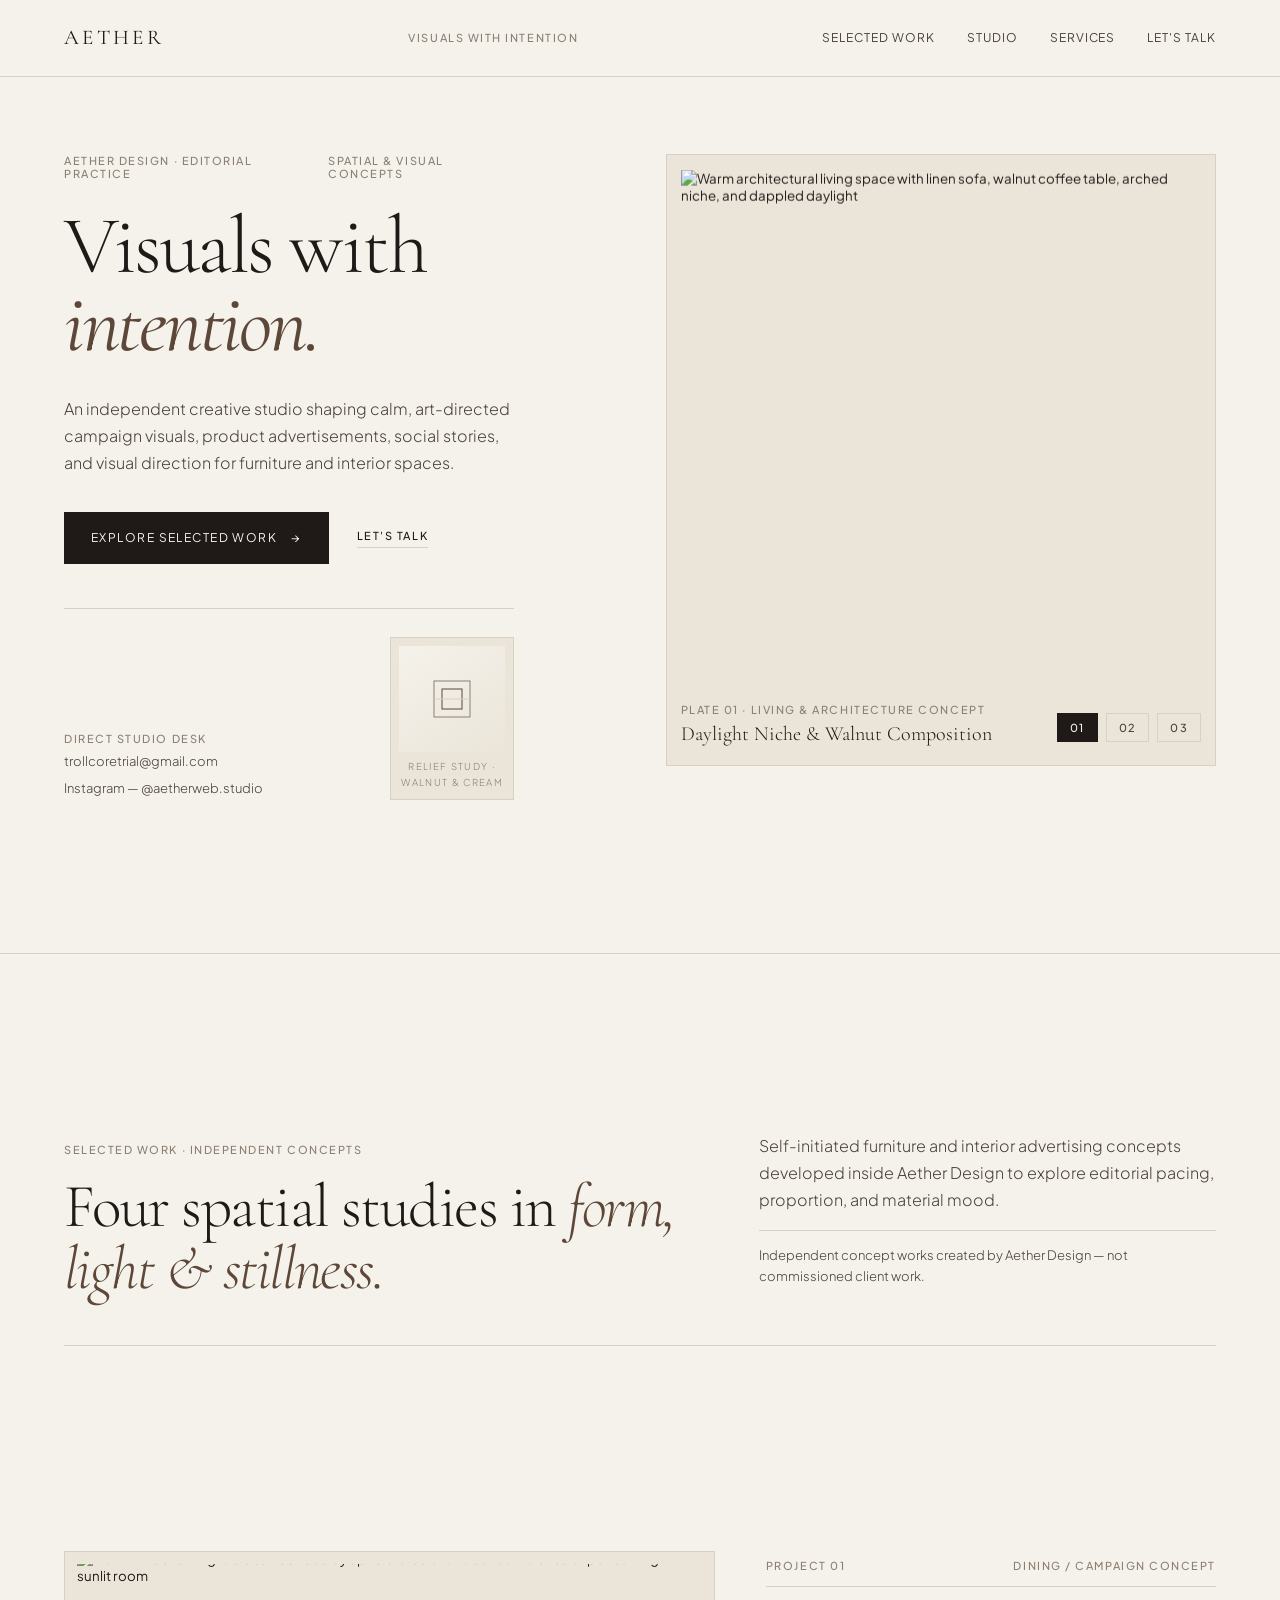
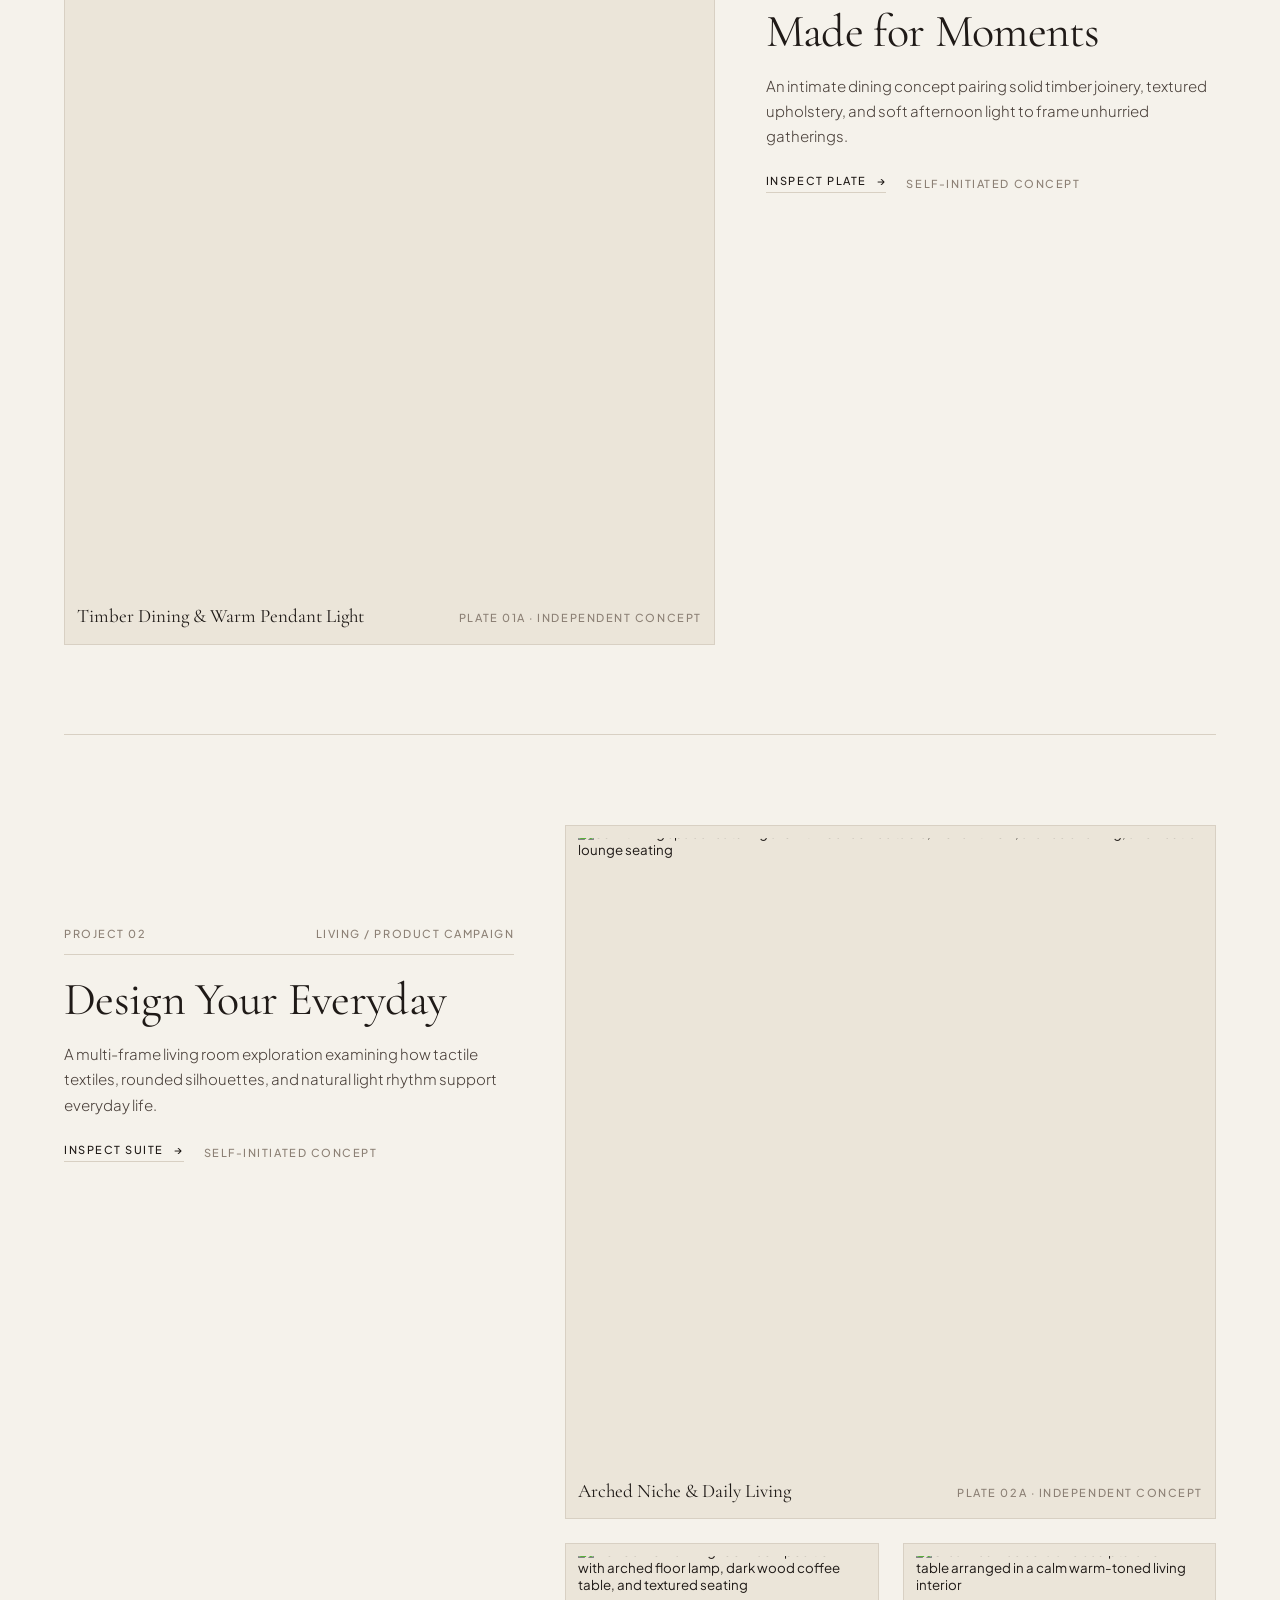
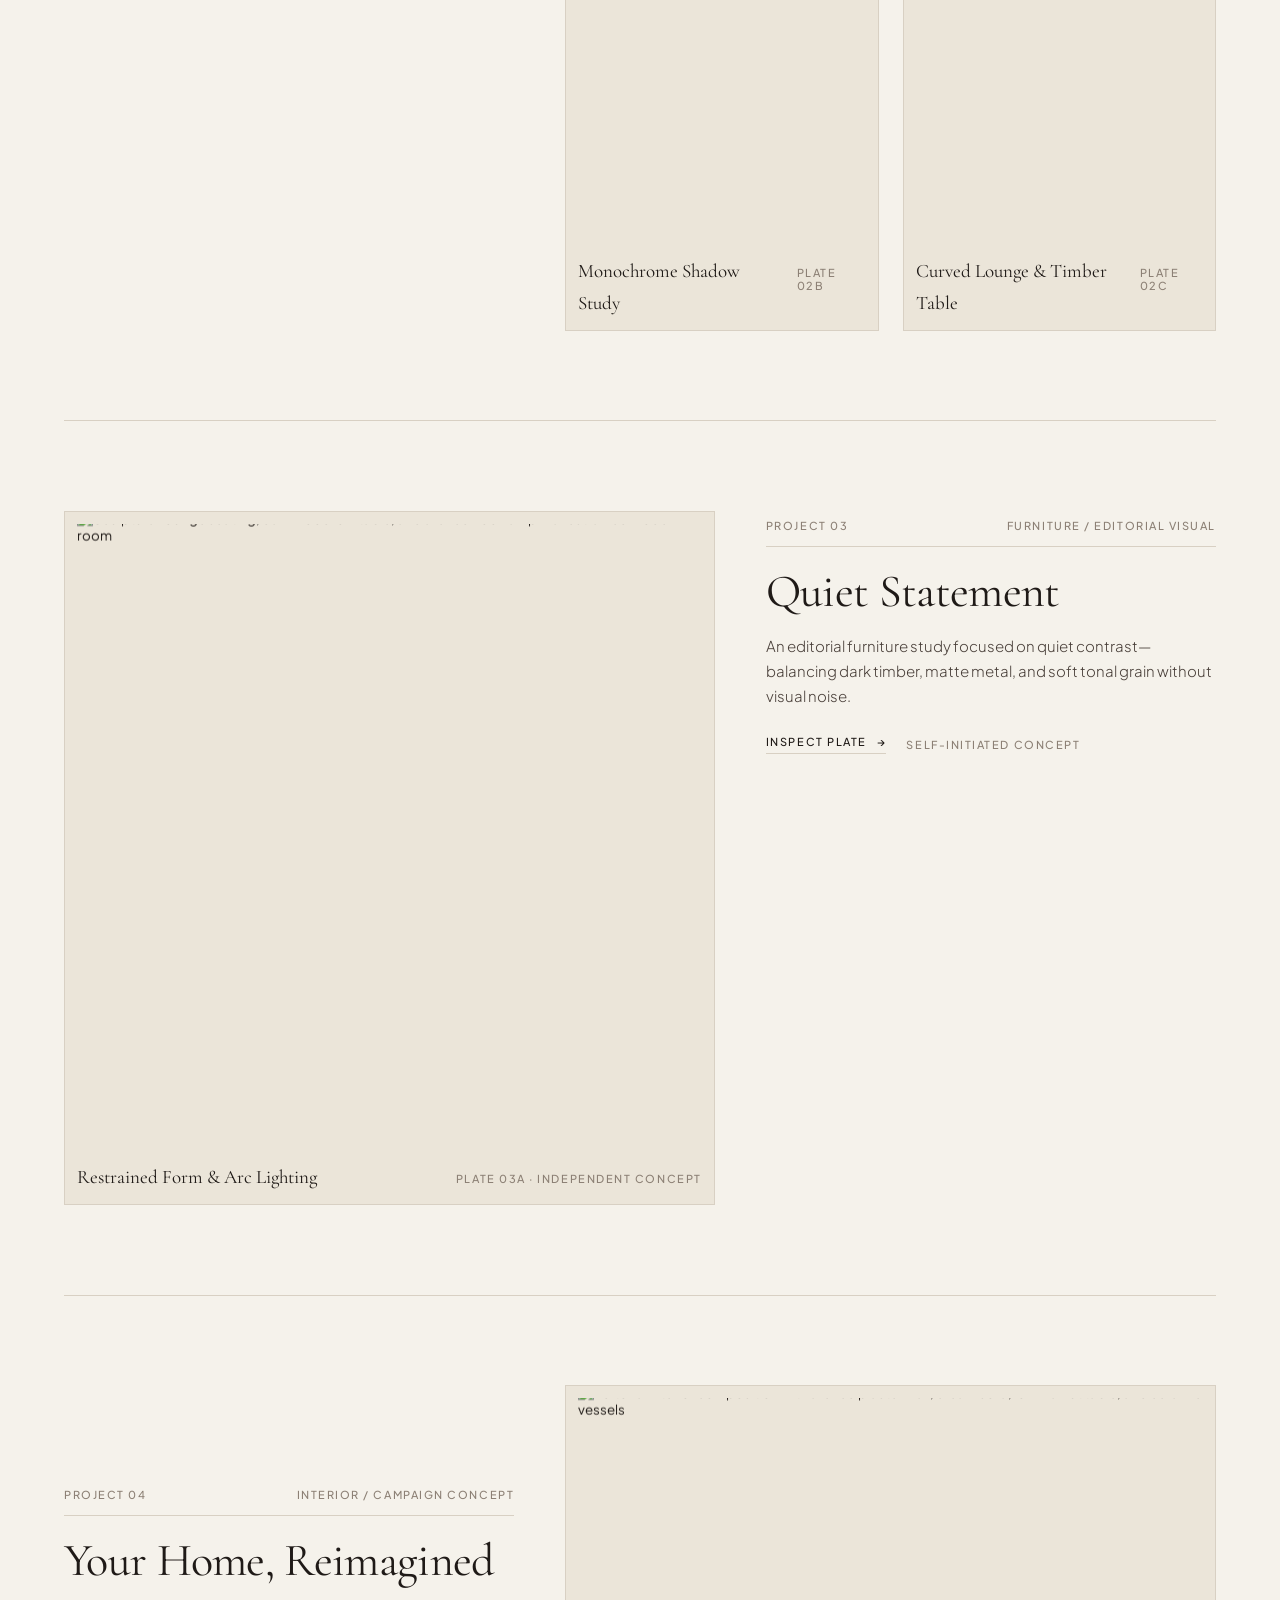
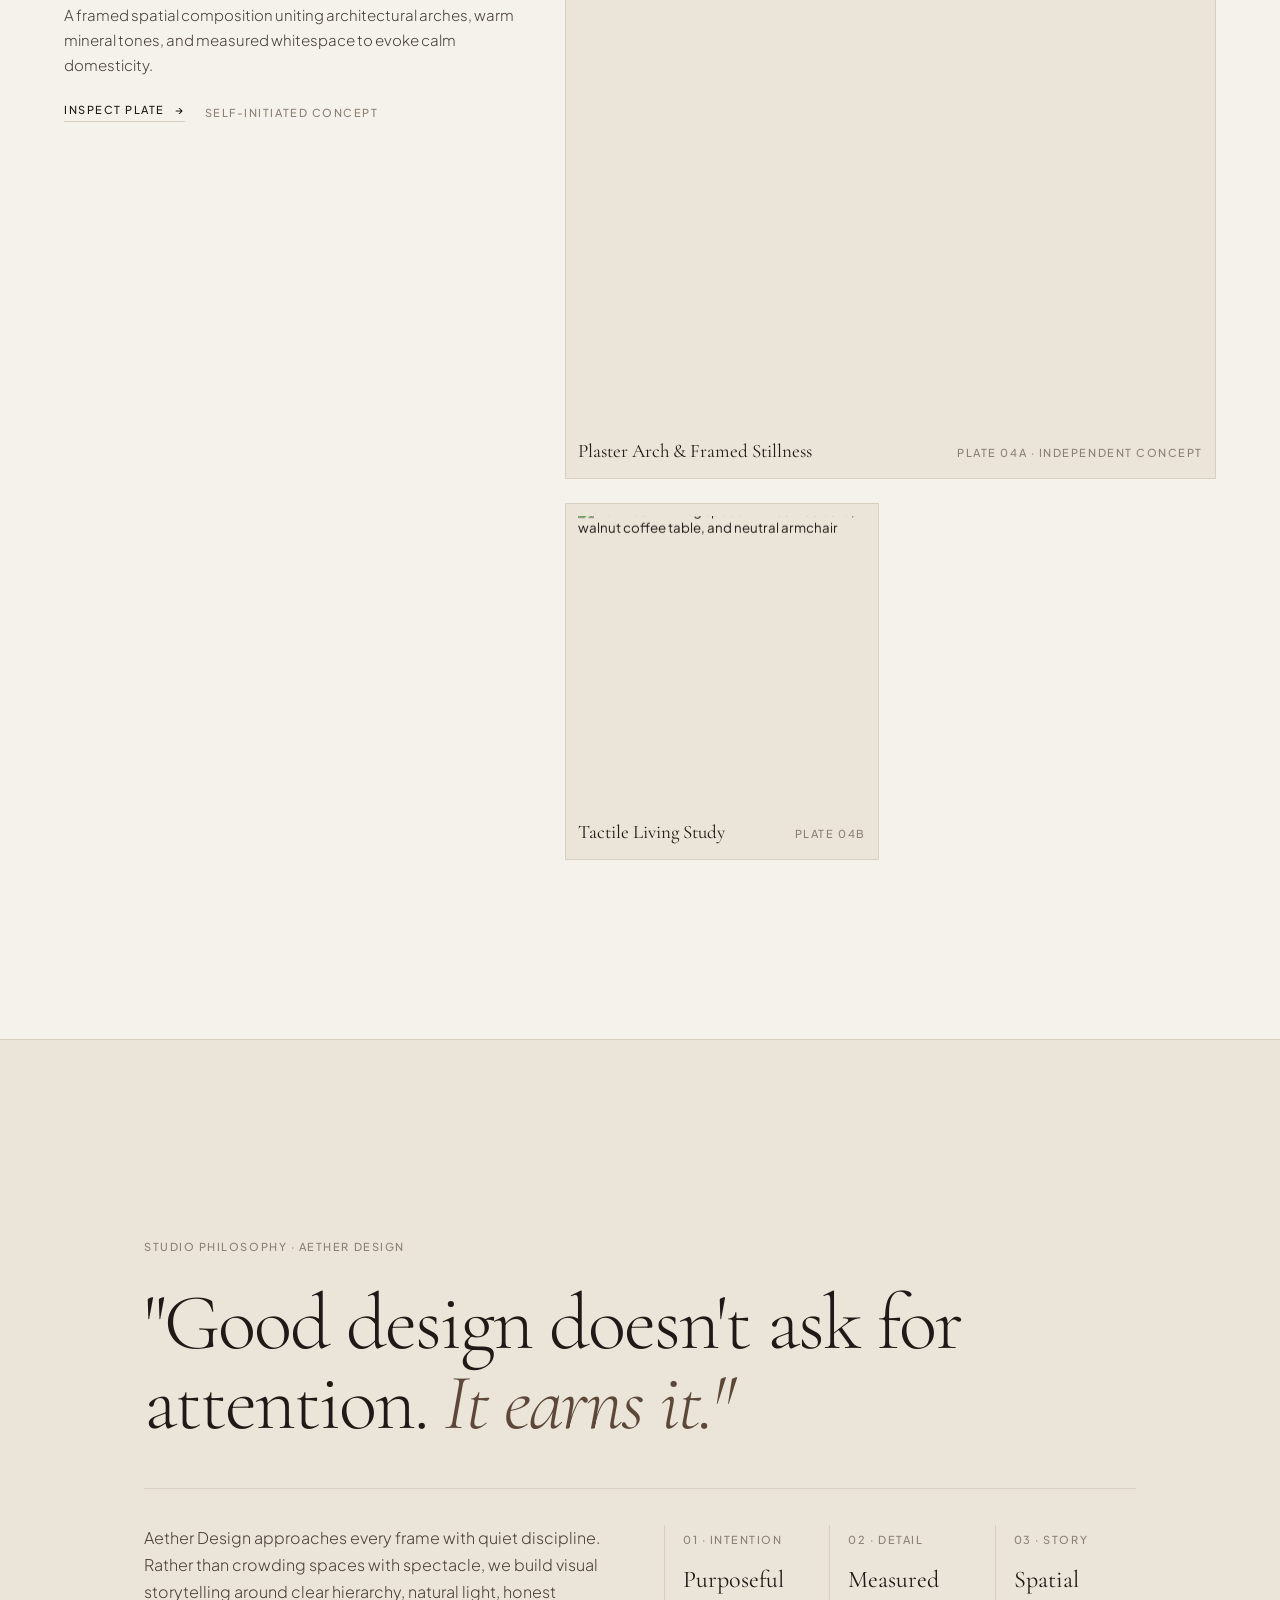
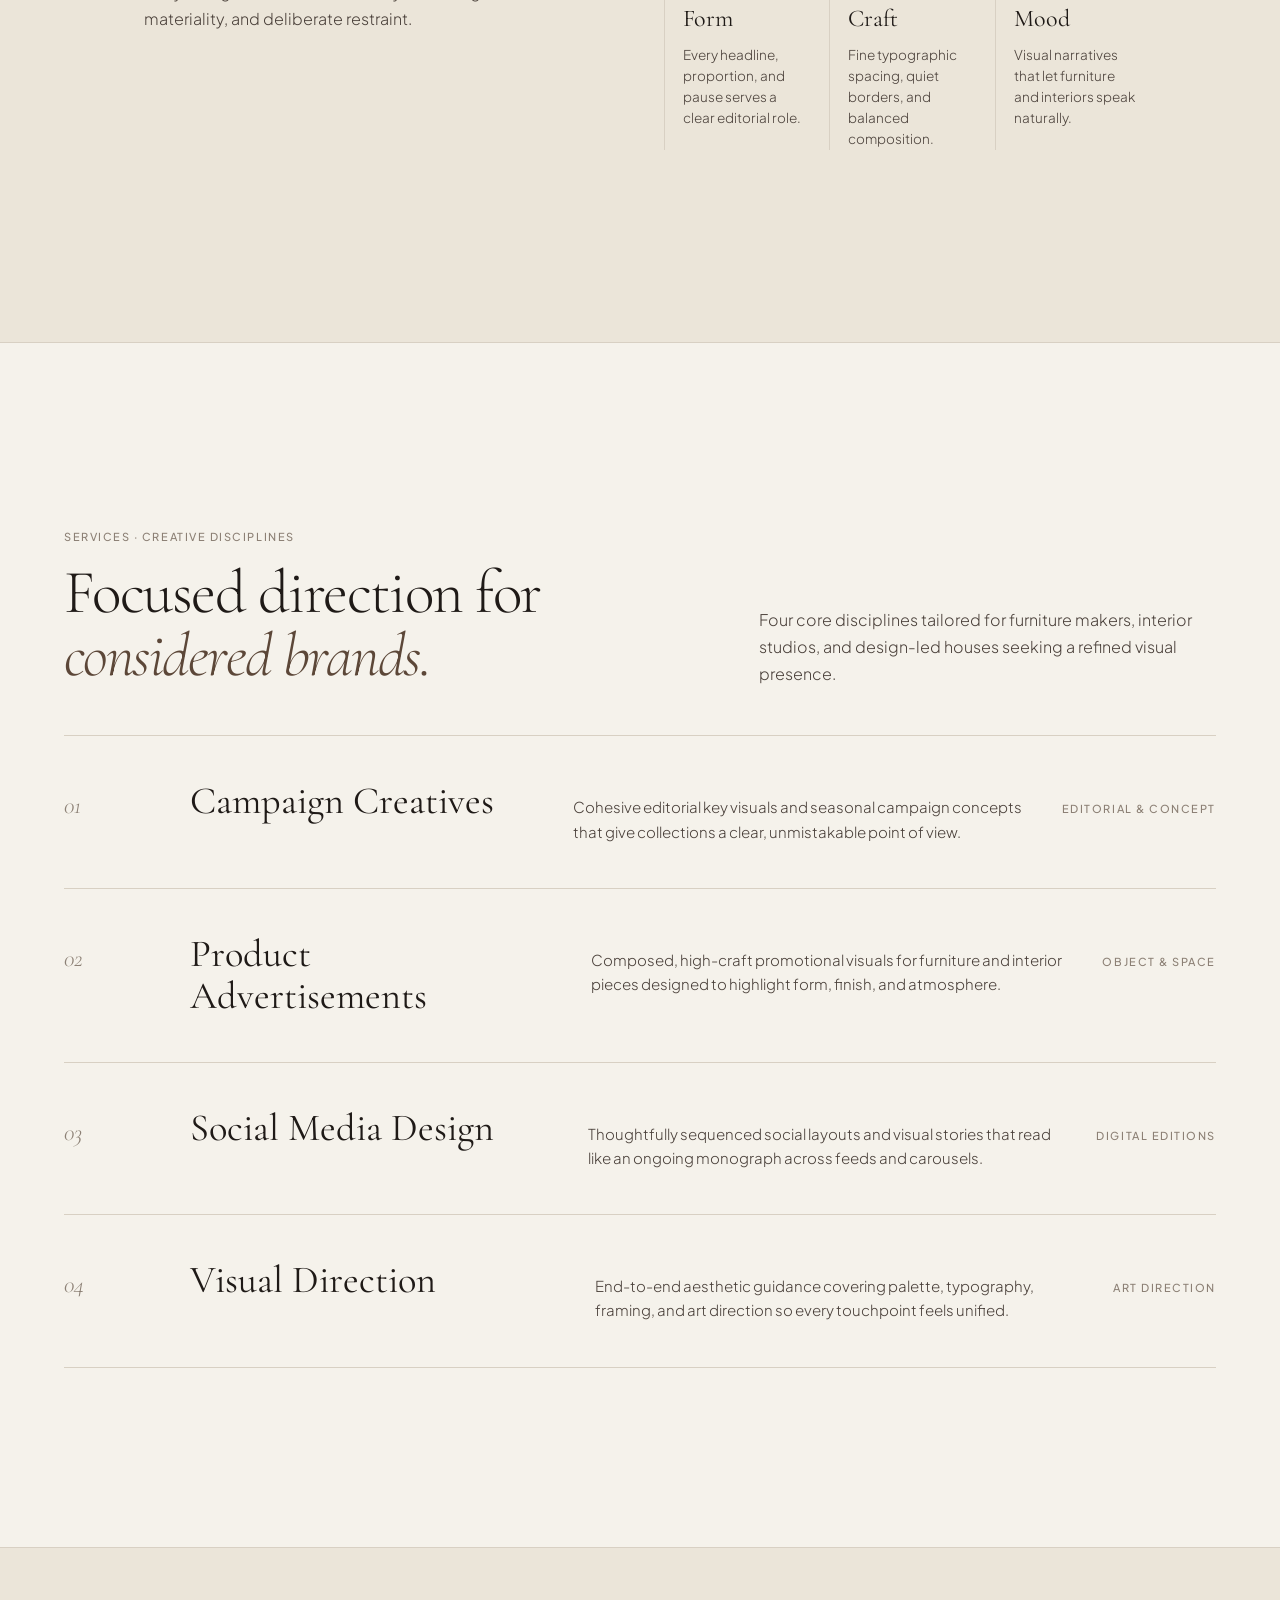
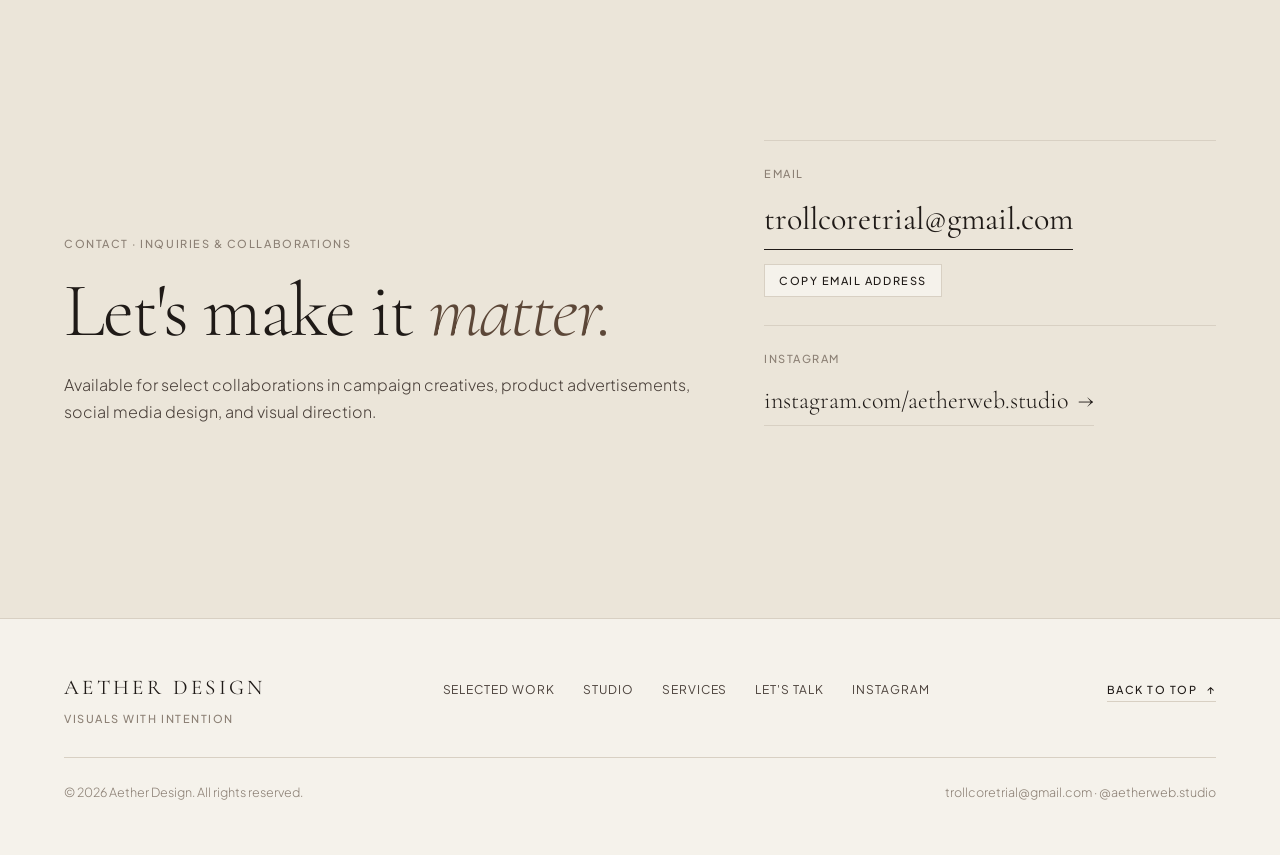
==== index.html @ c418b983 "Add files via upload" ====
<!DOCTYPE html>
<html lang="en">
<head>
  <meta charset="UTF-8" />
  <meta name="viewport" content="width=device-width, initial-scale=1.0" />
  <title>Aether Design — Visuals with Intention</title>
  <meta name="description" content="Aether Design is an independent creative studio crafting luxury editorial direction, spatial storytelling, and digital flagships for furniture and interior spaces." />
  <link rel="preconnect" href="https://fonts.googleapis.com" />
  <link rel="preconnect" href="https://fonts.gstatic.com" crossorigin />
  <link href="https://fonts.googleapis.com/css2?family=Cormorant+Garamond:ital,wght@0,300;0,400;0,500;1,300;1,400&family=Plus+Jakarta+Sans:wght@300;400;500&display=swap" rel="stylesheet" />
  <script src="https://unpkg.com/three@0.160.0/build/three.min.js"></script>
  <link rel="stylesheet" href="style.css" />
</head>
<body>
  <header class="site-header" id="siteHeader">
    <div class="container nav-inner">
      <a href="#top" class="brand-wordmark" aria-label="Aether Design Home">Aether</a>

      <span class="eyebrow nav-status">Visuals with Intention</span>

      <nav class="nav-links" aria-label="Primary Navigation">
        <a href="#selected-work" class="nav-link">Selected Work</a>
        <a href="#studio" class="nav-link">Studio</a>
        <a href="#services" class="nav-link">Services</a>
        <a href="#contact" class="nav-link">Let's Talk</a>
      </nav>

      <button type="button" class="menu-toggle" id="menuOpenBtn" aria-expanded="false" aria-controls="mobileDrawer">
        Menu
      </button>
    </div>
  </header>

  <div class="mobile-drawer" id="mobileDrawer" aria-hidden="true">
    <div class="mobile-drawer-top">
      <span class="brand-wordmark">Aether</span>
      <button type="button" class="menu-toggle" id="menuCloseBtn" aria-label="Close navigation menu">Close</button>
    </div>

    <nav class="mobile-drawer-links" aria-label="Mobile Navigation">
      <a href="#selected-work" class="mobile-drawer-link drawer-nav-item">Selected Work</a>
      <a href="#studio" class="mobile-drawer-link drawer-nav-item">Studio</a>
      <a href="#services" class="mobile-drawer-link drawer-nav-item">Services</a>
      <a href="#contact" class="mobile-drawer-link drawer-nav-item">Let's Talk</a>
    </nav>

    <div>
      <div class="eyebrow" style="margin-bottom: 8px;">Aether Design</div>
      <div style="font-size: 13px; color: var(--ink-umber);">
        <a href="mailto:trollcoretrial@gmail.com">trollcoretrial@gmail.com</a> ·
        <a href="https://www.instagram.com/aetherweb.studio/" target="_blank" rel="noopener noreferrer">@aetherweb.studio</a>
      </div>
    </div>
  </div>

  <main id="top">
    <!-- Hero Section -->
    <section class="hero-section" aria-labelledby="hero-heading">
      <div class="container hero-grid">
        <div class="hero-copy-col">
          <div>
            <div class="hero-kicker-row hero-stagger" style="transition-delay: 0.05s;">
              <span class="eyebrow">Aether Design · Editorial Practice</span>
              <span class="eyebrow">Spatial &amp; Visual Concepts</span>
            </div>

            <h1 id="hero-heading" class="hero-headline hero-stagger" style="transition-delay: 0.14s;">
              Visuals with <em>intention.</em>
            </h1>

            <p class="hero-subcopy hero-stagger" style="transition-delay: 0.24s;">
              An independent creative studio shaping calm, art-directed campaign visuals, product advertisements, social stories, and visual direction for furniture and interior spaces.
            </p>

            <div class="hero-cta-row hero-stagger" style="transition-delay: 0.32s;">
              <a href="#selected-work" class="cta-primary">
                <span>Explore selected work</span>
                <span class="cta-arrow" aria-hidden="true">&#8594;</span>
              </a>
              <a href="#contact" class="underline-link eyebrow" style="color: var(--ink-espresso);">
                Let's Talk
              </a>
            </div>
          </div>

          <div class="hero-bottom-meta hero-stagger" style="transition-delay: 0.4s;">
            <div class="hero-coords">
              <span class="eyebrow">Direct Studio Desk</span>
              <a href="mailto:trollcoretrial@gmail.com">trollcoretrial@gmail.com</a>
              <a href="https://www.instagram.com/aetherweb.studio/" target="_blank" rel="noopener noreferrer">Instagram — @aetherweb.studio</a>
            </div>

            <div class="sculpture-module" aria-label="Travertine and walnut architectural relief sculpture">
              <div class="sculpture-stage" id="sculptureStage">
                <div class="sculpture-fallback" aria-hidden="true">
                  <svg width="56" height="56" viewBox="0 0 56 56" fill="none">
                    <rect x="10" y="10" width="36" height="36" stroke="#8C8075" stroke-width="1" />
                    <rect x="18" y="18" width="20" height="20" stroke="#5C4738" stroke-width="1" />
                    <line x1="10" y1="28" x2="46" y2="28" stroke="#D8D0C3" stroke-width="1" />
                  </svg>
                </div>
              </div>
              <div class="sculpture-caption">Relief Study · Walnut &amp; Cream</div>
            </div>
          </div>
        </div>

        <div class="hero-visual-col hero-stagger" style="transition-delay: 0.22s;">
          <div class="hero-plate-frame">
            <button
              type="button"
              class="plate-trigger"
              data-lightbox-open="hero"
              aria-label="Inspect hero concept plate in full view"
            >
              <div class="plate-media ratio-square" data-parallax-speed="0.03">
                <img
                  id="heroActiveImg"
                  src="1000090142_3.jpg"
                  alt="Warm architectural living space with linen sofa, walnut coffee table, arched niche, and dappled daylight"
                />
              </div>
            </button>

            <div class="hero-plate-footer">
              <div>
                <div class="eyebrow" id="heroPlateMeta">Plate 01 · Living &amp; Architecture Concept</div>
                <div id="heroPlateCaption" style="font-family: var(--font-serif); font-size: 20px; color: var(--ink-espresso); margin-top: 2px;">
                  Daylight Niche &amp; Walnut Composition
                </div>
              </div>

              <div class="plate-switcher" role="group" aria-label="Switch hero showcase plate">
                <button type="button" class="plate-chip active" data-hero-plate="0">01</button>
                <button type="button" class="plate-chip" data-hero-plate="1">02</button>
                <button type="button" class="plate-chip" data-hero-plate="2">03</button>
              </div>
            </div>
          </div>
        </div>
      </div>
    </section>

    <!-- Selected Work Section -->
    <section class="work-section" id="selected-work" aria-labelledby="work-heading">
      <div class="container">
        <div class="section-header-row reveal">
          <div class="section-header-left">
            <span class="eyebrow">Selected Work · Independent Concepts</span>
            <h2 id="work-heading" class="section-heading">
              Four spatial studies in <em>form, light &amp; stillness.</em>
            </h2>
          </div>

          <div class="section-header-right">
            <p class="lead-copy" style="margin: 0;">
              Self-initiated furniture and interior advertising concepts developed inside Aether Design to explore editorial pacing, proportion, and material mood.
            </p>
            <p class="concept-note-banner">
              Independent concept works created by Aether Design — not commissioned client work.
            </p>
          </div>
        </div>

        <!-- Project 01 -->
        <article class="concept-project reveal" id="project-01">
          <div class="project-grid">
            <div class="project-media-col">
              <div class="plate-card">
                <button
                  type="button"
                  class="plate-trigger"
                  data-lightbox-open="p1"
                  aria-label="Open Made for Moments editorial study"
                >
                  <div class="plate-media ratio-square" data-parallax-speed="0.035">
                    <img
                      src="1000090143_3.jpg"
                      alt="Warm timber dining table surrounded by upholstered chairs beneath a circular pendant light in sunlit room"
                    />
                  </div>
                </button>
                <div class="plate-caption-row">
                  <span class="plate-caption-title">Timber Dining &amp; Warm Pendant Light</span>
                  <span class="eyebrow">Plate 01A · Independent Concept</span>
                </div>
              </div>
            </div>

            <div class="project-meta-col">
              <div class="project-index-line">
                <span class="eyebrow">Project 01</span>
                <span class="eyebrow">Dining / Campaign Concept</span>
              </div>
              <h3 class="project-title">Made for Moments</h3>
              <p class="project-summary">
                An intimate dining concept pairing solid timber joinery, textured upholstery, and soft afternoon light to frame unhurried gatherings.
              </p>
              <div class="project-actions">
                <button type="button" class="underline-link eyebrow" data-lightbox-open="p1" style="color: var(--ink-espresso);">
                  Inspect Plate <span>&#8594;</span>
                </button>
                <span class="eyebrow">Self-Initiated Concept</span>
              </div>
            </div>
          </div>
        </article>

        <!-- Project 02 -->
        <article class="concept-project is-reversed reveal" id="project-02">
          <div class="project-grid">
            <div class="project-media-col">
              <div class="plate-card">
                <button
                  type="button"
                  class="plate-trigger"
                  data-lightbox-open="p2-a"
                  aria-label="Open Design Your Everyday editorial study"
                >
                  <div class="plate-media ratio-square" data-parallax-speed="0.035">
                    <img
                      src="1000090142_3.jpg"
                      alt="Sunlit living space featuring a low timber coffee table, woven throw, arched shelving, and neutral lounge seating"
                    />
                  </div>
                </button>
                <div class="plate-caption-row">
                  <span class="plate-caption-title">Arched Niche &amp; Daily Living</span>
                  <span class="eyebrow">Plate 02A · Independent Concept</span>
                </div>
              </div>

              <div class="companion-grid">
                <div class="plate-card">
                  <button
                    type="button"
                    class="plate-trigger"
                    data-lightbox-open="p2-b"
                    aria-label="Open monochrome living study"
                  >
                    <div class="plate-media ratio-square" data-parallax-speed="0.025">
                      <img
                        src="1000090144_3.jpg"
                        alt="Monochrome living room composition with arched floor lamp, dark wood coffee table, and textured seating"
                      />
                    </div>
                  </button>
                  <div class="plate-caption-row">
                    <span class="plate-caption-title">Monochrome Shadow Study</span>
                    <span class="eyebrow">Plate 02B</span>
                  </div>
                </div>

                <div class="plate-card">
                  <button
                    type="button"
                    class="plate-trigger"
                    data-lightbox-open="p2-c"
                    aria-label="Open curved sofa and character study"
                  >
                    <div class="plate-media ratio-square" data-parallax-speed="0.025">
                      <img
                        src="1000090154_3.jpg"
                        alt="Cream curved sofa and sculptural low table arranged in a calm warm-toned living interior"
                      />
                    </div>
                  </button>
                  <div class="plate-caption-row">
                    <span class="plate-caption-title">Curved Lounge &amp; Timber Table</span>
                    <span class="eyebrow">Plate 02C</span>
                  </div>
                </div>
              </div>
            </div>

            <div class="project-meta-col">
              <div class="project-index-line">
                <span class="eyebrow">Project 02</span>
                <span class="eyebrow">Living / Product Campaign</span>
              </div>
              <h3 class="project-title">Design Your Everyday</h3>
              <p class="project-summary">
                A multi-frame living room exploration examining how tactile textiles, rounded silhouettes, and natural light rhythm support everyday life.
              </p>
              <div class="project-actions">
                <button type="button" class="underline-link eyebrow" data-lightbox-open="p2-a" style="color: var(--ink-espresso);">
                  Inspect Suite <span>&#8594;</span>
                </button>
                <span class="eyebrow">Self-Initiated Concept</span>
              </div>
            </div>
          </div>
        </article>

        <!-- Project 03 -->
        <article class="concept-project reveal" id="project-03">
          <div class="project-grid">
            <div class="project-media-col">
              <div class="plate-card">
                <button
                  type="button"
                  class="plate-trigger"
                  data-lightbox-open="p3"
                  aria-label="Open Quiet Statement furniture visual"
                >
                  <div class="plate-media ratio-square" data-parallax-speed="0.035">
                    <img
                      src="1000090144_3.jpg"
                      alt="Sculptural lounge seating, dark wood low table, and arched floor lamp in a restrained modern room"
                    />
                  </div>
                </button>
                <div class="plate-caption-row">
                  <span class="plate-caption-title">Restrained Form &amp; Arc Lighting</span>
                  <span class="eyebrow">Plate 03A · Independent Concept</span>
                </div>
              </div>
            </div>

            <div class="project-meta-col">
              <div class="project-index-line">
                <span class="eyebrow">Project 03</span>
                <span class="eyebrow">Furniture / Editorial Visual</span>
              </div>
              <h3 class="project-title">Quiet Statement</h3>
              <p class="project-summary">
                An editorial furniture study focused on quiet contrast—balancing dark timber, matte metal, and soft tonal grain without visual noise.
              </p>
              <div class="project-actions">
                <button type="button" class="underline-link eyebrow" data-lightbox-open="p3" style="color: var(--ink-espresso);">
                  Inspect Plate <span>&#8594;</span>
                </button>
                <span class="eyebrow">Self-Initiated Concept</span>
              </div>
            </div>
          </div>
        </article>

        <!-- Project 04 -->
        <article class="concept-project is-reversed reveal" id="project-04">
          <div class="project-grid">
            <div class="project-media-col">
              <div class="plate-card">
                <button
                  type="button"
                  class="plate-trigger"
                  data-lightbox-open="p4-a"
                  aria-label="Open Your Home, Reimagined interior concept"
                >
                  <div class="plate-media ratio-square" data-parallax-speed="0.035">
                    <img
                      src="1000090155_3.jpg"
                      alt="Editorial interior composition with arched plaster wall, cream sofa, low walnut table, and ceramic vessels"
                    />
                  </div>
                </button>
                <div class="plate-caption-row">
                  <span class="plate-caption-title">Plaster Arch &amp; Framed Stillness</span>
                  <span class="eyebrow">Plate 04A · Independent Concept</span>
                </div>
              </div>

              <div class="companion-grid">
                <div class="plate-card">
                  <button
                    type="button"
                    class="plate-trigger"
                    data-lightbox-open="p4-b"
                    aria-label="Open warm living room study"
                  >
                    <div class="plate-media ratio-square" data-parallax-speed="0.025">
                      <img
                        src="1000090154_3.jpg"
                        alt="Warm sunlit living space with curved sofa, walnut coffee table, and neutral armchair"
                      />
                    </div>
                  </button>
                  <div class="plate-caption-row">
                    <span class="plate-caption-title">Tactile Living Study</span>
                    <span class="eyebrow">Plate 04B</span>
                  </div>
                </div>
              </div>
            </div>

            <div class="project-meta-col">
              <div class="project-index-line">
                <span class="eyebrow">Project 04</span>
                <span class="eyebrow">Interior / Campaign Concept</span>
              </div>
              <h3 class="project-title">Your Home, Reimagined</h3>
              <p class="project-summary">
                A framed spatial composition uniting architectural arches, warm mineral tones, and measured whitespace to evoke calm domesticity.
              </p>
              <div class="project-actions">
                <button type="button" class="underline-link eyebrow" data-lightbox-open="p4-a" style="color: var(--ink-espresso);">
                  Inspect Plate <span>&#8594;</span>
                </button>
                <span class="eyebrow">Self-Initiated Concept</span>
              </div>
            </div>
          </div>
        </article>
      </div>
    </section>

    <!-- Studio Philosophy Section -->
    <section class="philosophy-section" id="studio" aria-labelledby="philosophy-heading">
      <div class="container philosophy-wrap reveal">
        <span class="eyebrow">Studio Philosophy · Aether Design</span>

        <h2 id="philosophy-heading" class="philosophy-statement">
          "Good design doesn't ask for attention. <em>It earns it."</em>
        </h2>

        <div class="philosophy-body-grid">
          <div class="philosophy-copy-col">
            <p class="lead-copy" style="margin: 0;">
              Aether Design approaches every frame with quiet discipline. Rather than crowding spaces with spectacle, we build visual storytelling around clear hierarchy, natural light, honest materiality, and deliberate restraint.
            </p>
          </div>

          <div class="philosophy-pillars-col">
            <div class="pillar-item">
              <span class="eyebrow">01 · Intention</span>
              <h3 class="pillar-title">Purposeful Form</h3>
              <p class="pillar-text">Every headline, proportion, and pause serves a clear editorial role.</p>
            </div>

            <div class="pillar-item">
              <span class="eyebrow">02 · Detail</span>
              <h3 class="pillar-title">Measured Craft</h3>
              <p class="pillar-text">Fine typographic spacing, quiet borders, and balanced composition.</p>
            </div>

            <div class="pillar-item">
              <span class="eyebrow">03 · Story</span>
              <h3 class="pillar-title">Spatial Mood</h3>
              <p class="pillar-text">Visual narratives that let furniture and interiors speak naturally.</p>
            </div>
          </div>
        </div>
      </div>
    </section>

    <!-- Services Section -->
    <section class="services-section" id="services" aria-labelledby="services-heading">
      <div class="container">
        <div class="section-header-row reveal" style="margin-bottom: 0; border-bottom: 0; padding-bottom: 0;">
          <div class="section-header-left">
            <span class="eyebrow">Services · Creative Disciplines</span>
            <h2 id="services-heading" class="section-heading">
              Focused direction for <em>considered brands.</em>
            </h2>
          </div>

          <div class="section-header-right">
            <p class="lead-copy" style="margin: 0;">
              Four core disciplines tailored for furniture makers, interior studios, and design-led houses seeking a refined visual presence.
            </p>
          </div>
        </div>

        <div class="services-list" role="list">
          <div class="service-row reveal" role="listitem">
            <span class="service-num">01</span>
            <h3 class="service-title">Campaign Creatives</h3>
            <p class="service-desc">
              Cohesive editorial key visuals and seasonal campaign concepts that give collections a clear, unmistakable point of view.
            </p>
            <span class="eyebrow service-tag">Editorial &amp; Concept</span>
          </div>

          <div class="service-row reveal" role="listitem">
            <span class="service-num">02</span>
            <h3 class="service-title">Product Advertisements</h3>
            <p class="service-desc">
              Composed, high-craft promotional visuals for furniture and interior pieces designed to highlight form, finish, and atmosphere.
            </p>
            <span class="eyebrow service-tag">Object &amp; Space</span>
          </div>

          <div class="service-row reveal" role="listitem">
            <span class="service-num">03</span>
            <h3 class="service-title">Social Media Design</h3>
            <p class="service-desc">
              Thoughtfully sequenced social layouts and visual stories that read like an ongoing monograph across feeds and carousels.
            </p>
            <span class="eyebrow service-tag">Digital Editions</span>
          </div>

          <div class="service-row reveal" role="listitem">
            <span class="service-num">04</span>
            <h3 class="service-title">Visual Direction</h3>
            <p class="service-desc">
              End-to-end aesthetic guidance covering palette, typography, framing, and art direction so every touchpoint feels unified.
            </p>
            <span class="eyebrow service-tag">Art Direction</span>
          </div>
        </div>
      </div>
    </section>

    <!-- Contact Section -->
    <section class="contact-section" id="contact" aria-labelledby="contact-heading">
      <div class="container contact-grid reveal">
        <div class="contact-left">
          <span class="eyebrow">Contact · Inquiries &amp; Collaborations</span>
          <h2 id="contact-heading" class="contact-headline">
            Let's make it <em>matter.</em>
          </h2>
          <p class="lead-copy" style="margin: 0;">
            Available for select collaborations in campaign creatives, product advertisements, social media design, and visual direction.
          </p>
        </div>

        <div class="contact-right">
          <div class="contact-box">
            <span class="eyebrow">Email</span>
            <div>
              <a href="mailto:trollcoretrial@gmail.com" class="contact-email-link">
                trollcoretrial@gmail.com
              </a>
            </div>
            <div class="contact-actions-row">
              <button type="button" class="copy-btn" id="copyEmailBtn">
                Copy Email Address
              </button>
              <span class="copy-status" id="copyStatus" role="status" aria-live="polite"></span>
            </div>
          </div>

          <div class="contact-box">
            <span class="eyebrow">Instagram</span>
            <div style="margin-top: 10px;">
              <a
                href="https://www.instagram.com/aetherweb.studio/"
                target="_blank"
                rel="noopener noreferrer"
                class="underline-link"
                style="font-family: var(--font-serif); font-size: 24px; color: var(--ink-espresso);"
              >
                <span>instagram.com/aetherweb.studio</span>
                <span aria-hidden="true">&#8594;</span>
              </a>
            </div>
          </div>
        </div>
      </div>
    </section>
  </main>

  <footer class="site-footer">
    <div class="container">
      <div class="footer-top">
        <div>
          <div class="brand-wordmark">Aether Design</div>
          <div class="eyebrow" style="margin-top: 6px;">Visuals with Intention</div>
        </div>

        <nav class="footer-nav" aria-label="Footer Navigation">
          <a href="#selected-work" class="nav-link">Selected Work</a>
          <a href="#studio" class="nav-link">Studio</a>
          <a href="#services" class="nav-link">Services</a>
          <a href="#contact" class="nav-link">Let's Talk</a>
          <a href="https://www.instagram.com/aetherweb.studio/" target="_blank" rel="noopener noreferrer" class="nav-link">Instagram</a>
        </nav>

        <button type="button" class="underline-link eyebrow" id="backToTopBtn" style="color: var(--ink-espresso);">
          Back to top <span>&#8593;</span>
        </button>
      </div>

      <div class="footer-bottom">
        <span>&copy; 2026 Aether Design. All rights reserved.</span>
        <span>
          <a href="mailto:trollcoretrial@gmail.com">trollcoretrial@gmail.com</a> ·
          <a href="https://www.instagram.com/aetherweb.studio/" target="_blank" rel="noopener noreferrer">@aetherweb.studio</a>
        </span>
      </div>
    </div>
  </footer>

  <!-- Lightbox Modal -->
  <div class="lightbox" id="lightboxModal" role="dialog" aria-modal="true" aria-labelledby="lightboxTitle" aria-hidden="true">
    <div class="lightbox-panel" id="lightboxPanel">
      <div class="lightbox-head">
        <div>
          <span class="eyebrow" id="lightboxCategory">Independent Concept</span>
          <h3 class="lightbox-title" id="lightboxTitle">Plate View</h3>
        </div>
        <button type="button" class="lightbox-close" id="lightboxCloseBtn">Close</button>
      </div>

      <div class="lightbox-stage">
        <img id="lightboxImg" src="" alt="" />
      </div>

      <div class="lightbox-foot">
        <p id="lightboxNote" style="margin: 0; font-size: 14px; color: var(--ink-umber);"></p>
        <div class="lightbox-nav">
          <button type="button" class="lightbox-step" id="lightboxPrevBtn">Prev</button>
          <button type="button" class="lightbox-step" id="lightboxNextBtn">Next</button>
        </div>
      </div>
    </div>
  </div>

  <script src="script.js" defer></script>
</body>
</html>
---- style.css ----
:root {
      --bg-ivory: #F5F2EB;
      --bg-cream: #EBE5D9;
      --ink-espresso: #1F1A17;
      --ink-umber: #4A403A;
      --accent-taupe: #8C8075;
      --accent-walnut: #5C4738;
      --rule-limestone: #D8D0C3;

      --font-serif: 'Cormorant Garamond', Georgia, serif;
      --font-sans: 'Plus Jakarta Sans', -apple-system, BlinkMacSystemFont, sans-serif;

      --ease-weighted: cubic-bezier(0.22, 1, 0.36, 1);
      --gutter: clamp(24px, 5vw, 80px);
      --max-w: 1600px;
    }

    *, *::before, *::after {
      box-sizing: border-box;
      border-radius: 0 !important;
    }

    html {
      scroll-behavior: smooth;
      background-color: var(--bg-ivory);
      color: var(--ink-espresso);
      font-family: var(--font-sans);
      font-weight: 300;
      font-size: 16px;
      line-height: 1.65;
      -webkit-font-smoothing: antialiased;
      -moz-osx-font-smoothing: grayscale;
    }

    body {
      margin: 0;
      background-color: var(--bg-ivory);
      color: var(--ink-espresso);
      overflow-x: clip;
    }

    img {
      display: block;
      max-width: 100%;
      height: auto;
    }

    a {
      color: inherit;
      text-decoration: none;
    }

    button {
      font-family: inherit;
      color: inherit;
      background: transparent;
      border: 0;
      padding: 0;
      cursor: pointer;
    }

    :focus-visible {
      outline: 1px solid var(--accent-walnut);
      outline-offset: 4px;
    }

    .container {
      width: 100%;
      max-width: var(--max-w);
      margin-inline: auto;
      padding-inline: var(--gutter);
    }

    .eyebrow {
      font-family: var(--font-sans);
      font-size: 11px;
      font-weight: 500;
      letter-spacing: 0.14em;
      text-transform: uppercase;
      color: var(--accent-taupe);
      line-height: 1.2;
    }

    .lead-copy {
      font-family: var(--font-sans);
      font-size: 16px;
      font-weight: 300;
      line-height: 1.68;
      color: var(--ink-umber);
      max-width: 56ch;
    }

    .underline-link {
      position: relative;
      display: inline-flex;
      align-items: center;
      gap: 10px;
      padding-bottom: 5px;
      border-bottom: 1px solid var(--rule-limestone);
      transition: border-color 0.45s var(--ease-weighted), color 0.45s var(--ease-weighted);
    }

    .underline-link::after {
      content: "";
      position: absolute;
      left: 0;
      bottom: -1px;
      width: 100%;
      height: 1px;
      background-color: var(--ink-espresso);
      transform: scaleX(0);
      transform-origin: left center;
      transition: transform 0.55s var(--ease-weighted);
    }

    .underline-link:hover,
    .underline-link:focus-visible {
      border-color: transparent;
    }

    .underline-link:hover::after,
    .underline-link:focus-visible::after {
      transform: scaleX(1);
    }

    /* Gentle Page-Load & Scroll Reveals */
    body.is-ready .hero-stagger {
      opacity: 1;
      transform: translateY(0);
    }

    .hero-stagger {
      opacity: 0;
      transform: translateY(18px);
      transition: opacity 0.9s var(--ease-weighted), transform 0.9s var(--ease-weighted);
    }

    .reveal {
      opacity: 0;
      transform: translateY(22px);
      transition: opacity 0.85s var(--ease-weighted), transform 0.85s var(--ease-weighted);
    }

    .reveal.is-visible {
      opacity: 1;
      transform: translateY(0);
    }

    /* Header & Navigation */
    .site-header {
      position: sticky;
      top: 0;
      z-index: 40;
      background-color: rgba(245, 242, 235, 0.88);
      backdrop-filter: blur(8px);
      border-bottom: 1px solid var(--rule-limestone);
      transition: background-color 0.4s var(--ease-weighted), border-color 0.4s var(--ease-weighted);
    }

    .site-header.scrolled {
      background-color: rgba(245, 242, 235, 0.96);
    }

    .nav-inner {
      display: grid;
      grid-template-columns: auto 1fr auto;
      align-items: center;
      gap: 24px;
      min-height: 76px;
    }

    .brand-wordmark {
      font-family: var(--font-serif);
      font-size: 21px;
      font-weight: 400;
      letter-spacing: 0.16em;
      text-transform: uppercase;
      color: var(--ink-espresso);
      white-space: nowrap;
    }

    .nav-status {
      text-align: center;
      color: var(--accent-taupe);
    }

    .nav-links {
      display: flex;
      align-items: center;
      gap: 32px;
    }

    .nav-link {
      position: relative;
      font-family: var(--font-sans);
      font-size: 12px;
      font-weight: 400;
      letter-spacing: 0.08em;
      text-transform: uppercase;
      color: var(--ink-umber);
      padding-block: 6px;
      transition: color 0.35s var(--ease-weighted);
      white-space: nowrap;
    }

    .nav-link::after {
      content: "";
      position: absolute;
      left: 0;
      bottom: 0;
      width: 100%;
      height: 1px;
      background-color: var(--accent-walnut);
      transform: scaleX(0);
      transform-origin: left center;
      transition: transform 0.45s var(--ease-weighted);
    }

    .nav-link:hover,
    .nav-link:focus-visible,
    .nav-link.active {
      color: var(--ink-espresso);
    }

    .nav-link:hover::after,
    .nav-link:focus-visible::after,
    .nav-link.active::after {
      transform: scaleX(1);
    }

    .menu-toggle {
      display: none;
      font-size: 11px;
      font-weight: 500;
      letter-spacing: 0.14em;
      text-transform: uppercase;
      color: var(--ink-espresso);
      padding: 8px 0;
    }

    .mobile-drawer {
      position: fixed;
      inset: 0;
      z-index: 60;
      background-color: var(--bg-ivory);
      display: flex;
      flex-direction: column;
      justify-content: space-between;
      padding: 28px 24px 36px;
      opacity: 0;
      pointer-events: none;
      transform: translateY(12px);
      transition: opacity 0.45s var(--ease-weighted), transform 0.45s var(--ease-weighted);
    }

    .mobile-drawer.open {
      opacity: 1;
      pointer-events: auto;
      transform: translateY(0);
    }

    .mobile-drawer-top {
      display: flex;
      align-items: center;
      justify-content: space-between;
      padding-bottom: 20px;
      border-bottom: 1px solid var(--rule-limestone);
    }

    .mobile-drawer-links {
      display: flex;
      flex-direction: column;
      gap: 18px;
      margin-block: auto;
    }

    .mobile-drawer-link {
      font-family: var(--font-serif);
      font-size: 40px;
      font-weight: 300;
      line-height: 1.1;
      color: var(--ink-espresso);
      border-bottom: 1px solid var(--rule-limestone);
      padding-bottom: 14px;
    }

    /* Hero Section */
    .hero-section {
      padding-top: clamp(44px, 6vw, 88px);
      padding-bottom: clamp(96px, 12vw, 168px);
      border-bottom: 1px solid var(--rule-limestone);
    }

    .hero-grid {
      display: grid;
      grid-template-columns: repeat(12, minmax(0, 1fr));
      gap: clamp(32px, 4vw, 56px);
      align-items: start;
    }

    .hero-copy-col {
      grid-column: 1 / span 5;
      display: flex;
      flex-direction: column;
      justify-content: space-between;
      min-height: 100%;
    }

    .hero-kicker-row {
      display: flex;
      align-items: center;
      justify-content: space-between;
      gap: 16px;
      margin-bottom: 28px;
    }

    .hero-headline {
      font-family: var(--font-serif);
      font-weight: 300;
      font-size: clamp(50px, 6.4vw, 98px);
      line-height: 0.95;
      letter-spacing: -0.03em;
      color: var(--ink-espresso);
      margin: 0 0 32px;
    }

    .hero-headline em {
      font-style: italic;
      font-weight: 400;
      color: var(--accent-walnut);
    }

    .hero-subcopy {
      font-family: var(--font-sans);
      font-size: 16px;
      font-weight: 300;
      line-height: 1.68;
      color: var(--ink-umber);
      max-width: 44ch;
      margin: 0 0 36px;
    }

    .hero-cta-row {
      display: flex;
      flex-wrap: wrap;
      align-items: center;
      gap: 28px;
      padding-bottom: 44px;
      border-bottom: 1px solid var(--rule-limestone);
    }

    .cta-primary {
      display: inline-flex;
      align-items: center;
      gap: 14px;
      padding: 15px 26px;
      background-color: var(--ink-espresso);
      color: var(--bg-ivory);
      font-family: var(--font-sans);
      font-size: 12px;
      font-weight: 400;
      letter-spacing: 0.12em;
      text-transform: uppercase;
      border: 1px solid var(--ink-espresso);
      transition: background-color 0.45s var(--ease-weighted), color 0.45s var(--ease-weighted), transform 0.45s var(--ease-weighted);
    }

    .cta-primary:hover,
    .cta-primary:focus-visible {
      background-color: var(--accent-walnut);
      border-color: var(--accent-walnut);
    }

    .cta-arrow {
      display: inline-block;
      transition: transform 0.45s var(--ease-weighted);
    }

    .cta-primary:hover .cta-arrow {
      transform: translateX(4px);
    }

    .hero-bottom-meta {
      display: grid;
      grid-template-columns: 1fr auto;
      gap: 24px;
      align-items: end;
      padding-top: 28px;
    }

    .hero-coords {
      display: flex;
      flex-direction: column;
      gap: 6px;
    }

    .hero-coords a {
      font-size: 13px;
      color: var(--ink-umber);
      transition: color 0.35s var(--ease-weighted);
    }

    .hero-coords a:hover {
      color: var(--ink-espresso);
    }

    /* Restrained 3D Sculptural Relief Element */
    .sculpture-module {
      width: 124px;
      border: 1px solid var(--rule-limestone);
      background-color: var(--bg-cream);
      padding: 8px;
    }

    .sculpture-stage {
      position: relative;
      width: 100%;
      aspect-ratio: 1 / 1;
      background-color: var(--bg-ivory);
      overflow: hidden;
    }

    .sculpture-stage canvas {
      display: block;
      width: 100% !important;
      height: 100% !important;
    }

    .sculpture-fallback {
      position: absolute;
      inset: 0;
      display: grid;
      place-items: center;
      background: linear-gradient(145deg, var(--bg-ivory), var(--bg-cream));
    }

    .sculpture-caption {
      margin-top: 7px;
      font-size: 9.5px;
      letter-spacing: 0.14em;
      text-transform: uppercase;
      color: var(--accent-taupe);
      text-align: center;
    }

    /* Hero Editorial Photography Column */
    .hero-visual-col {
      grid-column: 7 / span 6;
      position: relative;
    }

    .hero-plate-frame {
      position: relative;
      background-color: var(--bg-cream);
      border: 1px solid var(--rule-limestone);
      padding: 14px;
    }

    .plate-media {
      position: relative;
      overflow: hidden;
      background-color: var(--bg-cream);
    }

    .plate-media.ratio-square {
      aspect-ratio: 1 / 1;
    }

    .plate-media.ratio-4-5 {
      aspect-ratio: 4 / 5;
    }

    .plate-media.ratio-16-10 {
      aspect-ratio: 16 / 10;
    }

    .plate-media img {
      width: 100%;
      height: 100%;
      object-fit: cover;
      transform: scale(var(--img-scale, 1)) translate3d(0, var(--parallax-y, 0px), 0);
      transition: transform 0.85s var(--ease-weighted), filter 0.85s var(--ease-weighted);
      will-change: transform;
    }

    .plate-trigger {
      display: block;
      width: 100%;
      text-align: left;
    }

    .plate-trigger:hover .plate-media img,
    .plate-trigger:focus-visible .plate-media img {
      --img-scale: 1.025;
    }

    .hero-plate-footer {
      display: flex;
      flex-wrap: wrap;
      align-items: center;
      justify-content: space-between;
      gap: 16px;
      padding-top: 14px;
    }

    .plate-switcher {
      display: flex;
      align-items: center;
      gap: 8px;
    }

    .plate-chip {
      padding: 7px 12px;
      font-family: var(--font-sans);
      font-size: 11px;
      font-weight: 500;
      letter-spacing: 0.12em;
      text-transform: uppercase;
      color: var(--ink-umber);
      border: 1px solid var(--rule-limestone);
      background-color: transparent;
      transition: background-color 0.35s var(--ease-weighted), color 0.35s var(--ease-weighted), border-color 0.35s var(--ease-weighted);
    }

    .plate-chip:hover,
    .plate-chip:focus-visible {
      border-color: var(--accent-walnut);
      color: var(--ink-espresso);
    }

    .plate-chip.active {
      background-color: var(--ink-espresso);
      border-color: var(--ink-espresso);
      color: var(--bg-ivory);
    }

    /* Selected Work Section */
    .work-section {
      padding-block: clamp(110px, 14vw, 196px);
      border-bottom: 1px solid var(--rule-limestone);
    }

    .section-header-row {
      display: grid;
      grid-template-columns: repeat(12, minmax(0, 1fr));
      gap: 24px 40px;
      align-items: end;
      padding-bottom: 44px;
      margin-bottom: clamp(72px, 9vw, 128px);
      border-bottom: 1px solid var(--rule-limestone);
    }

    .section-header-left {
      grid-column: 1 / span 7;
    }

    .section-header-right {
      grid-column: 8 / span 5;
    }

    .section-heading {
      font-family: var(--font-serif);
      font-weight: 300;
      font-size: clamp(38px, 4.8vw, 68px);
      line-height: 1.02;
      letter-spacing: -0.025em;
      color: var(--ink-espresso);
      margin: 14px 0 0;
    }

    .section-heading em {
      font-style: italic;
      color: var(--accent-walnut);
    }

    .concept-note-banner {
      margin-top: 16px;
      padding-top: 14px;
      border-top: 1px solid var(--rule-limestone);
      font-size: 13px;
      color: var(--ink-umber);
    }

    .concept-project {
      padding-block: clamp(56px, 7vw, 96px);
      border-bottom: 1px solid var(--rule-limestone);
    }

    .concept-project:last-of-type {
      border-bottom: 0;
      padding-bottom: 0;
    }

    .project-grid {
      display: grid;
      grid-template-columns: repeat(12, minmax(0, 1fr));
      gap: clamp(28px, 4vw, 56px);
      align-items: start;
    }

    .project-media-col {
      grid-column: 1 / span 7;
    }

    .project-meta-col {
      grid-column: 8 / span 5;
      padding-top: 8px;
    }

    .concept-project.is-reversed .project-media-col {
      grid-column: 6 / span 7;
      order: 2;
    }

    .concept-project.is-reversed .project-meta-col {
      grid-column: 1 / span 5;
      order: 1;
      padding-top: clamp(24px, 8vw, 110px);
    }

    .project-index-line {
      display: flex;
      align-items: center;
      justify-content: space-between;
      gap: 16px;
      padding-bottom: 14px;
      margin-bottom: 20px;
      border-bottom: 1px solid var(--rule-limestone);
    }

    .project-title {
      font-family: var(--font-serif);
      font-weight: 400;
      font-size: clamp(32px, 3.6vw, 48px);
      line-height: 1.08;
      letter-spacing: -0.015em;
      color: var(--ink-espresso);
      margin: 0 0 16px;
    }

    .project-summary {
      font-size: 15px;
      font-weight: 300;
      line-height: 1.68;
      color: var(--ink-umber);
      margin: 0 0 26px;
      max-width: 44ch;
    }

    .project-actions {
      display: flex;
      flex-wrap: wrap;
      align-items: center;
      gap: 20px;
    }

    .plate-card {
      background-color: var(--bg-cream);
      border: 1px solid var(--rule-limestone);
      padding: 12px;
      transition: border-color 0.45s var(--ease-weighted);
    }

    .plate-card:hover {
      border-color: var(--accent-walnut);
    }

    .plate-caption-row {
      display: flex;
      align-items: baseline;
      justify-content: space-between;
      gap: 16px;
      padding-top: 12px;
    }

    .plate-caption-title {
      font-family: var(--font-serif);
      font-size: 19px;
      font-weight: 400;
      color: var(--ink-espresso);
    }

    .companion-grid {
      display: grid;
      grid-template-columns: repeat(2, minmax(0, 1fr));
      gap: 24px;
      margin-top: 24px;
    }

    /* Studio Philosophy Section */
    .philosophy-section {
      background-color: var(--bg-cream);
      padding-block: clamp(120px, 15vw, 210px);
      border-bottom: 1px solid var(--rule-limestone);
    }

    .philosophy-wrap {
      max-width: 1120px;
    }

    .philosophy-statement {
      font-family: var(--font-serif);
      font-weight: 300;
      font-size: clamp(42px, 6.2vw, 90px);
      line-height: 1.02;
      letter-spacing: -0.025em;
      color: var(--ink-espresso);
      margin: 24px 0 44px;
    }

    .philosophy-statement em {
      font-style: italic;
      color: var(--accent-walnut);
    }

    .philosophy-body-grid {
      display: grid;
      grid-template-columns: repeat(12, minmax(0, 1fr));
      gap: 32px 48px;
      align-items: start;
      padding-top: 36px;
      border-top: 1px solid var(--rule-limestone);
    }

    .philosophy-copy-col {
      grid-column: 1 / span 6;
    }

    .philosophy-pillars-col {
      grid-column: 7 / span 6;
      display: grid;
      grid-template-columns: repeat(3, minmax(0, 1fr));
      gap: 24px;
    }

    .pillar-item {
      border-left: 1px solid var(--rule-limestone);
      padding-left: 18px;
    }

    .pillar-title {
      font-family: var(--font-serif);
      font-size: 24px;
      font-weight: 400;
      color: var(--ink-espresso);
      margin: 8px 0 6px;
    }

    .pillar-text {
      font-size: 13.5px;
      line-height: 1.55;
      color: var(--ink-umber);
      margin: 0;
    }

    /* Services Section */
    .services-section {
      padding-block: clamp(110px, 14vw, 192px);
      border-bottom: 1px solid var(--rule-limestone);
    }

    .services-list {
      margin-top: 48px;
      border-top: 1px solid var(--rule-limestone);
    }

    .service-row {
      display: grid;
      grid-template-columns: 90px minmax(220px, 1.15fr) 1.5fr auto;
      align-items: baseline;
      gap: 20px 36px;
      padding-block: clamp(28px, 3.6vw, 44px);
      border-bottom: 1px solid var(--rule-limestone);
      transition: padding-left 0.45s var(--ease-weighted), background-color 0.45s var(--ease-weighted);
    }

    .service-row:hover {
      padding-left: 12px;
    }

    .service-num {
      font-family: var(--font-serif);
      font-style: italic;
      font-size: 24px;
      color: var(--accent-taupe);
      transition: color 0.35s var(--ease-weighted);
    }

    .service-row:hover .service-num {
      color: var(--accent-walnut);
    }

    .service-title {
      font-family: var(--font-serif);
      font-size: clamp(28px, 3vw, 40px);
      font-weight: 400;
      line-height: 1.1;
      color: var(--ink-espresso);
      margin: 0;
    }

    .service-desc {
      font-size: 15px;
      font-weight: 300;
      line-height: 1.62;
      color: var(--ink-umber);
      margin: 0;
      max-width: 48ch;
    }

    .service-tag {
      justify-self: end;
    }

    /* Contact Section */
    .contact-section {
      background-color: var(--bg-cream);
      padding-block: clamp(120px, 15vw, 204px);
      border-bottom: 1px solid var(--rule-limestone);
    }

    .contact-grid {
      display: grid;
      grid-template-columns: repeat(12, minmax(0, 1fr));
      gap: 40px 48px;
      align-items: end;
    }

    .contact-left {
      grid-column: 1 / span 7;
    }

    .contact-right {
      grid-column: 8 / span 5;
      display: flex;
      flex-direction: column;
      gap: 28px;
    }

    .contact-headline {
      font-family: var(--font-serif);
      font-weight: 300;
      font-size: clamp(46px, 6vw, 86px);
      line-height: 0.98;
      letter-spacing: -0.025em;
      color: var(--ink-espresso);
      margin: 18px 0 24px;
    }

    .contact-headline em {
      font-style: italic;
      color: var(--accent-walnut);
    }

    .contact-box {
      border-top: 1px solid var(--rule-limestone);
      padding-top: 18px;
    }

    .contact-email-link {
      display: inline-block;
      font-family: var(--font-serif);
      font-size: clamp(24px, 2.5vw, 34px);
      font-weight: 400;
      color: var(--ink-espresso);
      margin-top: 8px;
      border-bottom: 1px solid var(--ink-espresso);
      padding-bottom: 3px;
      transition: color 0.35s var(--ease-weighted), border-color 0.35s var(--ease-weighted);
    }

    .contact-email-link:hover {
      color: var(--accent-walnut);
      border-color: var(--accent-walnut);
    }

    .contact-actions-row {
      display: flex;
      flex-wrap: wrap;
      align-items: center;
      gap: 20px;
      margin-top: 14px;
    }

    .copy-btn {
      font-family: var(--font-sans);
      font-size: 11px;
      font-weight: 500;
      letter-spacing: 0.14em;
      text-transform: uppercase;
      padding: 9px 14px;
      border: 1px solid var(--rule-limestone);
      background-color: var(--bg-ivory);
      color: var(--ink-espresso);
      transition: border-color 0.35s var(--ease-weighted), background-color 0.35s var(--ease-weighted);
    }

    .copy-btn:hover,
    .copy-btn:focus-visible {
      border-color: var(--ink-espresso);
    }

    .copy-status {
      font-size: 12px;
      color: var(--accent-walnut);
      min-height: 18px;
    }

    /* Footer */
    .site-footer {
      background-color: var(--bg-ivory);
      padding-block: 52px;
    }

    .footer-top {
      display: flex;
      flex-wrap: wrap;
      align-items: baseline;
      justify-content: space-between;
      gap: 24px 40px;
      padding-bottom: 32px;
      border-bottom: 1px solid var(--rule-limestone);
    }

    .footer-nav {
      display: flex;
      flex-wrap: wrap;
      gap: 28px;
    }

    .footer-bottom {
      display: flex;
      flex-wrap: wrap;
      align-items: center;
      justify-content: space-between;
      gap: 16px 32px;
      padding-top: 24px;
      font-size: 12.5px;
      color: var(--accent-taupe);
    }

    /* Lightbox Modal */
    .lightbox {
      position: fixed;
      inset: 0;
      z-index: 80;
      background-color: rgba(31, 26, 23, 0.82);
      display: grid;
      place-items: center;
      padding: clamp(16px, 4vw, 48px);
      opacity: 0;
      pointer-events: none;
      transition: opacity 0.4s var(--ease-weighted);
    }

    .lightbox.open {
      opacity: 1;
      pointer-events: auto;
    }

    .lightbox-panel {
      width: 100%;
      max-width: 1120px;
      max-height: 92vh;
      overflow-y: auto;
      background-color: var(--bg-ivory);
      border: 1px solid var(--rule-limestone);
      padding: clamp(20px, 3vw, 36px);
      transform: translateY(14px);
      transition: transform 0.45s var(--ease-weighted);
    }

    .lightbox.open .lightbox-panel {
      transform: translateY(0);
    }

    .lightbox-head {
      display: flex;
      align-items: center;
      justify-content: space-between;
      gap: 16px;
      padding-bottom: 16px;
      margin-bottom: 20px;
      border-bottom: 1px solid var(--rule-limestone);
    }

    .lightbox-title {
      font-family: var(--font-serif);
      font-size: clamp(26px, 3vw, 38px);
      font-weight: 400;
      margin: 4px 0 0;
      color: var(--ink-espresso);
    }

    .lightbox-close {
      padding: 10px 16px;
      border: 1px solid var(--rule-limestone);
      font-size: 11px;
      font-weight: 500;
      letter-spacing: 0.14em;
      text-transform: uppercase;
      color: var(--ink-espresso);
      transition: background-color 0.3s var(--ease-weighted), color 0.3s var(--ease-weighted);
    }

    .lightbox-close:hover {
      background-color: var(--ink-espresso);
      color: var(--bg-ivory);
    }

    .lightbox-stage {
      background-color: var(--bg-cream);
      border: 1px solid var(--rule-limestone);
      padding: 12px;
      display: flex;
      justify-content: center;
    }

    .lightbox-stage img {
      max-height: 62vh;
      width: auto;
      max-width: 100%;
      object-fit: contain;
    }

    .lightbox-foot {
      display: flex;
      flex-wrap: wrap;
      align-items: center;
      justify-content: space-between;
      gap: 16px;
      padding-top: 18px;
      margin-top: 18px;
      border-top: 1px solid var(--rule-limestone);
    }

    .lightbox-nav {
      display: flex;
      gap: 10px;
    }

    .lightbox-step {
      padding: 9px 14px;
      border: 1px solid var(--rule-limestone);
      font-size: 11px;
      font-weight: 500;
      letter-spacing: 0.12em;
      text-transform: uppercase;
      color: var(--ink-espresso);
    }

    .lightbox-step:hover {
      border-color: var(--ink-espresso);
    }

    /* Responsive Breakpoints */
    @media (max-width: 1024px) {
      .hero-copy-col,
      .hero-visual-col,
      .section-header-left,
      .section-header-right,
      .project-media-col,
      .project-meta-col,
      .concept-project.is-reversed .project-media-col,
      .concept-project.is-reversed .project-meta-col,
      .philosophy-copy-col,
      .philosophy-pillars-col,
      .contact-left,
      .contact-right {
        grid-column: 1 / -1;
        order: unset;
        padding-top: 0;
      }

      .service-row {
        grid-template-columns: 64px 1fr;
      }

      .service-tag {
        grid-column: 2;
        justify-self: start;
      }
    }

    @media (max-width: 768px) {
      .nav-inner {
        grid-template-columns: 1fr auto;
        min-height: 68px;
      }

      .nav-status,
      .nav-links {
        display: none;
      }

      .menu-toggle {
        display: inline-flex;
      }

      .hero-bottom-meta {
        grid-template-columns: 1fr;
        align-items: start;
      }

      .philosophy-pillars-col {
        grid-template-columns: 1fr;
      }

      .companion-grid {
        grid-template-columns: 1fr;
      }

      .service-row {
        grid-template-columns: 1fr;
        gap: 10px;
      }

      .service-tag {
        grid-column: 1;
      }
    }

    @media (prefers-reduced-motion: reduce) {
      html {
        scroll-behavior: auto;
      }

      .hero-stagger,
      .reveal {
        opacity: 1 !important;
        transform: none !important;
        transition: none !important;
      }

      .plate-media img {
        transform: none !important;
        transition: none !important;
      }

      *, *::before, *::after {
        transition-duration: 0.01ms !important;
        animation-duration: 0.01ms !important;
      }
    }
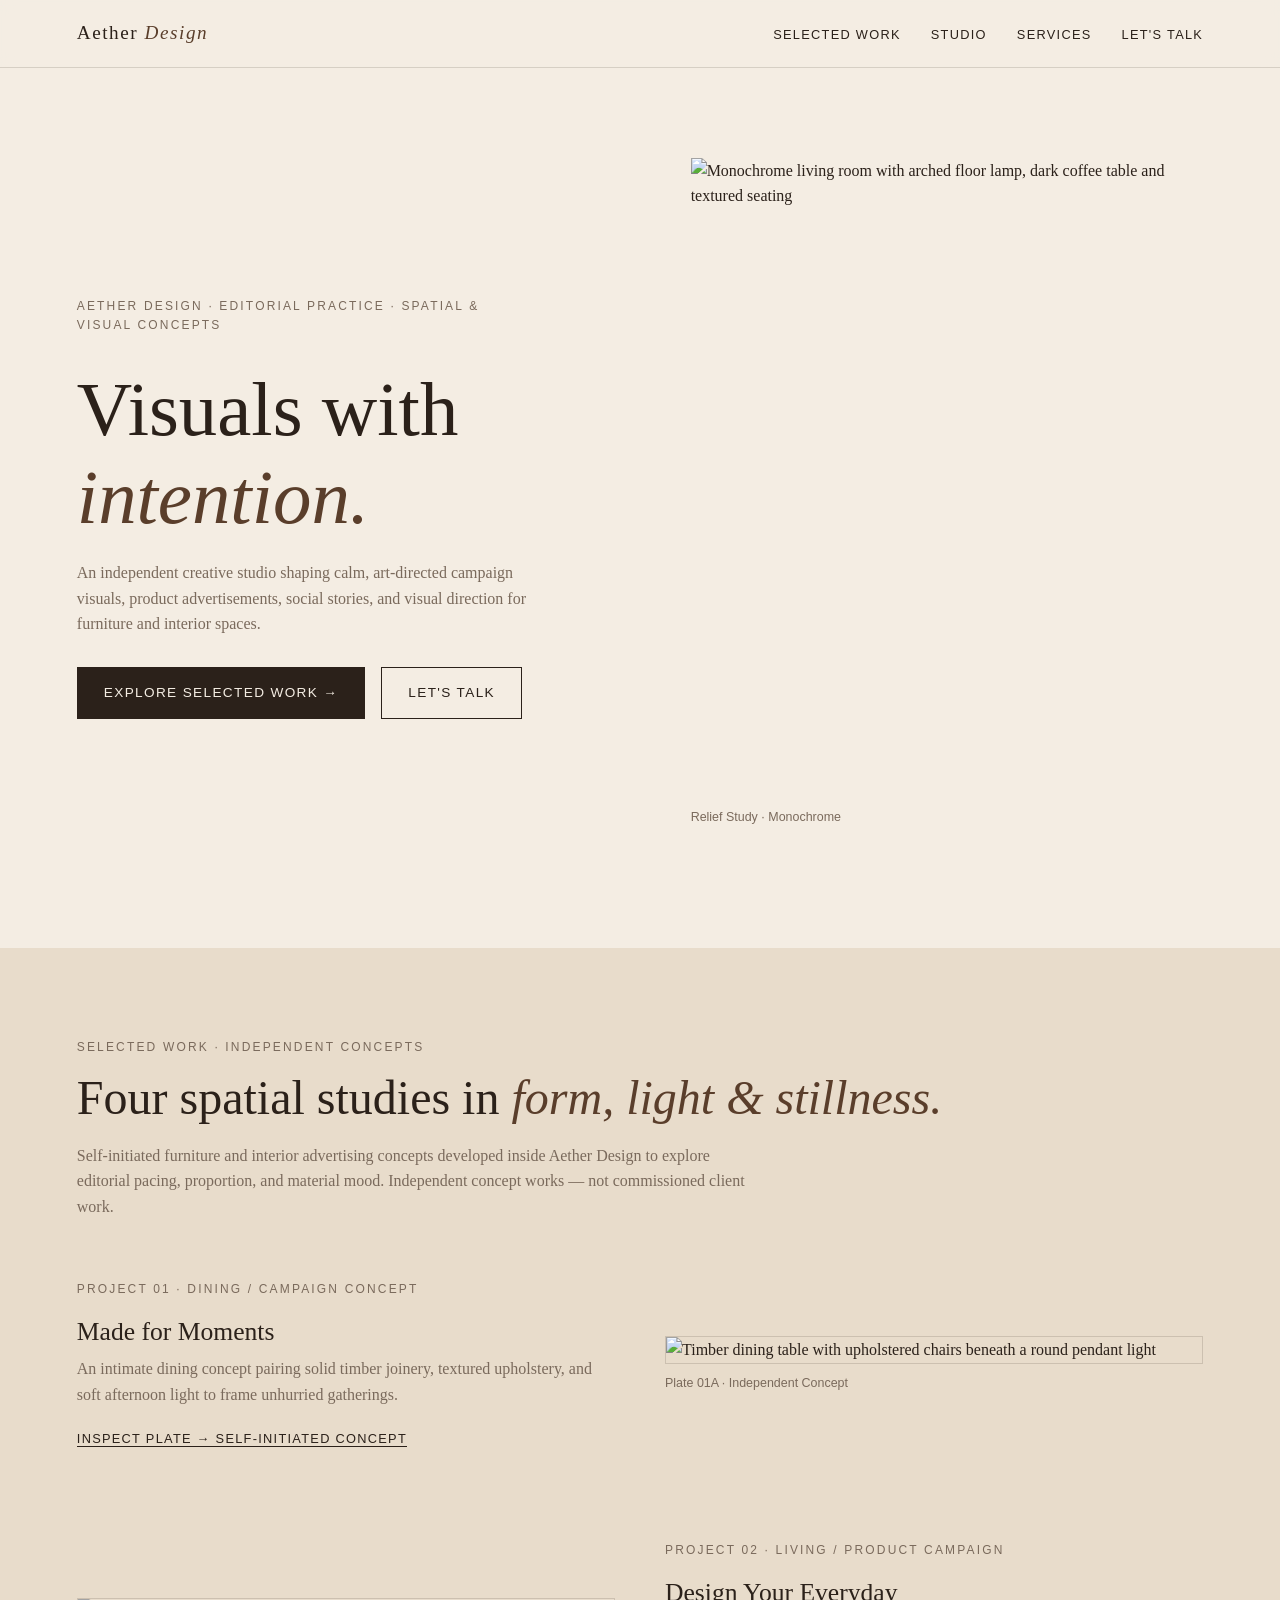
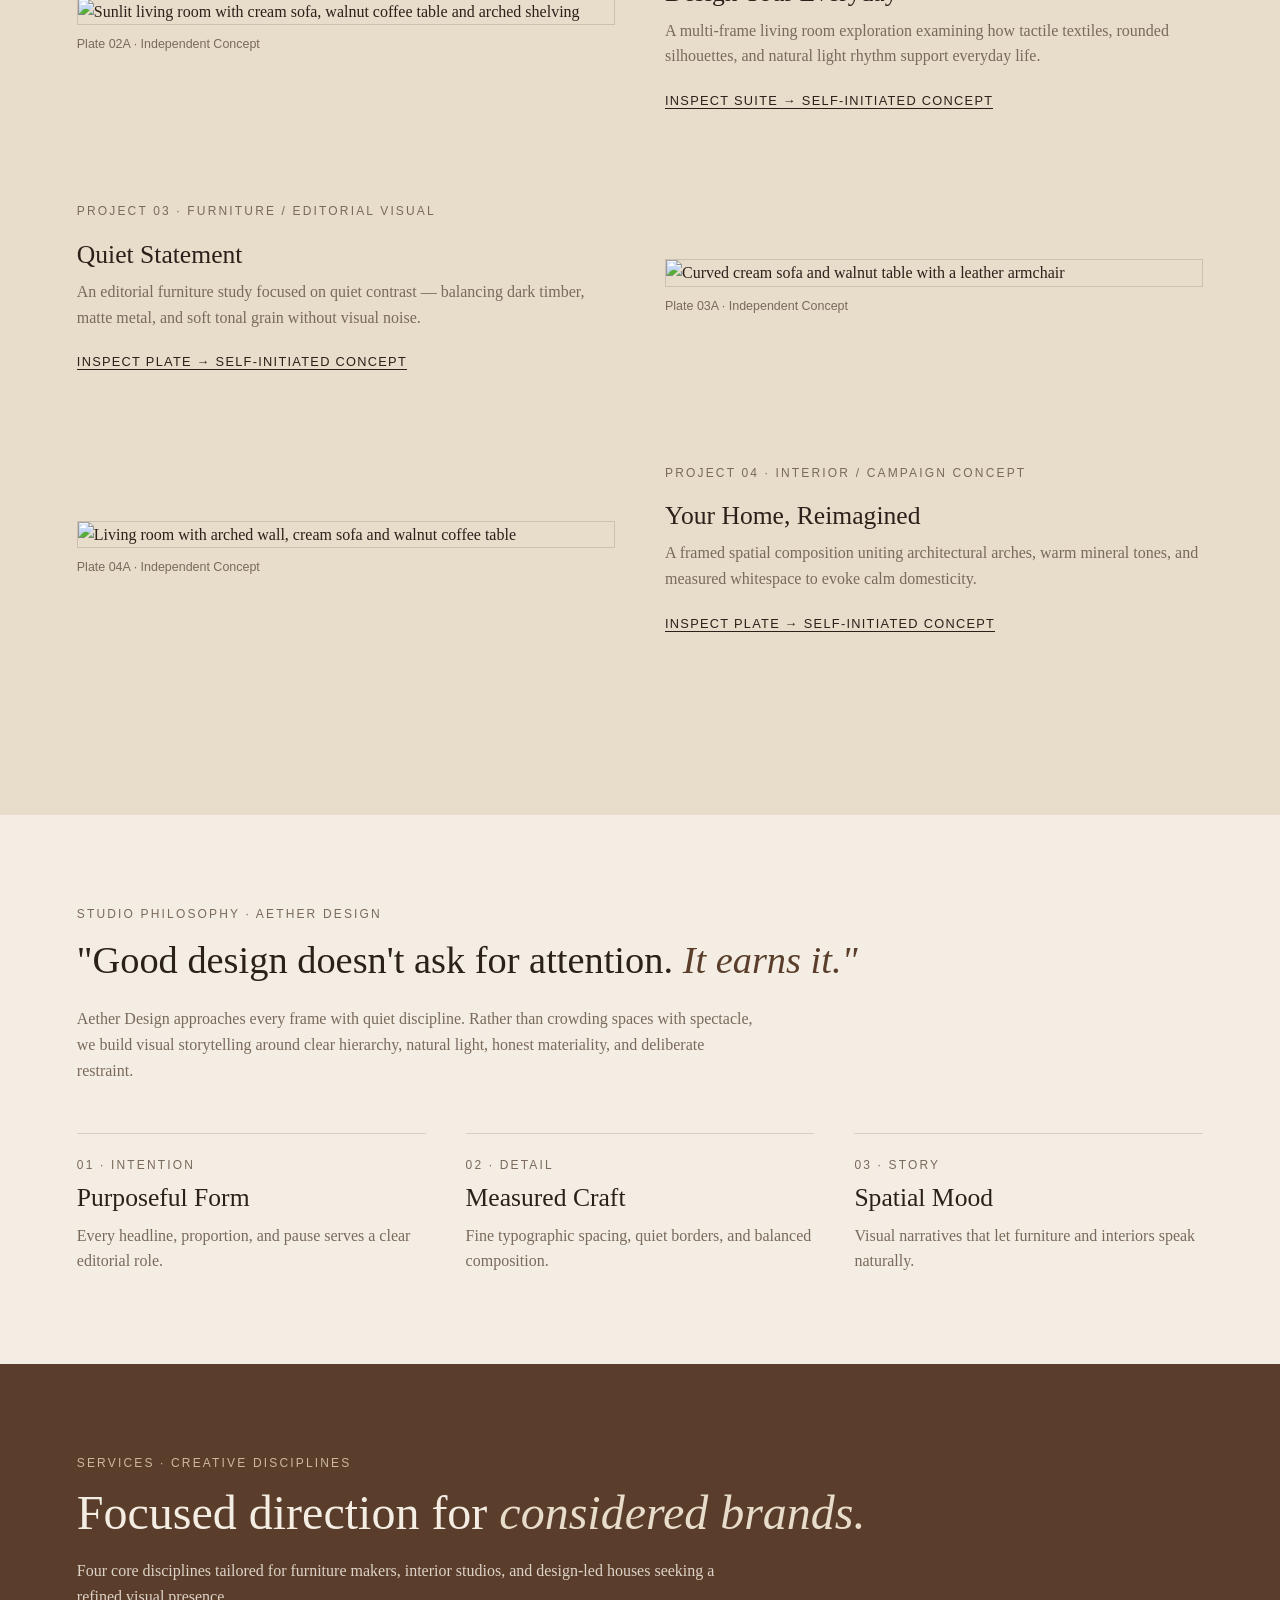
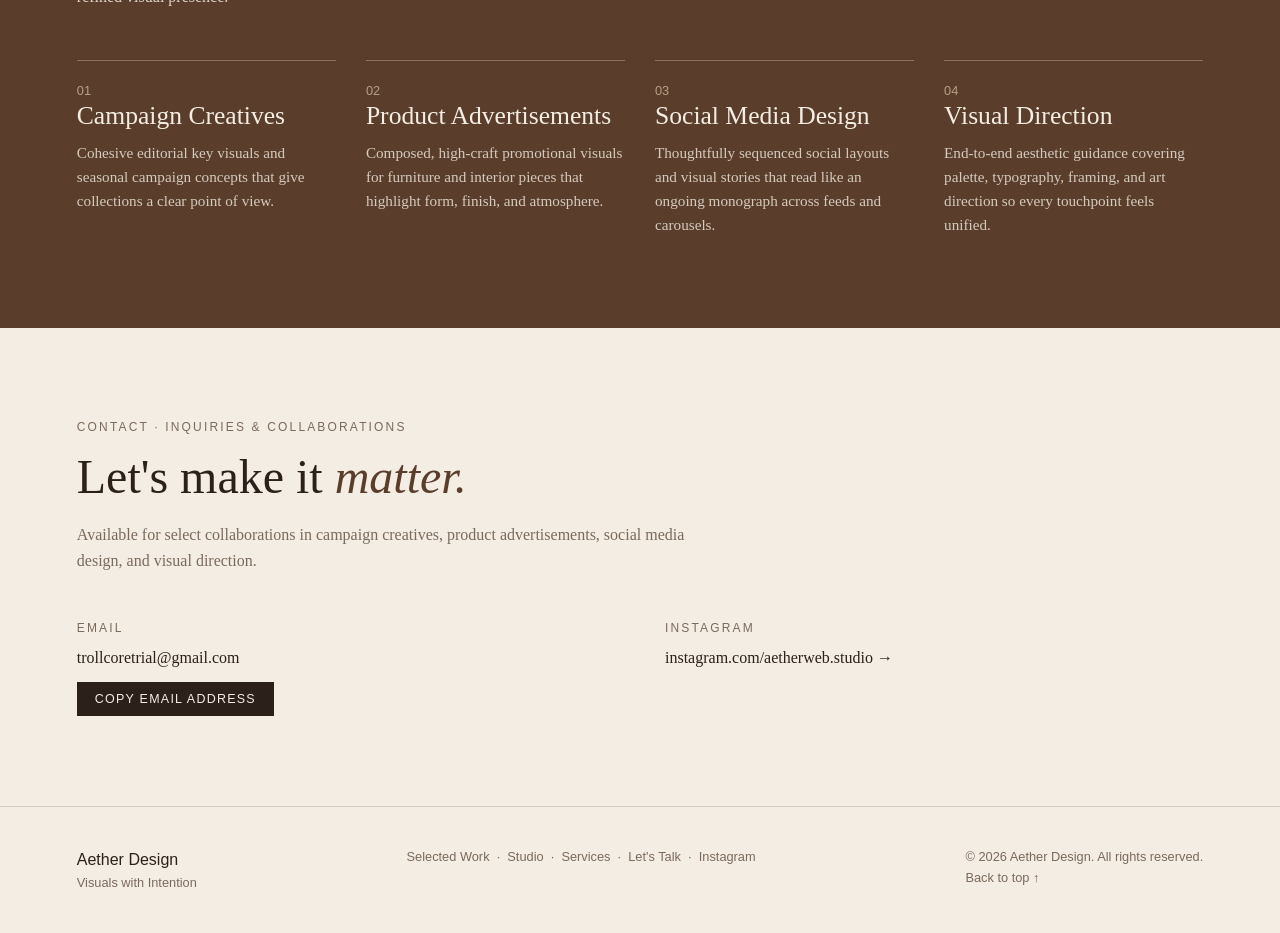
==== commit ee4ff576: "Add files via upload" ====
--- a/index.html
+++ b/index.html
@@ -1,611 +1,304 @@
 <!DOCTYPE html>
 <html lang="en">
 <head>
-  <meta charset="UTF-8" />
-  <meta name="viewport" content="width=device-width, initial-scale=1.0" />
-  <title>Aether Design — Visuals with Intention</title>
-  <meta name="description" content="Aether Design is an independent creative studio crafting luxury editorial direction, spatial storytelling, and digital flagships for furniture and interior spaces." />
-  <link rel="preconnect" href="https://fonts.googleapis.com" />
-  <link rel="preconnect" href="https://fonts.gstatic.com" crossorigin />
-  <link href="https://fonts.googleapis.com/css2?family=Cormorant+Garamond:ital,wght@0,300;0,400;0,500;1,300;1,400&family=Plus+Jakarta+Sans:wght@300;400;500&display=swap" rel="stylesheet" />
-  <script src="https://unpkg.com/three@0.160.0/build/three.min.js"></script>
-  <link rel="stylesheet" href="style.css" />
+<meta charset="UTF-8">
+<meta name="viewport" content="width=device-width, initial-scale=1.0">
+<meta name="description" content="Aether Design is an independent creative studio crafting luxury editorial direction, spatial storytelling, and digital flagships for furniture and interior spaces.">
+<title>Aether Design — Visuals with Intention</title>
+<style>
+  :root {
+    --cream: #f4ede3;
+    --sand: #e8dccb;
+    --walnut: #5a3e2b;
+    --ink: #2b211a;
+    --muted: #7a6a5c;
+    --line: rgba(43, 33, 26, 0.15);
+  }
+  * { box-sizing: border-box; margin: 0; padding: 0; }
+  html { scroll-behavior: smooth; }
+  body {
+    font-family: Georgia, "Times New Roman", serif;
+    background: var(--cream);
+    color: var(--ink);
+    line-height: 1.6;
+  }
+  img { display: block; width: 100%; height: auto; }
+  a { color: inherit; text-decoration: none; }
+  section { padding: 90px 6vw; }
+  h1, h2, h3 { font-weight: 400; line-height: 1.15; }
+  h2 { font-size: clamp(1.9rem, 4vw, 3rem); margin-bottom: 18px; }
+  h3 { font-size: 1.6rem; margin-bottom: 10px; }
+  em { font-style: italic; color: var(--walnut); }
+  .label {
+    font-family: Arial, Helvetica, sans-serif;
+    font-size: 0.75rem;
+    letter-spacing: 0.18em;
+    text-transform: uppercase;
+    color: var(--muted);
+  }
+
+  /* Header */
+  header {
+    position: sticky; top: 0; z-index: 10;
+    display: flex; justify-content: space-between; align-items: center;
+    padding: 18px 6vw;
+    background: rgba(244, 237, 227, 0.92);
+    backdrop-filter: blur(8px);
+    border-bottom: 1px solid var(--line);
+  }
+  .brand { font-size: 1.2rem; letter-spacing: 0.08em; }
+  nav a {
+    margin-left: 26px;
+    font-family: Arial, Helvetica, sans-serif;
+    font-size: 0.8rem;
+    letter-spacing: 0.1em;
+    text-transform: uppercase;
+  }
+  nav a:hover { color: var(--walnut); }
+
+  /* Hero */
+  .hero {
+    display: grid; grid-template-columns: 1.1fr 1fr; gap: 50px; align-items: center;
+    min-height: 80vh;
+  }
+  .hero h1 { font-size: clamp(2.6rem, 6vw, 5rem); margin: 18px 0; }
+  .hero p { max-width: 460px; color: var(--muted); margin-bottom: 30px; }
+  .btn {
+    display: inline-block; padding: 14px 26px; margin-right: 12px;
+    font-family: Arial, Helvetica, sans-serif; font-size: 0.85rem;
+    letter-spacing: 0.1em; text-transform: uppercase;
+    border: 1px solid var(--ink);
+  }
+  .btn.solid { background: var(--ink); color: var(--cream); }
+  .btn:hover { opacity: 0.85; }
+  .hero img { aspect-ratio: 4 / 5; object-fit: cover; }
+
+  /* Selected work */
+  .work { background: var(--sand); }
+  .work-intro { max-width: 680px; margin-bottom: 60px; color: var(--muted); }
+  .project { display: grid; grid-template-columns: 1fr 1fr; gap: 50px; align-items: center; margin-bottom: 90px; }
+  .project:nth-child(even) .project-img { order: 2; }
+  .project-img img { border: 1px solid var(--line); }
+  .project-text p { color: var(--muted); margin-bottom: 18px; }
+  .caption { font-family: Arial, Helvetica, sans-serif; font-size: 0.78rem; color: var(--muted); margin-top: 10px; }
+  .link { font-family: Arial, Helvetica, sans-serif; font-size: 0.8rem; letter-spacing: 0.1em; text-transform: uppercase; border-bottom: 1px solid var(--ink); }
+
+  /* Studio */
+  .philo-grid { display: grid; grid-template-columns: repeat(3, 1fr); gap: 40px; margin-top: 50px; }
+  .philo-grid div { border-top: 1px solid var(--line); padding-top: 22px; }
+  .philo-grid p { color: var(--muted); }
+  .quote { font-size: clamp(1.6rem, 3.5vw, 2.4rem); max-width: 900px; margin-bottom: 24px; }
+
+  /* Services */
+  .services { background: var(--walnut); color: var(--cream); }
+  .services h2 em { color: #e8dccb; }
+  .services .label { color: #cdb99f; }
+  .services-intro { max-width: 640px; opacity: 0.85; margin-bottom: 50px; }
+  .service-grid { display: grid; grid-template-columns: repeat(4, 1fr); gap: 30px; }
+  .service-grid div { border-top: 1px solid rgba(244, 237, 227, 0.3); padding-top: 20px; }
+  .service-grid p { opacity: 0.8; font-size: 0.95rem; }
+  .service-grid .num { font-family: Arial, sans-serif; font-size: 0.8rem; color: #cdb99f; }
+
+  /* Contact */
+  .contact-grid { display: grid; grid-template-columns: 1fr 1fr; gap: 50px; margin-top: 40px; }
+  .contact-grid p { margin-top: 6px; }
+  .copy-btn {
+    margin-top: 12px; padding: 10px 18px; cursor: pointer;
+    background: var(--ink); color: var(--cream); border: none;
+    font-family: Arial, sans-serif; font-size: 0.78rem; letter-spacing: 0.1em; text-transform: uppercase;
+  }
+
+  footer {
+    padding: 40px 6vw; border-top: 1px solid var(--line);
+    display: flex; justify-content: space-between; flex-wrap: wrap; gap: 14px;
+    font-family: Arial, sans-serif; font-size: 0.8rem; color: var(--muted);
+  }
+
+  @media (max-width: 900px) {
+    .hero, .project, .contact-grid { grid-template-columns: 1fr; }
+    .project:nth-child(even) .project-img { order: 0; }
+    .philo-grid, .service-grid { grid-template-columns: 1fr 1fr; }
+    nav a { margin-left: 14px; }
+  }
+  @media (max-width: 560px) {
+    .philo-grid, .service-grid { grid-template-columns: 1fr; }
+    header { flex-direction: column; gap: 12px; }
+  }
+</style>
 </head>
 <body>
-  <header class="site-header" id="siteHeader">
-    <div class="container nav-inner">
-      <a href="#top" class="brand-wordmark" aria-label="Aether Design Home">Aether</a>
-
-      <span class="eyebrow nav-status">Visuals with Intention</span>
-
-      <nav class="nav-links" aria-label="Primary Navigation">
-        <a href="#selected-work" class="nav-link">Selected Work</a>
-        <a href="#studio" class="nav-link">Studio</a>
-        <a href="#services" class="nav-link">Services</a>
-        <a href="#contact" class="nav-link">Let's Talk</a>
-      </nav>
-
-      <button type="button" class="menu-toggle" id="menuOpenBtn" aria-expanded="false" aria-controls="mobileDrawer">
-        Menu
-      </button>
-    </div>
-  </header>
-
-  <div class="mobile-drawer" id="mobileDrawer" aria-hidden="true">
-    <div class="mobile-drawer-top">
-      <span class="brand-wordmark">Aether</span>
-      <button type="button" class="menu-toggle" id="menuCloseBtn" aria-label="Close navigation menu">Close</button>
-    </div>
-
-    <nav class="mobile-drawer-links" aria-label="Mobile Navigation">
-      <a href="#selected-work" class="mobile-drawer-link drawer-nav-item">Selected Work</a>
-      <a href="#studio" class="mobile-drawer-link drawer-nav-item">Studio</a>
-      <a href="#services" class="mobile-drawer-link drawer-nav-item">Services</a>
-      <a href="#contact" class="mobile-drawer-link drawer-nav-item">Let's Talk</a>
-    </nav>
-
-    <div>
-      <div class="eyebrow" style="margin-bottom: 8px;">Aether Design</div>
-      <div style="font-size: 13px; color: var(--ink-umber);">
-        <a href="mailto:trollcoretrial@gmail.com">trollcoretrial@gmail.com</a> ·
-        <a href="https://www.instagram.com/aetherweb.studio/" target="_blank" rel="noopener noreferrer">@aetherweb.studio</a>
-      </div>
-    </div>
-  </div>
-
-  <main id="top">
-    <!-- Hero Section -->
-    <section class="hero-section" aria-labelledby="hero-heading">
-      <div class="container hero-grid">
-        <div class="hero-copy-col">
-          <div>
-            <div class="hero-kicker-row hero-stagger" style="transition-delay: 0.05s;">
-              <span class="eyebrow">Aether Design · Editorial Practice</span>
-              <span class="eyebrow">Spatial &amp; Visual Concepts</span>
-            </div>
-
-            <h1 id="hero-heading" class="hero-headline hero-stagger" style="transition-delay: 0.14s;">
-              Visuals with <em>intention.</em>
-            </h1>
-
-            <p class="hero-subcopy hero-stagger" style="transition-delay: 0.24s;">
-              An independent creative studio shaping calm, art-directed campaign visuals, product advertisements, social stories, and visual direction for furniture and interior spaces.
-            </p>
-
-            <div class="hero-cta-row hero-stagger" style="transition-delay: 0.32s;">
-              <a href="#selected-work" class="cta-primary">
-                <span>Explore selected work</span>
-                <span class="cta-arrow" aria-hidden="true">&#8594;</span>
-              </a>
-              <a href="#contact" class="underline-link eyebrow" style="color: var(--ink-espresso);">
-                Let's Talk
-              </a>
-            </div>
-          </div>
-
-          <div class="hero-bottom-meta hero-stagger" style="transition-delay: 0.4s;">
-            <div class="hero-coords">
-              <span class="eyebrow">Direct Studio Desk</span>
-              <a href="mailto:trollcoretrial@gmail.com">trollcoretrial@gmail.com</a>
-              <a href="https://www.instagram.com/aetherweb.studio/" target="_blank" rel="noopener noreferrer">Instagram — @aetherweb.studio</a>
-            </div>
-
-            <div class="sculpture-module" aria-label="Travertine and walnut architectural relief sculpture">
-              <div class="sculpture-stage" id="sculptureStage">
-                <div class="sculpture-fallback" aria-hidden="true">
-                  <svg width="56" height="56" viewBox="0 0 56 56" fill="none">
-                    <rect x="10" y="10" width="36" height="36" stroke="#8C8075" stroke-width="1" />
-                    <rect x="18" y="18" width="20" height="20" stroke="#5C4738" stroke-width="1" />
-                    <line x1="10" y1="28" x2="46" y2="28" stroke="#D8D0C3" stroke-width="1" />
-                  </svg>
-                </div>
-              </div>
-              <div class="sculpture-caption">Relief Study · Walnut &amp; Cream</div>
-            </div>
-          </div>
-        </div>
-
-        <div class="hero-visual-col hero-stagger" style="transition-delay: 0.22s;">
-          <div class="hero-plate-frame">
-            <button
-              type="button"
-              class="plate-trigger"
-              data-lightbox-open="hero"
-              aria-label="Inspect hero concept plate in full view"
-            >
-              <div class="plate-media ratio-square" data-parallax-speed="0.03">
-                <img
-                  id="heroActiveImg"
-                  src="1000090142_3.jpg"
-                  alt="Warm architectural living space with linen sofa, walnut coffee table, arched niche, and dappled daylight"
-                />
-              </div>
-            </button>
-
-            <div class="hero-plate-footer">
-              <div>
-                <div class="eyebrow" id="heroPlateMeta">Plate 01 · Living &amp; Architecture Concept</div>
-                <div id="heroPlateCaption" style="font-family: var(--font-serif); font-size: 20px; color: var(--ink-espresso); margin-top: 2px;">
-                  Daylight Niche &amp; Walnut Composition
-                </div>
-              </div>
-
-              <div class="plate-switcher" role="group" aria-label="Switch hero showcase plate">
-                <button type="button" class="plate-chip active" data-hero-plate="0">01</button>
-                <button type="button" class="plate-chip" data-hero-plate="1">02</button>
-                <button type="button" class="plate-chip" data-hero-plate="2">03</button>
-              </div>
-            </div>
-          </div>
-        </div>
-      </div>
-    </section>
-
-    <!-- Selected Work Section -->
-    <section class="work-section" id="selected-work" aria-labelledby="work-heading">
-      <div class="container">
-        <div class="section-header-row reveal">
-          <div class="section-header-left">
-            <span class="eyebrow">Selected Work · Independent Concepts</span>
-            <h2 id="work-heading" class="section-heading">
-              Four spatial studies in <em>form, light &amp; stillness.</em>
-            </h2>
-          </div>
-
-          <div class="section-header-right">
-            <p class="lead-copy" style="margin: 0;">
-              Self-initiated furniture and interior advertising concepts developed inside Aether Design to explore editorial pacing, proportion, and material mood.
-            </p>
-            <p class="concept-note-banner">
-              Independent concept works created by Aether Design — not commissioned client work.
-            </p>
-          </div>
-        </div>
-
-        <!-- Project 01 -->
-        <article class="concept-project reveal" id="project-01">
-          <div class="project-grid">
-            <div class="project-media-col">
-              <div class="plate-card">
-                <button
-                  type="button"
-                  class="plate-trigger"
-                  data-lightbox-open="p1"
-                  aria-label="Open Made for Moments editorial study"
-                >
-                  <div class="plate-media ratio-square" data-parallax-speed="0.035">
-                    <img
-                      src="1000090143_3.jpg"
-                      alt="Warm timber dining table surrounded by upholstered chairs beneath a circular pendant light in sunlit room"
-                    />
-                  </div>
-                </button>
-                <div class="plate-caption-row">
-                  <span class="plate-caption-title">Timber Dining &amp; Warm Pendant Light</span>
-                  <span class="eyebrow">Plate 01A · Independent Concept</span>
-                </div>
-              </div>
-            </div>
-
-            <div class="project-meta-col">
-              <div class="project-index-line">
-                <span class="eyebrow">Project 01</span>
-                <span class="eyebrow">Dining / Campaign Concept</span>
-              </div>
-              <h3 class="project-title">Made for Moments</h3>
-              <p class="project-summary">
-                An intimate dining concept pairing solid timber joinery, textured upholstery, and soft afternoon light to frame unhurried gatherings.
-              </p>
-              <div class="project-actions">
-                <button type="button" class="underline-link eyebrow" data-lightbox-open="p1" style="color: var(--ink-espresso);">
-                  Inspect Plate <span>&#8594;</span>
-                </button>
-                <span class="eyebrow">Self-Initiated Concept</span>
-              </div>
-            </div>
-          </div>
-        </article>
-
-        <!-- Project 02 -->
-        <article class="concept-project is-reversed reveal" id="project-02">
-          <div class="project-grid">
-            <div class="project-media-col">
-              <div class="plate-card">
-                <button
-                  type="button"
-                  class="plate-trigger"
-                  data-lightbox-open="p2-a"
-                  aria-label="Open Design Your Everyday editorial study"
-                >
-                  <div class="plate-media ratio-square" data-parallax-speed="0.035">
-                    <img
-                      src="1000090142_3.jpg"
-                      alt="Sunlit living space featuring a low timber coffee table, woven throw, arched shelving, and neutral lounge seating"
-                    />
-                  </div>
-                </button>
-                <div class="plate-caption-row">
-                  <span class="plate-caption-title">Arched Niche &amp; Daily Living</span>
-                  <span class="eyebrow">Plate 02A · Independent Concept</span>
-                </div>
-              </div>
-
-              <div class="companion-grid">
-                <div class="plate-card">
-                  <button
-                    type="button"
-                    class="plate-trigger"
-                    data-lightbox-open="p2-b"
-                    aria-label="Open monochrome living study"
-                  >
-                    <div class="plate-media ratio-square" data-parallax-speed="0.025">
-                      <img
-                        src="1000090144_3.jpg"
-                        alt="Monochrome living room composition with arched floor lamp, dark wood coffee table, and textured seating"
-                      />
-                    </div>
-                  </button>
-                  <div class="plate-caption-row">
-                    <span class="plate-caption-title">Monochrome Shadow Study</span>
-                    <span class="eyebrow">Plate 02B</span>
-                  </div>
-                </div>
-
-                <div class="plate-card">
-                  <button
-                    type="button"
-                    class="plate-trigger"
-                    data-lightbox-open="p2-c"
-                    aria-label="Open curved sofa and character study"
-                  >
-                    <div class="plate-media ratio-square" data-parallax-speed="0.025">
-                      <img
-                        src="1000090154_3.jpg"
-                        alt="Cream curved sofa and sculptural low table arranged in a calm warm-toned living interior"
-                      />
-                    </div>
-                  </button>
-                  <div class="plate-caption-row">
-                    <span class="plate-caption-title">Curved Lounge &amp; Timber Table</span>
-                    <span class="eyebrow">Plate 02C</span>
-                  </div>
-                </div>
-              </div>
-            </div>
-
-            <div class="project-meta-col">
-              <div class="project-index-line">
-                <span class="eyebrow">Project 02</span>
-                <span class="eyebrow">Living / Product Campaign</span>
-              </div>
-              <h3 class="project-title">Design Your Everyday</h3>
-              <p class="project-summary">
-                A multi-frame living room exploration examining how tactile textiles, rounded silhouettes, and natural light rhythm support everyday life.
-              </p>
-              <div class="project-actions">
-                <button type="button" class="underline-link eyebrow" data-lightbox-open="p2-a" style="color: var(--ink-espresso);">
-                  Inspect Suite <span>&#8594;</span>
-                </button>
-                <span class="eyebrow">Self-Initiated Concept</span>
-              </div>
-            </div>
-          </div>
-        </article>
-
-        <!-- Project 03 -->
-        <article class="concept-project reveal" id="project-03">
-          <div class="project-grid">
-            <div class="project-media-col">
-              <div class="plate-card">
-                <button
-                  type="button"
-                  class="plate-trigger"
-                  data-lightbox-open="p3"
-                  aria-label="Open Quiet Statement furniture visual"
-                >
-                  <div class="plate-media ratio-square" data-parallax-speed="0.035">
-                    <img
-                      src="1000090144_3.jpg"
-                      alt="Sculptural lounge seating, dark wood low table, and arched floor lamp in a restrained modern room"
-                    />
-                  </div>
-                </button>
-                <div class="plate-caption-row">
-                  <span class="plate-caption-title">Restrained Form &amp; Arc Lighting</span>
-                  <span class="eyebrow">Plate 03A · Independent Concept</span>
-                </div>
-              </div>
-            </div>
-
-            <div class="project-meta-col">
-              <div class="project-index-line">
-                <span class="eyebrow">Project 03</span>
-                <span class="eyebrow">Furniture / Editorial Visual</span>
-              </div>
-              <h3 class="project-title">Quiet Statement</h3>
-              <p class="project-summary">
-                An editorial furniture study focused on quiet contrast—balancing dark timber, matte metal, and soft tonal grain without visual noise.
-              </p>
-              <div class="project-actions">
-                <button type="button" class="underline-link eyebrow" data-lightbox-open="p3" style="color: var(--ink-espresso);">
-                  Inspect Plate <span>&#8594;</span>
-                </button>
-                <span class="eyebrow">Self-Initiated Concept</span>
-              </div>
-            </div>
-          </div>
-        </article>
-
-        <!-- Project 04 -->
-        <article class="concept-project is-reversed reveal" id="project-04">
-          <div class="project-grid">
-            <div class="project-media-col">
-              <div class="plate-card">
-                <button
-                  type="button"
-                  class="plate-trigger"
-                  data-lightbox-open="p4-a"
-                  aria-label="Open Your Home, Reimagined interior concept"
-                >
-                  <div class="plate-media ratio-square" data-parallax-speed="0.035">
-                    <img
-                      src="1000090155_3.jpg"
-                      alt="Editorial interior composition with arched plaster wall, cream sofa, low walnut table, and ceramic vessels"
-                    />
-                  </div>
-                </button>
-                <div class="plate-caption-row">
-                  <span class="plate-caption-title">Plaster Arch &amp; Framed Stillness</span>
-                  <span class="eyebrow">Plate 04A · Independent Concept</span>
-                </div>
-              </div>
-
-              <div class="companion-grid">
-                <div class="plate-card">
-                  <button
-                    type="button"
-                    class="plate-trigger"
-                    data-lightbox-open="p4-b"
-                    aria-label="Open warm living room study"
-                  >
-                    <div class="plate-media ratio-square" data-parallax-speed="0.025">
-                      <img
-                        src="1000090154_3.jpg"
-                        alt="Warm sunlit living space with curved sofa, walnut coffee table, and neutral armchair"
-                      />
-                    </div>
-                  </button>
-                  <div class="plate-caption-row">
-                    <span class="plate-caption-title">Tactile Living Study</span>
-                    <span class="eyebrow">Plate 04B</span>
-                  </div>
-                </div>
-              </div>
-            </div>
-
-            <div class="project-meta-col">
-              <div class="project-index-line">
-                <span class="eyebrow">Project 04</span>
-                <span class="eyebrow">Interior / Campaign Concept</span>
-              </div>
-              <h3 class="project-title">Your Home, Reimagined</h3>
-              <p class="project-summary">
-                A framed spatial composition uniting architectural arches, warm mineral tones, and measured whitespace to evoke calm domesticity.
-              </p>
-              <div class="project-actions">
-                <button type="button" class="underline-link eyebrow" data-lightbox-open="p4-a" style="color: var(--ink-espresso);">
-                  Inspect Plate <span>&#8594;</span>
-                </button>
-                <span class="eyebrow">Self-Initiated Concept</span>
-              </div>
-            </div>
-          </div>
-        </article>
-      </div>
-    </section>
-
-    <!-- Studio Philosophy Section -->
-    <section class="philosophy-section" id="studio" aria-labelledby="philosophy-heading">
-      <div class="container philosophy-wrap reveal">
-        <span class="eyebrow">Studio Philosophy · Aether Design</span>
-
-        <h2 id="philosophy-heading" class="philosophy-statement">
-          "Good design doesn't ask for attention. <em>It earns it."</em>
-        </h2>
-
-        <div class="philosophy-body-grid">
-          <div class="philosophy-copy-col">
-            <p class="lead-copy" style="margin: 0;">
-              Aether Design approaches every frame with quiet discipline. Rather than crowding spaces with spectacle, we build visual storytelling around clear hierarchy, natural light, honest materiality, and deliberate restraint.
-            </p>
-          </div>
-
-          <div class="philosophy-pillars-col">
-            <div class="pillar-item">
-              <span class="eyebrow">01 · Intention</span>
-              <h3 class="pillar-title">Purposeful Form</h3>
-              <p class="pillar-text">Every headline, proportion, and pause serves a clear editorial role.</p>
-            </div>
-
-            <div class="pillar-item">
-              <span class="eyebrow">02 · Detail</span>
-              <h3 class="pillar-title">Measured Craft</h3>
-              <p class="pillar-text">Fine typographic spacing, quiet borders, and balanced composition.</p>
-            </div>
-
-            <div class="pillar-item">
-              <span class="eyebrow">03 · Story</span>
-              <h3 class="pillar-title">Spatial Mood</h3>
-              <p class="pillar-text">Visual narratives that let furniture and interiors speak naturally.</p>
-            </div>
-          </div>
-        </div>
-      </div>
-    </section>
-
-    <!-- Services Section -->
-    <section class="services-section" id="services" aria-labelledby="services-heading">
-      <div class="container">
-        <div class="section-header-row reveal" style="margin-bottom: 0; border-bottom: 0; padding-bottom: 0;">
-          <div class="section-header-left">
-            <span class="eyebrow">Services · Creative Disciplines</span>
-            <h2 id="services-heading" class="section-heading">
-              Focused direction for <em>considered brands.</em>
-            </h2>
-          </div>
-
-          <div class="section-header-right">
-            <p class="lead-copy" style="margin: 0;">
-              Four core disciplines tailored for furniture makers, interior studios, and design-led houses seeking a refined visual presence.
-            </p>
-          </div>
-        </div>
-
-        <div class="services-list" role="list">
-          <div class="service-row reveal" role="listitem">
-            <span class="service-num">01</span>
-            <h3 class="service-title">Campaign Creatives</h3>
-            <p class="service-desc">
-              Cohesive editorial key visuals and seasonal campaign concepts that give collections a clear, unmistakable point of view.
-            </p>
-            <span class="eyebrow service-tag">Editorial &amp; Concept</span>
-          </div>
-
-          <div class="service-row reveal" role="listitem">
-            <span class="service-num">02</span>
-            <h3 class="service-title">Product Advertisements</h3>
-            <p class="service-desc">
-              Composed, high-craft promotional visuals for furniture and interior pieces designed to highlight form, finish, and atmosphere.
-            </p>
-            <span class="eyebrow service-tag">Object &amp; Space</span>
-          </div>
-
-          <div class="service-row reveal" role="listitem">
-            <span class="service-num">03</span>
-            <h3 class="service-title">Social Media Design</h3>
-            <p class="service-desc">
-              Thoughtfully sequenced social layouts and visual stories that read like an ongoing monograph across feeds and carousels.
-            </p>
-            <span class="eyebrow service-tag">Digital Editions</span>
-          </div>
-
-          <div class="service-row reveal" role="listitem">
-            <span class="service-num">04</span>
-            <h3 class="service-title">Visual Direction</h3>
-            <p class="service-desc">
-              End-to-end aesthetic guidance covering palette, typography, framing, and art direction so every touchpoint feels unified.
-            </p>
-            <span class="eyebrow service-tag">Art Direction</span>
-          </div>
-        </div>
-      </div>
-    </section>
-
-    <!-- Contact Section -->
-    <section class="contact-section" id="contact" aria-labelledby="contact-heading">
-      <div class="container contact-grid reveal">
-        <div class="contact-left">
-          <span class="eyebrow">Contact · Inquiries &amp; Collaborations</span>
-          <h2 id="contact-heading" class="contact-headline">
-            Let's make it <em>matter.</em>
-          </h2>
-          <p class="lead-copy" style="margin: 0;">
-            Available for select collaborations in campaign creatives, product advertisements, social media design, and visual direction.
-          </p>
-        </div>
-
-        <div class="contact-right">
-          <div class="contact-box">
-            <span class="eyebrow">Email</span>
-            <div>
-              <a href="mailto:trollcoretrial@gmail.com" class="contact-email-link">
-                trollcoretrial@gmail.com
-              </a>
-            </div>
-            <div class="contact-actions-row">
-              <button type="button" class="copy-btn" id="copyEmailBtn">
-                Copy Email Address
-              </button>
-              <span class="copy-status" id="copyStatus" role="status" aria-live="polite"></span>
-            </div>
-          </div>
-
-          <div class="contact-box">
-            <span class="eyebrow">Instagram</span>
-            <div style="margin-top: 10px;">
-              <a
-                href="https://www.instagram.com/aetherweb.studio/"
-                target="_blank"
-                rel="noopener noreferrer"
-                class="underline-link"
-                style="font-family: var(--font-serif); font-size: 24px; color: var(--ink-espresso);"
-              >
-                <span>instagram.com/aetherweb.studio</span>
-                <span aria-hidden="true">&#8594;</span>
-              </a>
-            </div>
-          </div>
-        </div>
-      </div>
-    </section>
-  </main>
-
-  <footer class="site-footer">
-    <div class="container">
-      <div class="footer-top">
-        <div>
-          <div class="brand-wordmark">Aether Design</div>
-          <div class="eyebrow" style="margin-top: 6px;">Visuals with Intention</div>
-        </div>
-
-        <nav class="footer-nav" aria-label="Footer Navigation">
-          <a href="#selected-work" class="nav-link">Selected Work</a>
-          <a href="#studio" class="nav-link">Studio</a>
-          <a href="#services" class="nav-link">Services</a>
-          <a href="#contact" class="nav-link">Let's Talk</a>
-          <a href="https://www.instagram.com/aetherweb.studio/" target="_blank" rel="noopener noreferrer" class="nav-link">Instagram</a>
-        </nav>
-
-        <button type="button" class="underline-link eyebrow" id="backToTopBtn" style="color: var(--ink-espresso);">
-          Back to top <span>&#8593;</span>
-        </button>
-      </div>
-
-      <div class="footer-bottom">
-        <span>&copy; 2026 Aether Design. All rights reserved.</span>
-        <span>
-          <a href="mailto:trollcoretrial@gmail.com">trollcoretrial@gmail.com</a> ·
-          <a href="https://www.instagram.com/aetherweb.studio/" target="_blank" rel="noopener noreferrer">@aetherweb.studio</a>
-        </span>
-      </div>
-    </div>
-  </footer>
-
-  <!-- Lightbox Modal -->
-  <div class="lightbox" id="lightboxModal" role="dialog" aria-modal="true" aria-labelledby="lightboxTitle" aria-hidden="true">
-    <div class="lightbox-panel" id="lightboxPanel">
-      <div class="lightbox-head">
-        <div>
-          <span class="eyebrow" id="lightboxCategory">Independent Concept</span>
-          <h3 class="lightbox-title" id="lightboxTitle">Plate View</h3>
-        </div>
-        <button type="button" class="lightbox-close" id="lightboxCloseBtn">Close</button>
-      </div>
-
-      <div class="lightbox-stage">
-        <img id="lightboxImg" src="" alt="" />
-      </div>
-
-      <div class="lightbox-foot">
-        <p id="lightboxNote" style="margin: 0; font-size: 14px; color: var(--ink-umber);"></p>
-        <div class="lightbox-nav">
-          <button type="button" class="lightbox-step" id="lightboxPrevBtn">Prev</button>
-          <button type="button" class="lightbox-step" id="lightboxNextBtn">Next</button>
-        </div>
-      </div>
-    </div>
-  </div>
-
-  <script src="script.js" defer></script>
+
+<header id="top">
+  <a class="brand" href="#top">Aether <em>Design</em></a>
+  <nav>
+    <a href="#selected-work">Selected Work</a>
+    <a href="#studio">Studio</a>
+    <a href="#services">Services</a>
+    <a href="#contact">Let's Talk</a>
+  </nav>
+</header>
+
+<section class="hero">
+  <div>
+    <p class="label">Aether Design · Editorial Practice · Spatial &amp; Visual Concepts</p>
+    <h1>Visuals with <em>intention.</em></h1>
+    <p>An independent creative studio shaping calm, art-directed campaign visuals, product advertisements, social stories, and visual direction for furniture and interior spaces.</p>
+    <a class="btn solid" href="#selected-work">Explore selected work →</a>
+    <a class="btn" href="#contact">Let's Talk</a>
+  </div>
+  <div>
+    <img src="1000090144_3.jpg" alt="Monochrome living room with arched floor lamp, dark coffee table and textured seating">
+    <p class="caption">Relief Study · Monochrome</p>
+  </div>
+</section>
+
+<section class="work" id="selected-work">
+  <p class="label">Selected Work · Independent Concepts</p>
+  <h2 style="margin-top:12px;">Four spatial studies in <em>form, light &amp; stillness.</em></h2>
+  <p class="work-intro">Self-initiated furniture and interior advertising concepts developed inside Aether Design to explore editorial pacing, proportion, and material mood. Independent concept works — not commissioned client work.</p>
+
+  <!-- Project 01 -->
+  <div class="project">
+    <div class="project-img">
+      <img src="1000090143_3.jpg" alt="Timber dining table with upholstered chairs beneath a round pendant light">
+      <p class="caption">Plate 01A · Independent Concept</p>
+    </div>
+    <div class="project-text">
+      <p class="label">Project 01 · Dining / Campaign Concept</p>
+      <h3>Made for Moments</h3>
+      <p>An intimate dining concept pairing solid timber joinery, textured upholstery, and soft afternoon light to frame unhurried gatherings.</p>
+      <a class="link" href="#selected-work">Inspect Plate → Self-Initiated Concept</a>
+    </div>
+  </div>
+
+  <!-- Project 02 -->
+  <div class="project">
+    <div class="project-img">
+      <img src="1000090142_3.jpg" alt="Sunlit living room with cream sofa, walnut coffee table and arched shelving">
+      <p class="caption">Plate 02A · Independent Concept</p>
+    </div>
+    <div class="project-text">
+      <p class="label">Project 02 · Living / Product Campaign</p>
+      <h3>Design Your Everyday</h3>
+      <p>A multi-frame living room exploration examining how tactile textiles, rounded silhouettes, and natural light rhythm support everyday life.</p>
+      <a class="link" href="#selected-work">Inspect Suite → Self-Initiated Concept</a>
+    </div>
+  </div>
+
+  <!-- Project 03 -->
+  <div class="project">
+    <div class="project-img">
+      <img src="1000090154_3.jpg" alt="Curved cream sofa and walnut table with a leather armchair">
+      <p class="caption">Plate 03A · Independent Concept</p>
+    </div>
+    <div class="project-text">
+      <p class="label">Project 03 · Furniture / Editorial Visual</p>
+      <h3>Quiet Statement</h3>
+      <p>An editorial furniture study focused on quiet contrast — balancing dark timber, matte metal, and soft tonal grain without visual noise.</p>
+      <a class="link" href="#selected-work">Inspect Plate → Self-Initiated Concept</a>
+    </div>
+  </div>
+
+  <!-- Project 04 -->
+  <div class="project">
+    <div class="project-img">
+      <img src="1000090155_3.jpg" alt="Living room with arched wall, cream sofa and walnut coffee table">
+      <p class="caption">Plate 04A · Independent Concept</p>
+    </div>
+    <div class="project-text">
+      <p class="label">Project 04 · Interior / Campaign Concept</p>
+      <h3>Your Home, Reimagined</h3>
+      <p>A framed spatial composition uniting architectural arches, warm mineral tones, and measured whitespace to evoke calm domesticity.</p>
+      <a class="link" href="#selected-work">Inspect Plate → Self-Initiated Concept</a>
+    </div>
+  </div>
+</section>
+
+<section id="studio">
+  <p class="label">Studio Philosophy · Aether Design</p>
+  <h2 class="quote" style="margin-top:14px;">"Good design doesn't ask for attention. <em>It earns it."</em></h2>
+  <p style="max-width:680px; color:var(--muted);">Aether Design approaches every frame with quiet discipline. Rather than crowding spaces with spectacle, we build visual storytelling around clear hierarchy, natural light, honest materiality, and deliberate restraint.</p>
+  <div class="philo-grid">
+    <div>
+      <p class="label">01 · Intention</p>
+      <h3 style="margin-top:8px;">Purposeful Form</h3>
+      <p>Every headline, proportion, and pause serves a clear editorial role.</p>
+    </div>
+    <div>
+      <p class="label">02 · Detail</p>
+      <h3 style="margin-top:8px;">Measured Craft</h3>
+      <p>Fine typographic spacing, quiet borders, and balanced composition.</p>
+    </div>
+    <div>
+      <p class="label">03 · Story</p>
+      <h3 style="margin-top:8px;">Spatial Mood</h3>
+      <p>Visual narratives that let furniture and interiors speak naturally.</p>
+    </div>
+  </div>
+</section>
+
+<section class="services" id="services">
+  <p class="label">Services · Creative Disciplines</p>
+  <h2 style="margin-top:12px;">Focused direction for <em>considered brands.</em></h2>
+  <p class="services-intro">Four core disciplines tailored for furniture makers, interior studios, and design-led houses seeking a refined visual presence.</p>
+  <div class="service-grid">
+    <div>
+      <p class="num">01</p>
+      <h3>Campaign Creatives</h3>
+      <p>Cohesive editorial key visuals and seasonal campaign concepts that give collections a clear point of view.</p>
+    </div>
+    <div>
+      <p class="num">02</p>
+      <h3>Product Advertisements</h3>
+      <p>Composed, high-craft promotional visuals for furniture and interior pieces that highlight form, finish, and atmosphere.</p>
+    </div>
+    <div>
+      <p class="num">03</p>
+      <h3>Social Media Design</h3>
+      <p>Thoughtfully sequenced social layouts and visual stories that read like an ongoing monograph across feeds and carousels.</p>
+    </div>
+    <div>
+      <p class="num">04</p>
+      <h3>Visual Direction</h3>
+      <p>End-to-end aesthetic guidance covering palette, typography, framing, and art direction so every touchpoint feels unified.</p>
+    </div>
+  </div>
+</section>
+
+<section id="contact">
+  <p class="label">Contact · Inquiries &amp; Collaborations</p>
+  <h2 style="margin-top:12px;">Let's make it <em>matter.</em></h2>
+  <p style="max-width:640px; color:var(--muted);">Available for select collaborations in campaign creatives, product advertisements, social media design, and visual direction.</p>
+  <div class="contact-grid">
+    <div>
+      <p class="label">Email</p>
+      <p><a href="mailto:trollcoretrial@gmail.com">trollcoretrial@gmail.com</a></p>
+      <button class="copy-btn" onclick="navigator.clipboard.writeText('trollcoretrial@gmail.com'); this.textContent='Copied';">Copy Email Address</button>
+    </div>
+    <div>
+      <p class="label">Instagram</p>
+      <p><a href="https://www.instagram.com/aetherweb.studio/" target="_blank" rel="noopener">instagram.com/aetherweb.studio →</a></p>
+    </div>
+  </div>
+</section>
+
+<footer>
+  <div>
+    <strong style="font-weight:400; font-size:1rem; color:var(--ink);">Aether Design</strong><br>
+    Visuals with Intention
+  </div>
+  <div>
+    <a href="#selected-work">Selected Work</a> &nbsp;·&nbsp;
+    <a href="#studio">Studio</a> &nbsp;·&nbsp;
+    <a href="#services">Services</a> &nbsp;·&nbsp;
+    <a href="#contact">Let's Talk</a> &nbsp;·&nbsp;
+    <a href="https://www.instagram.com/aetherweb.studio/" target="_blank" rel="noopener">Instagram</a>
+  </div>
+  <div>
+    © 2026 Aether Design. All rights reserved.<br>
+    <a href="#top">Back to top ↑</a>
+  </div>
+</footer>
+
 </body>
 </html>
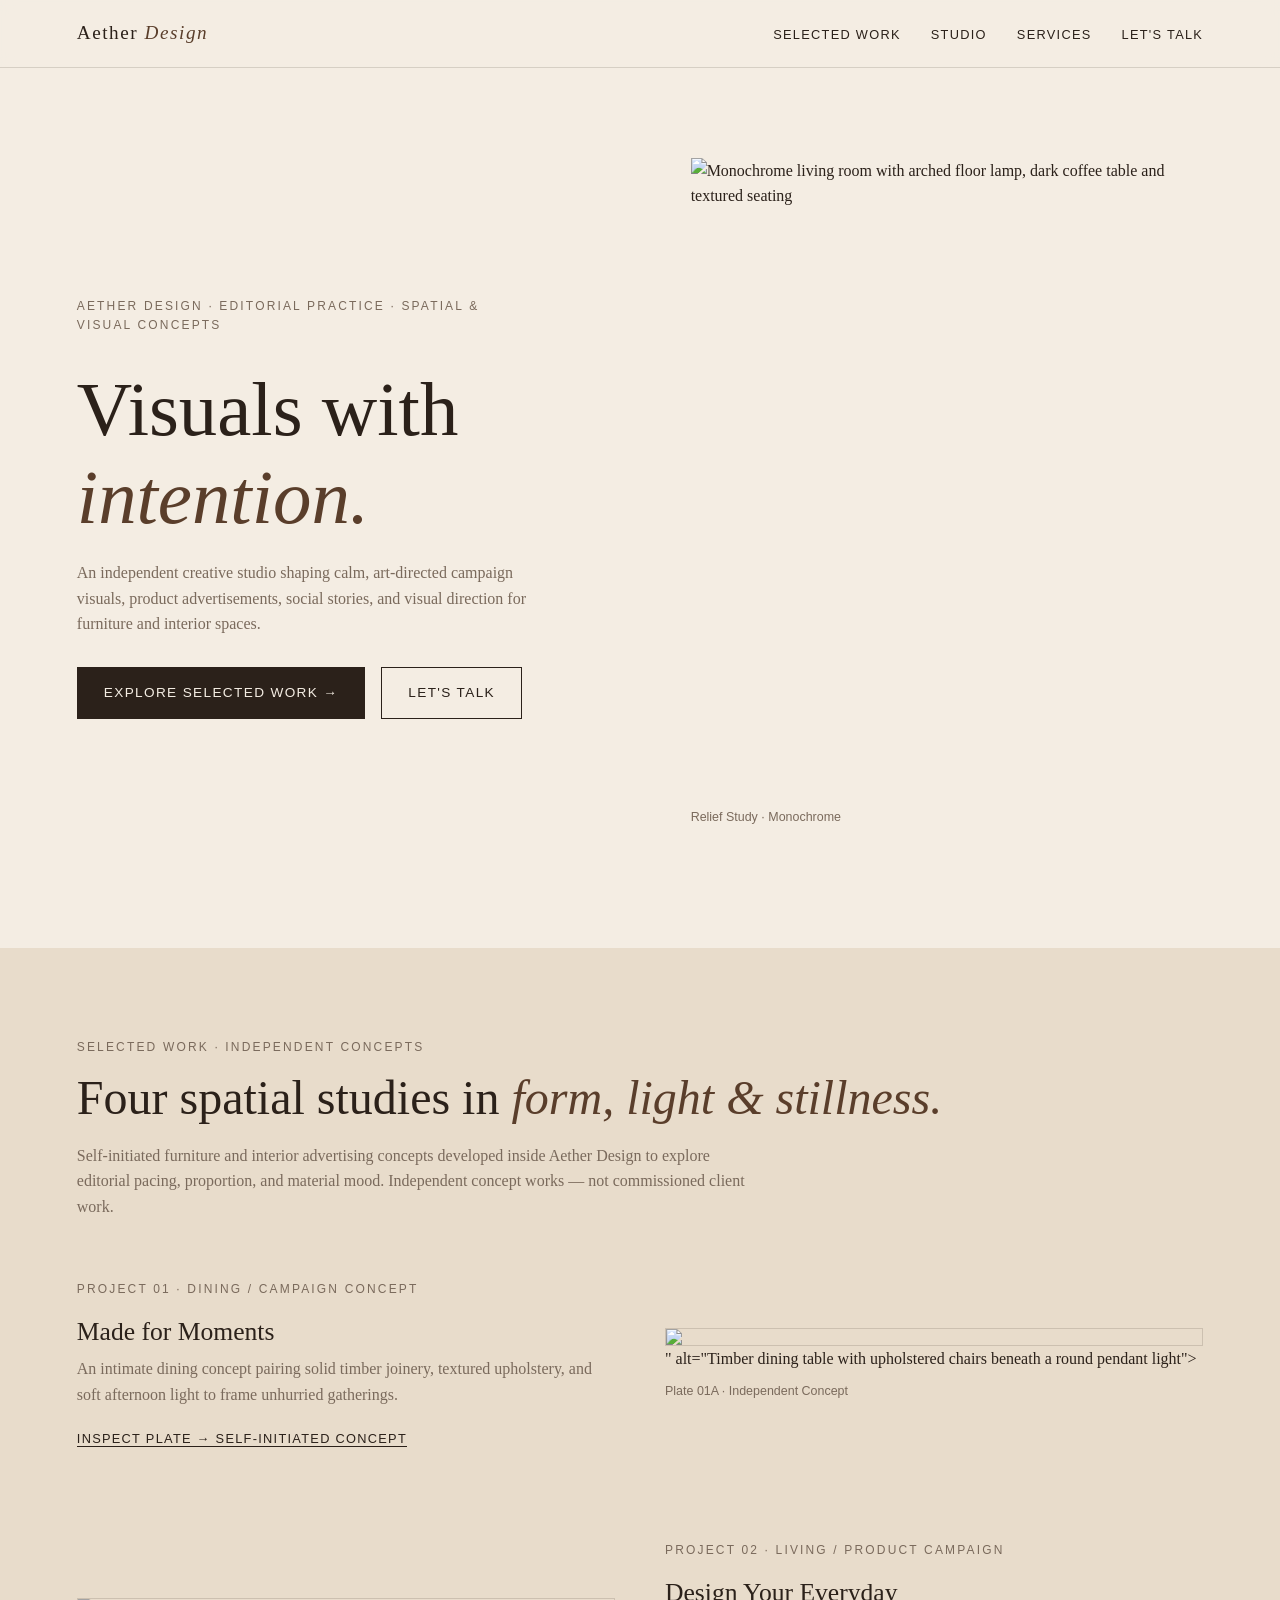
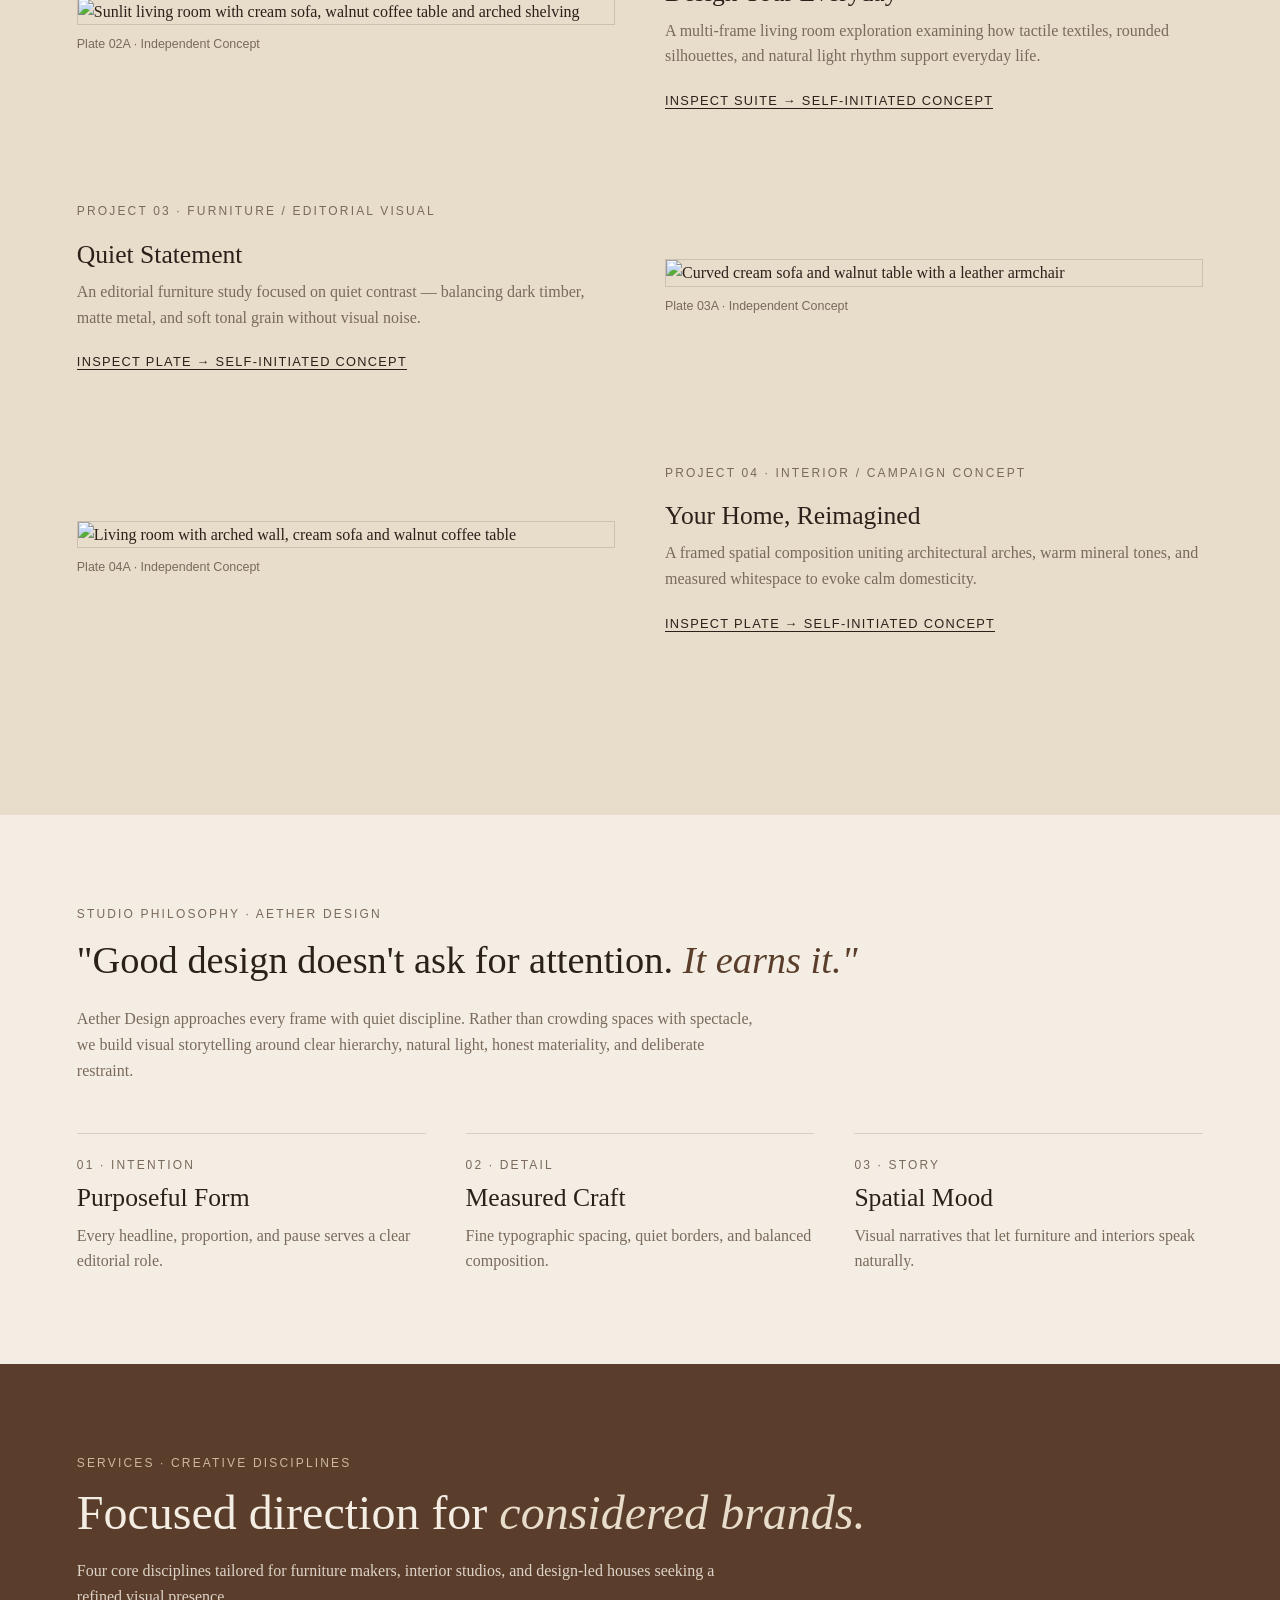
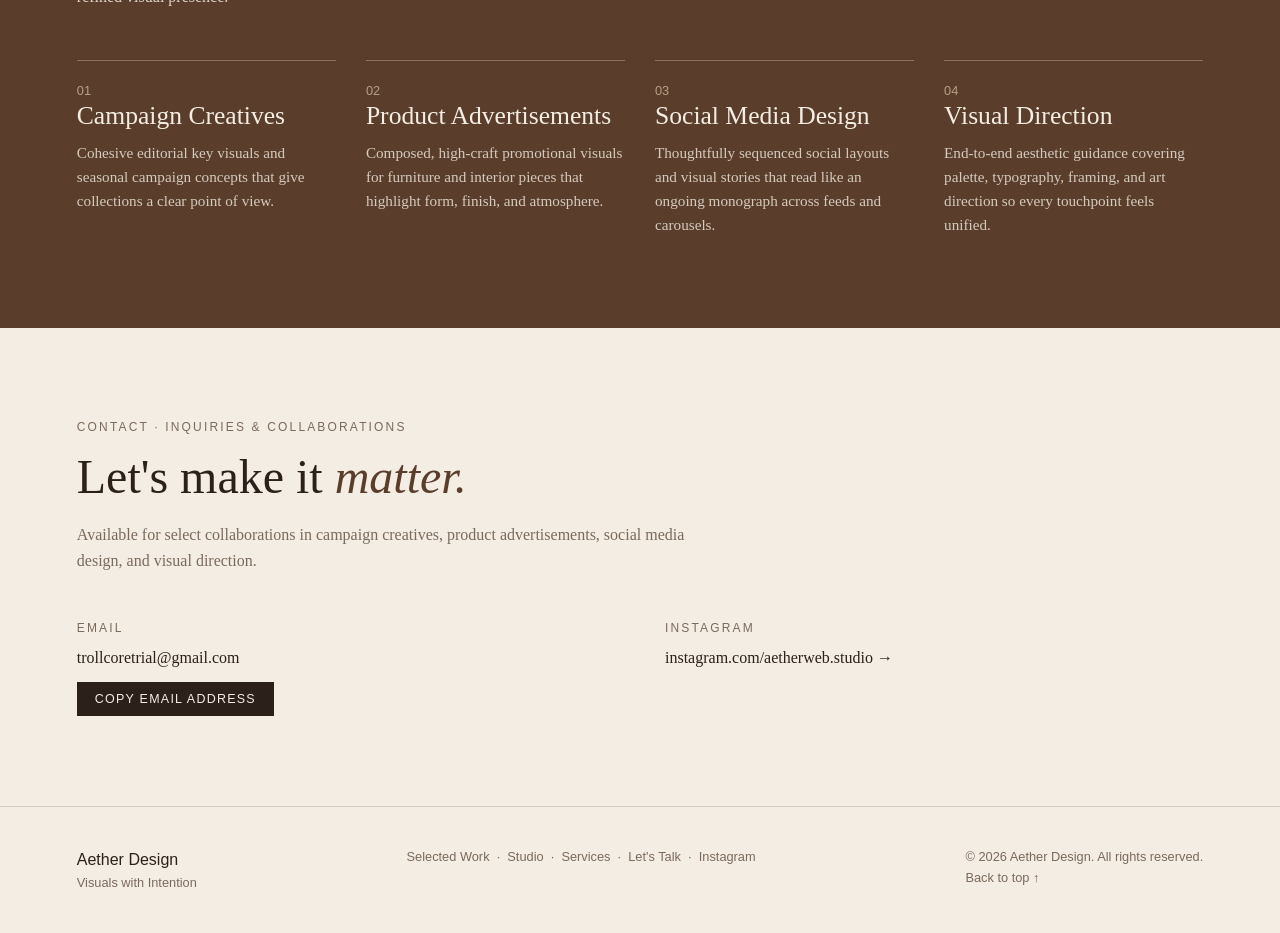
==== commit 131849cf: "Update index.html" ====
--- a/index.html
+++ b/index.html
@@ -147,7 +147,7 @@
     <a class="btn" href="#contact">Let's Talk</a>
   </div>
   <div>
-    <img src="1000090144_3.jpg" alt="Monochrome living room with arched floor lamp, dark coffee table and textured seating">
+    <img src="1000090144_2.jpg" alt="Monochrome living room with arched floor lamp, dark coffee table and textured seating">
     <p class="caption">Relief Study · Monochrome</p>
   </div>
 </section>
@@ -160,7 +160,7 @@
   <!-- Project 01 -->
   <div class="project">
     <div class="project-img">
-      <img src="1000090143_3.jpg" alt="Timber dining table with upholstered chairs beneath a round pendant light">
+      <img src="1000090179.jpg" ...>" alt="Timber dining table with upholstered chairs beneath a round pendant light">
       <p class="caption">Plate 01A · Independent Concept</p>
     </div>
     <div class="project-text">
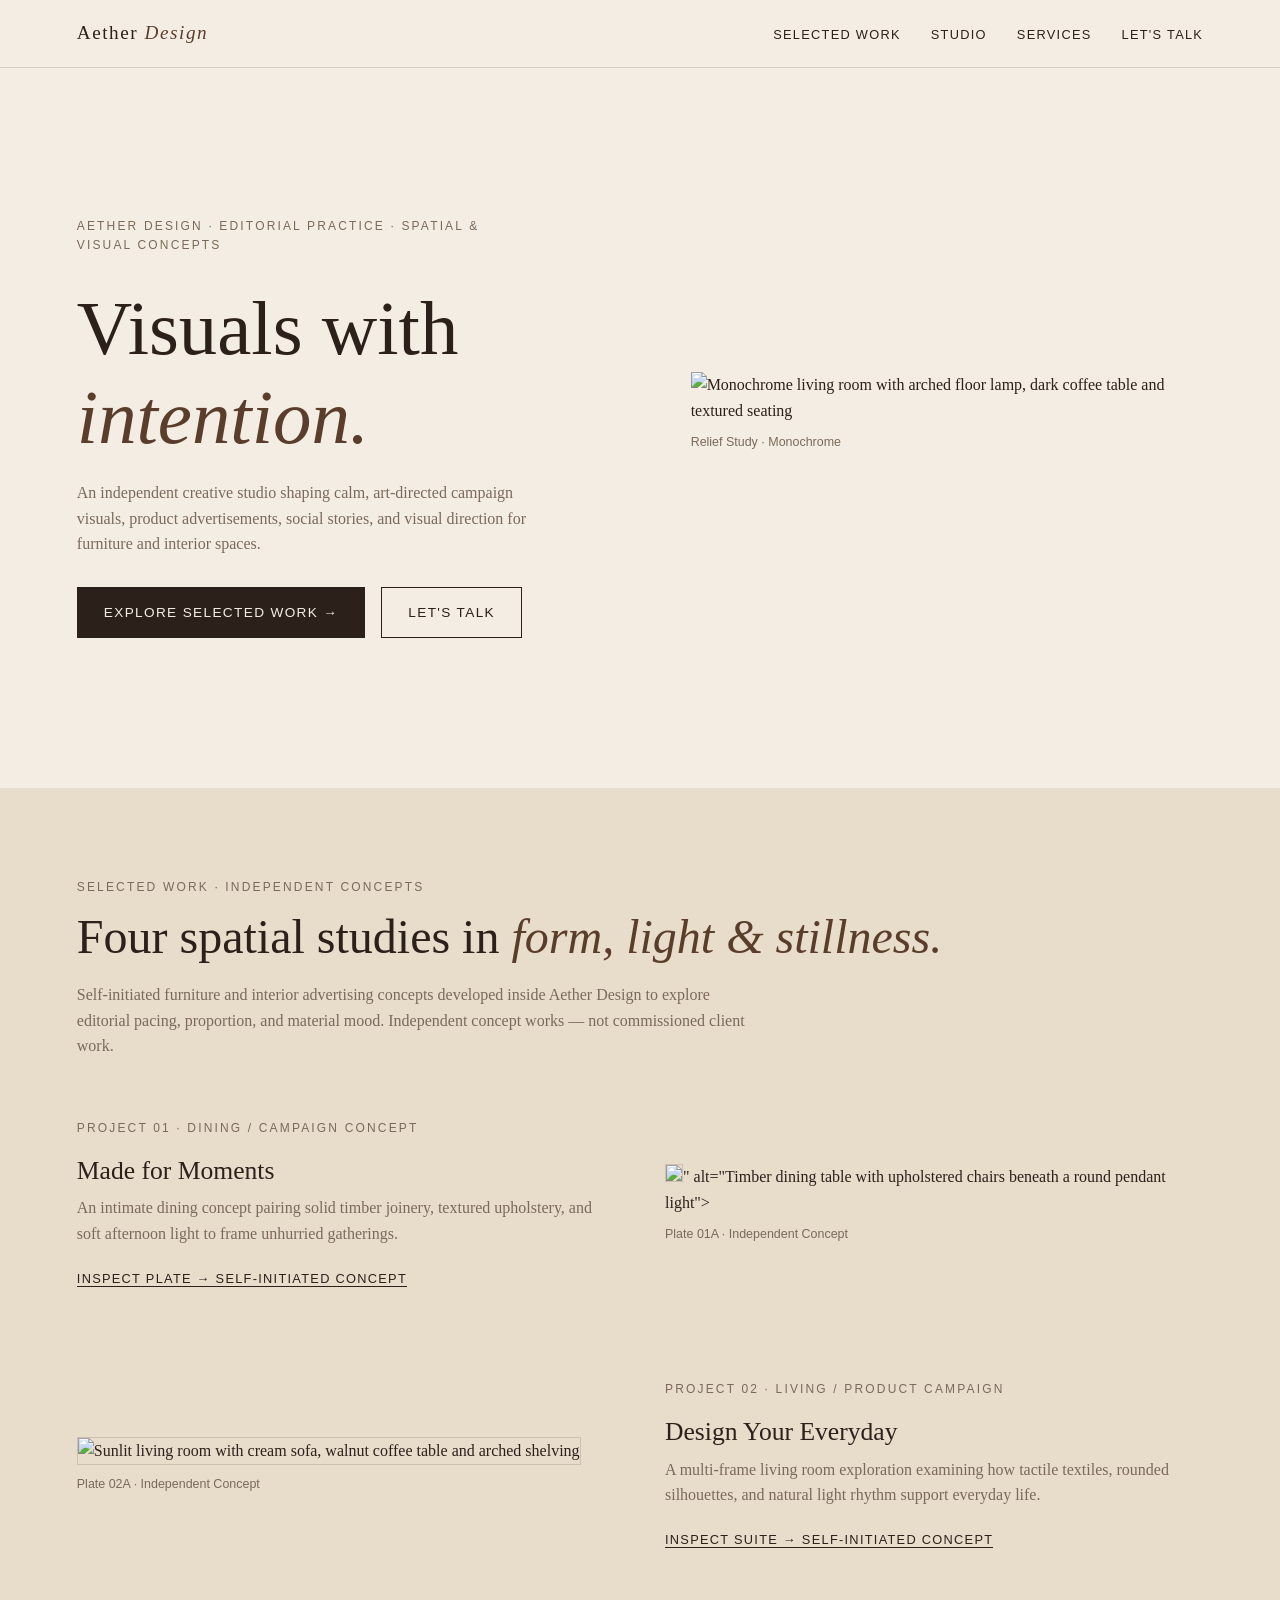
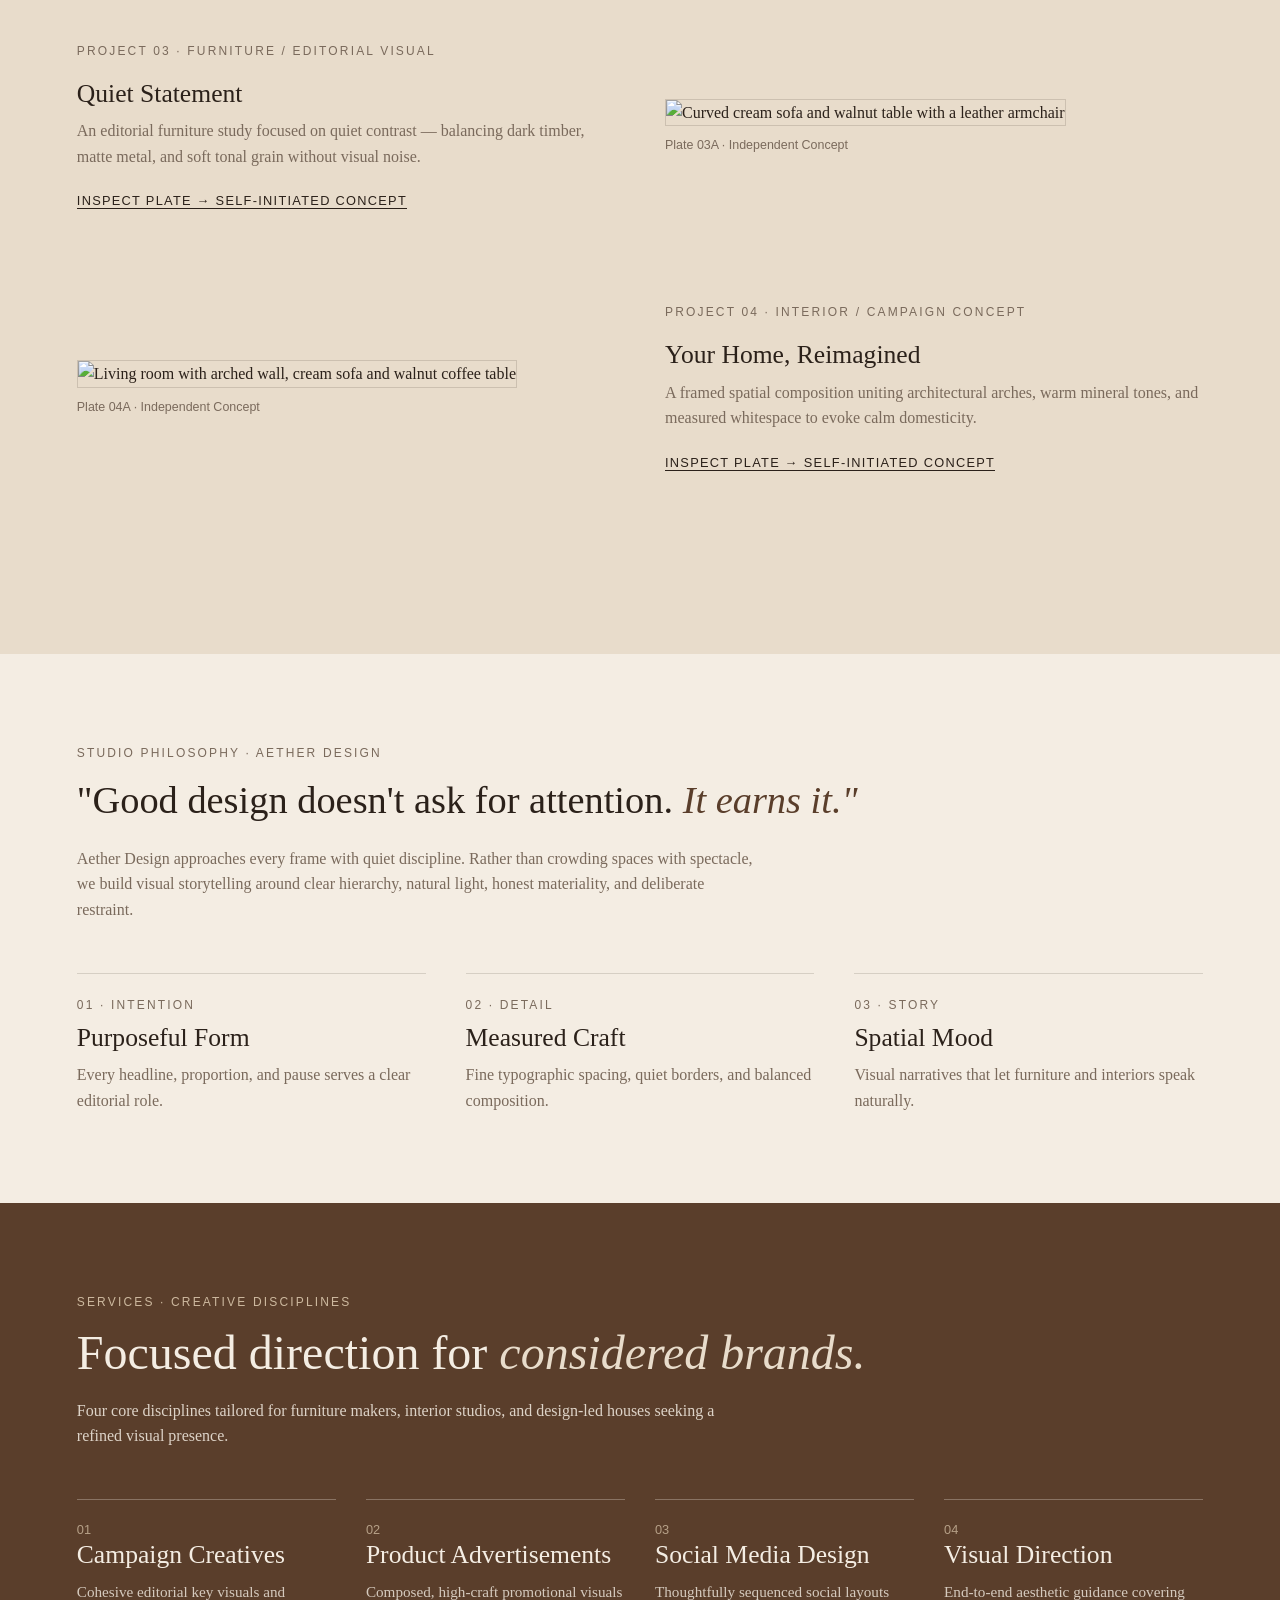
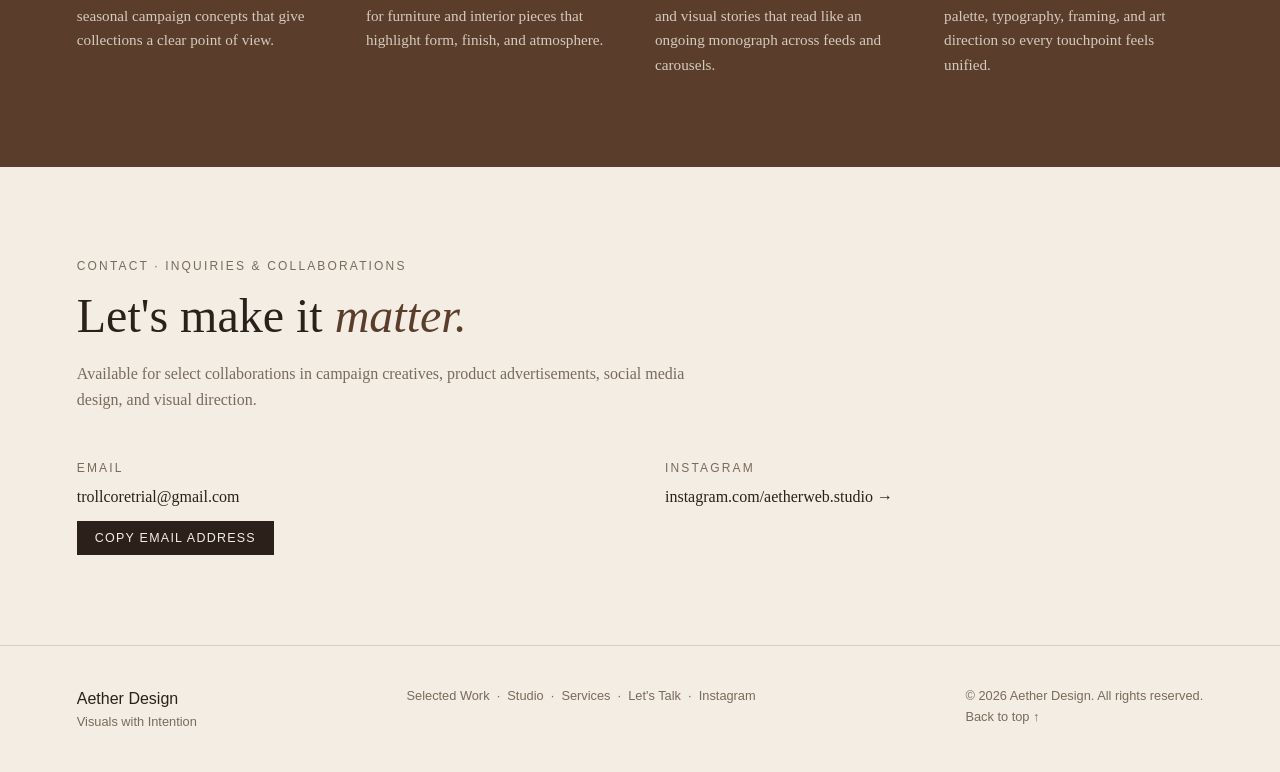
==== commit 54fa35f0: "Update index.html" ====
--- a/index.html
+++ b/index.html
@@ -22,7 +22,7 @@
     color: var(--ink);
     line-height: 1.6;
   }
-  img { display: block; width: 100%; height: auto; }
+  img { display: ; width: 100%; height: auto; }
   a { color: inherit; text-decoration: none; }
   section { padding: 90px 6vw; }
   h1, h2, h3 { font-weight: 400; line-height: 1.15; }
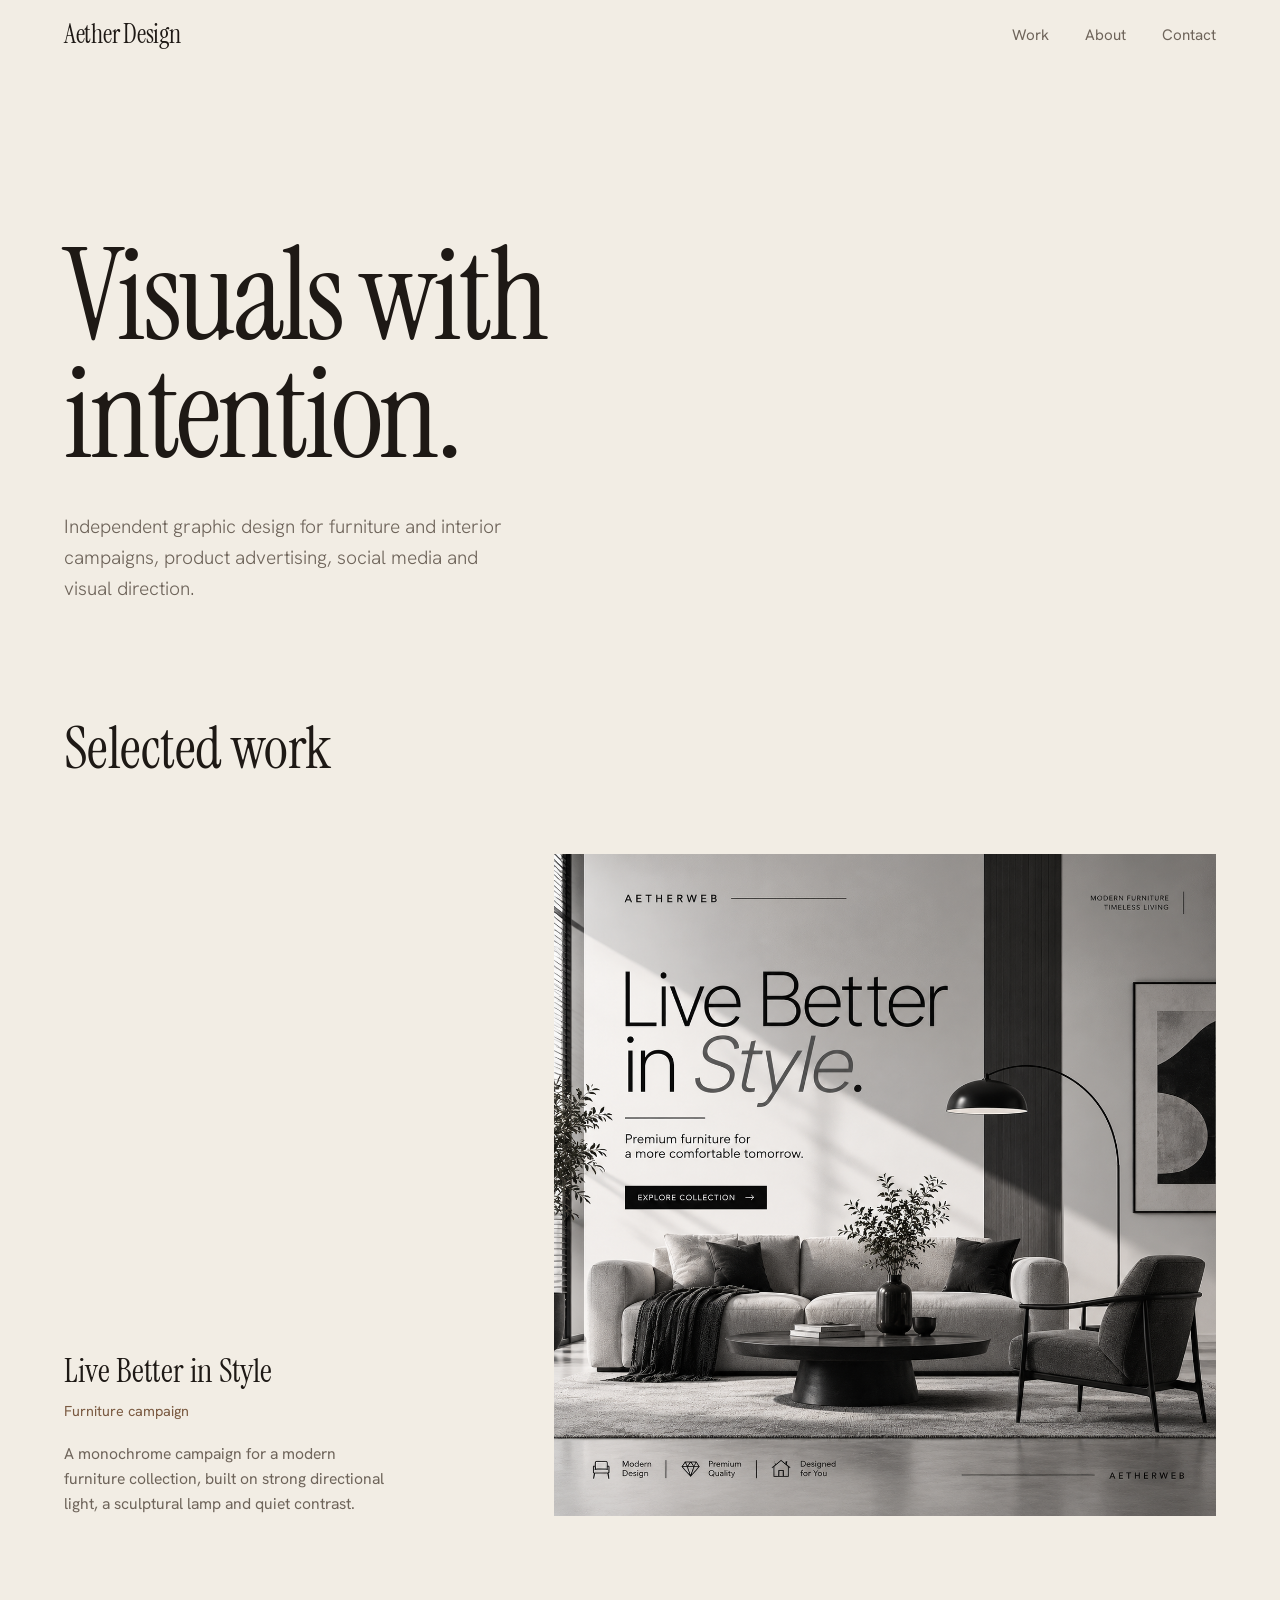
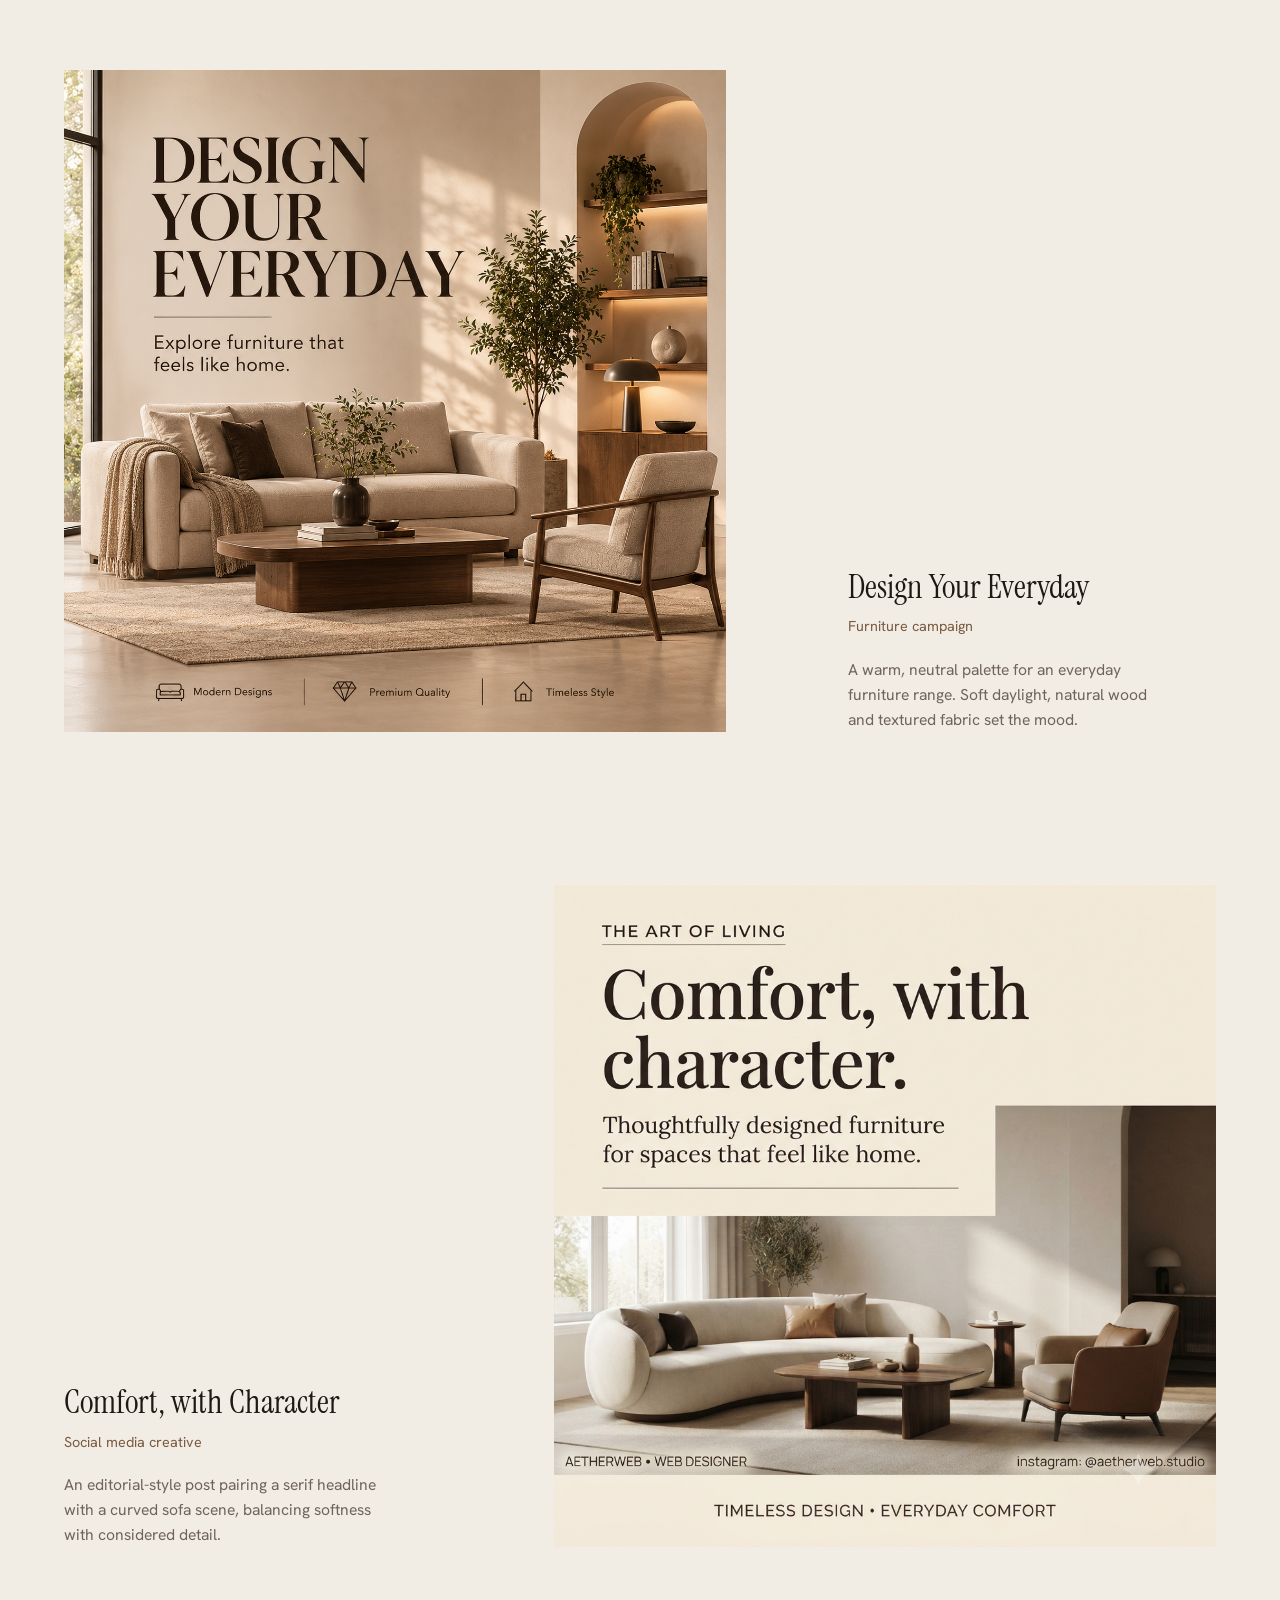
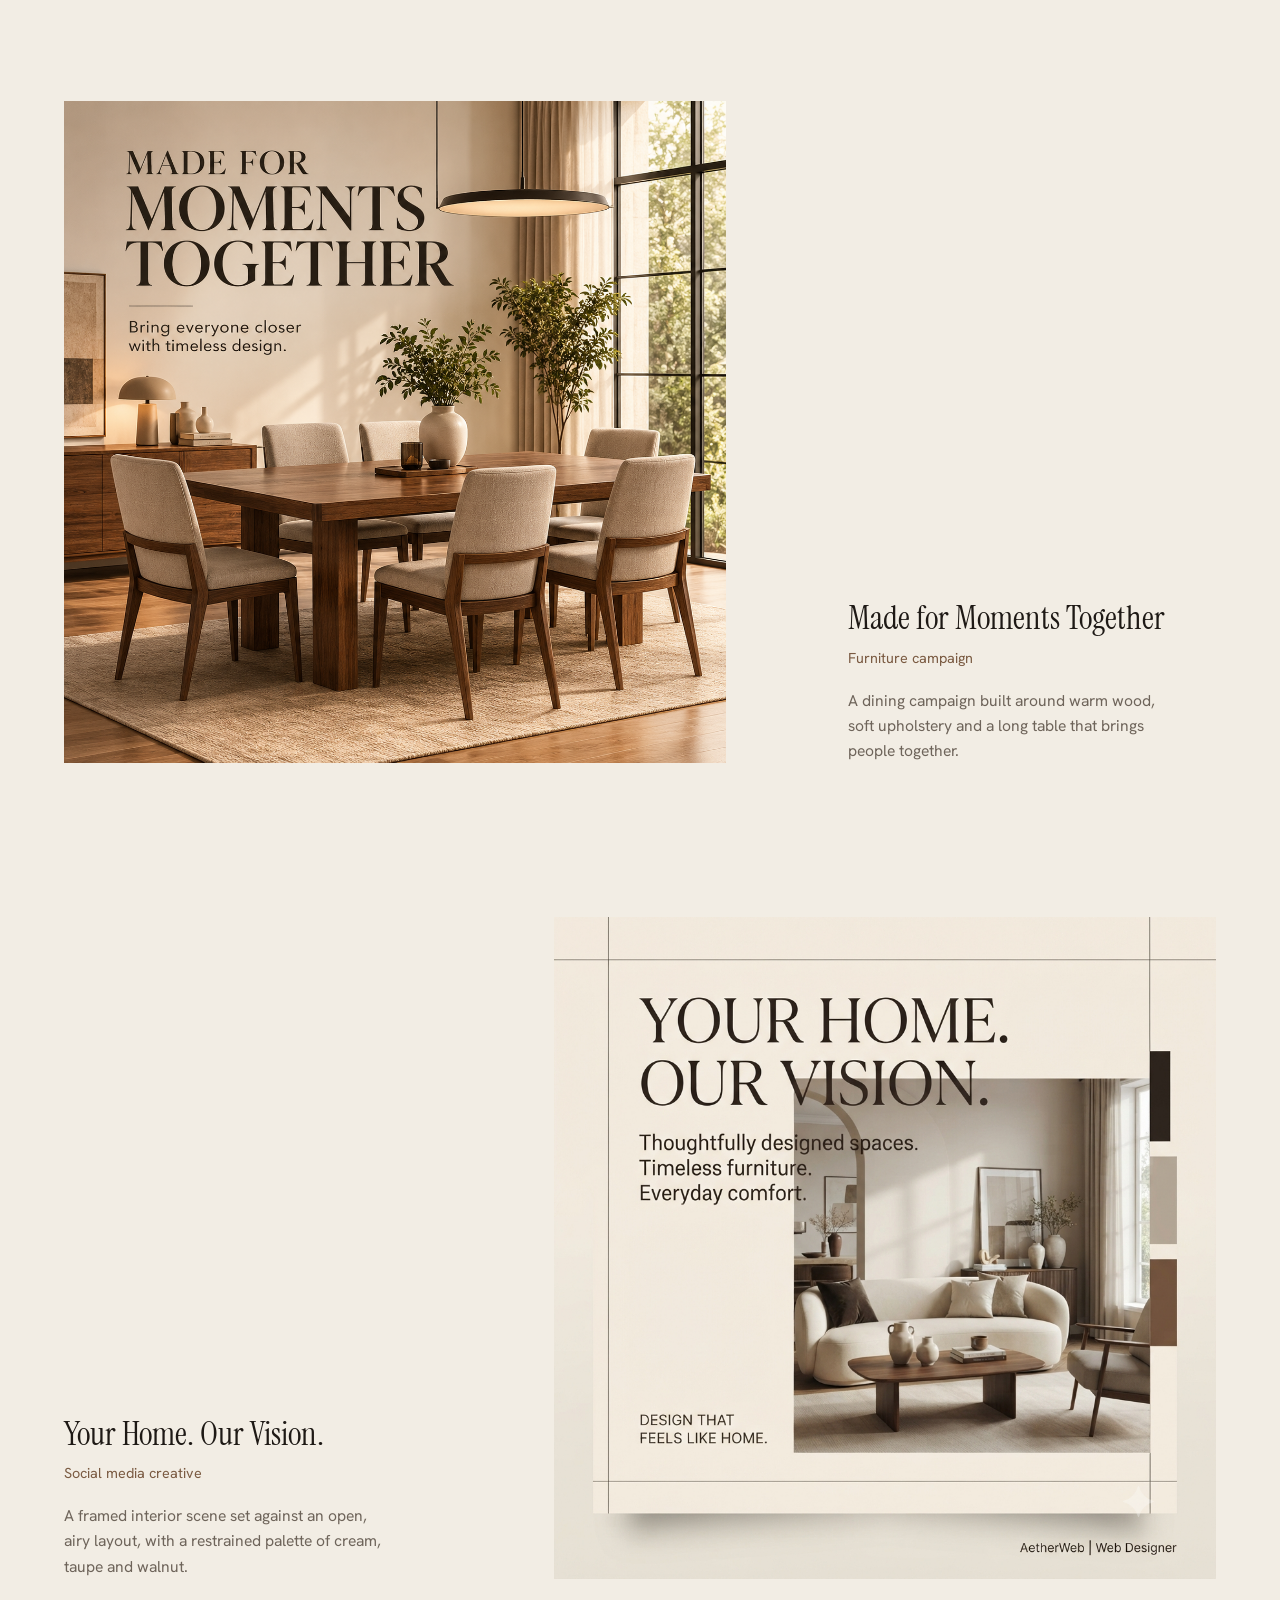
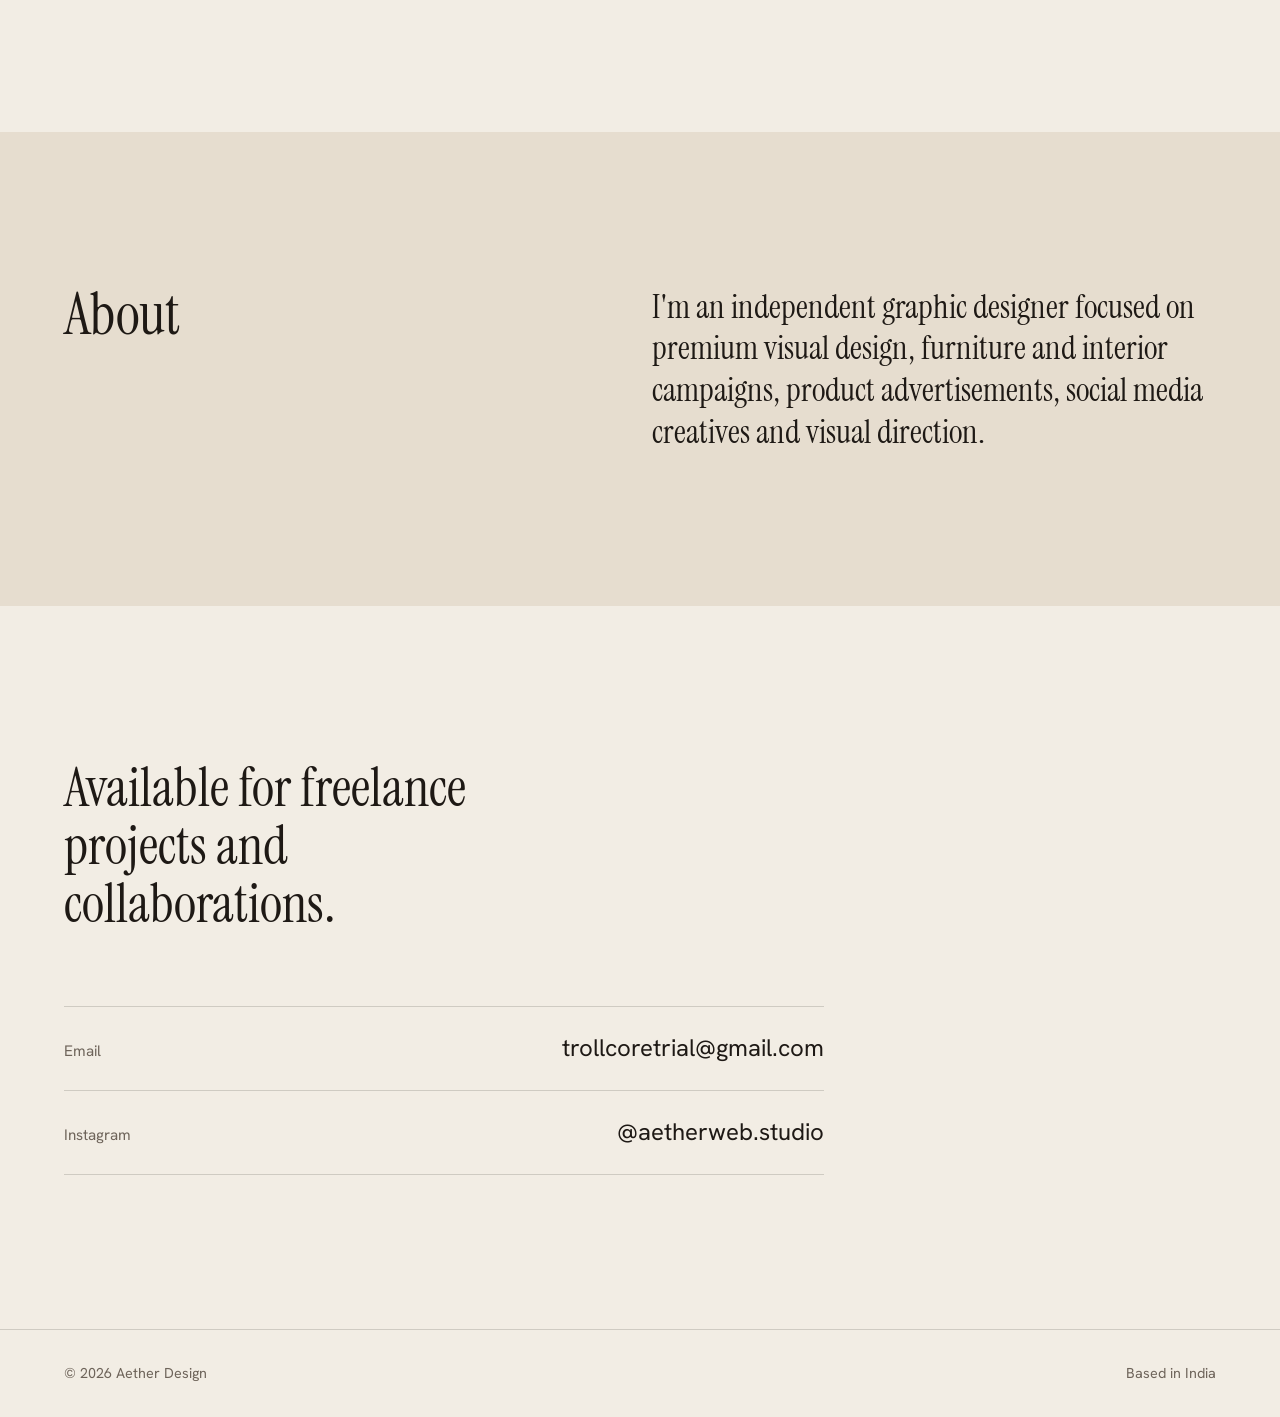
==== commit 350acf68: "Add files via upload" ====
--- a/index.html
+++ b/index.html
@@ -1,304 +1,578 @@
-<!DOCTYPE html>
+<!doctype html>
 <html lang="en">
 <head>
-<meta charset="UTF-8">
-<meta name="viewport" content="width=device-width, initial-scale=1.0">
-<meta name="description" content="Aether Design is an independent creative studio crafting luxury editorial direction, spatial storytelling, and digital flagships for furniture and interior spaces.">
-<title>Aether Design — Visuals with Intention</title>
-<style>
-  :root {
-    --cream: #f4ede3;
-    --sand: #e8dccb;
-    --walnut: #5a3e2b;
-    --ink: #2b211a;
-    --muted: #7a6a5c;
-    --line: rgba(43, 33, 26, 0.15);
-  }
-  * { box-sizing: border-box; margin: 0; padding: 0; }
-  html { scroll-behavior: smooth; }
-  body {
-    font-family: Georgia, "Times New Roman", serif;
-    background: var(--cream);
-    color: var(--ink);
-    line-height: 1.6;
-  }
-  img { display: ; width: 100%; height: auto; }
-  a { color: inherit; text-decoration: none; }
-  section { padding: 90px 6vw; }
-  h1, h2, h3 { font-weight: 400; line-height: 1.15; }
-  h2 { font-size: clamp(1.9rem, 4vw, 3rem); margin-bottom: 18px; }
-  h3 { font-size: 1.6rem; margin-bottom: 10px; }
-  em { font-style: italic; color: var(--walnut); }
-  .label {
-    font-family: Arial, Helvetica, sans-serif;
-    font-size: 0.75rem;
-    letter-spacing: 0.18em;
-    text-transform: uppercase;
-    color: var(--muted);
-  }
-
-  /* Header */
-  header {
-    position: sticky; top: 0; z-index: 10;
-    display: flex; justify-content: space-between; align-items: center;
-    padding: 18px 6vw;
-    background: rgba(244, 237, 227, 0.92);
-    backdrop-filter: blur(8px);
-    border-bottom: 1px solid var(--line);
-  }
-  .brand { font-size: 1.2rem; letter-spacing: 0.08em; }
-  nav a {
-    margin-left: 26px;
-    font-family: Arial, Helvetica, sans-serif;
-    font-size: 0.8rem;
-    letter-spacing: 0.1em;
-    text-transform: uppercase;
-  }
-  nav a:hover { color: var(--walnut); }
-
-  /* Hero */
-  .hero {
-    display: grid; grid-template-columns: 1.1fr 1fr; gap: 50px; align-items: center;
-    min-height: 80vh;
-  }
-  .hero h1 { font-size: clamp(2.6rem, 6vw, 5rem); margin: 18px 0; }
-  .hero p { max-width: 460px; color: var(--muted); margin-bottom: 30px; }
-  .btn {
-    display: inline-block; padding: 14px 26px; margin-right: 12px;
-    font-family: Arial, Helvetica, sans-serif; font-size: 0.85rem;
-    letter-spacing: 0.1em; text-transform: uppercase;
-    border: 1px solid var(--ink);
-  }
-  .btn.solid { background: var(--ink); color: var(--cream); }
-  .btn:hover { opacity: 0.85; }
-  .hero img { aspect-ratio: 4 / 5; object-fit: cover; }
-
-  /* Selected work */
-  .work { background: var(--sand); }
-  .work-intro { max-width: 680px; margin-bottom: 60px; color: var(--muted); }
-  .project { display: grid; grid-template-columns: 1fr 1fr; gap: 50px; align-items: center; margin-bottom: 90px; }
-  .project:nth-child(even) .project-img { order: 2; }
-  .project-img img { border: 1px solid var(--line); }
-  .project-text p { color: var(--muted); margin-bottom: 18px; }
-  .caption { font-family: Arial, Helvetica, sans-serif; font-size: 0.78rem; color: var(--muted); margin-top: 10px; }
-  .link { font-family: Arial, Helvetica, sans-serif; font-size: 0.8rem; letter-spacing: 0.1em; text-transform: uppercase; border-bottom: 1px solid var(--ink); }
-
-  /* Studio */
-  .philo-grid { display: grid; grid-template-columns: repeat(3, 1fr); gap: 40px; margin-top: 50px; }
-  .philo-grid div { border-top: 1px solid var(--line); padding-top: 22px; }
-  .philo-grid p { color: var(--muted); }
-  .quote { font-size: clamp(1.6rem, 3.5vw, 2.4rem); max-width: 900px; margin-bottom: 24px; }
-
-  /* Services */
-  .services { background: var(--walnut); color: var(--cream); }
-  .services h2 em { color: #e8dccb; }
-  .services .label { color: #cdb99f; }
-  .services-intro { max-width: 640px; opacity: 0.85; margin-bottom: 50px; }
-  .service-grid { display: grid; grid-template-columns: repeat(4, 1fr); gap: 30px; }
-  .service-grid div { border-top: 1px solid rgba(244, 237, 227, 0.3); padding-top: 20px; }
-  .service-grid p { opacity: 0.8; font-size: 0.95rem; }
-  .service-grid .num { font-family: Arial, sans-serif; font-size: 0.8rem; color: #cdb99f; }
-
-  /* Contact */
-  .contact-grid { display: grid; grid-template-columns: 1fr 1fr; gap: 50px; margin-top: 40px; }
-  .contact-grid p { margin-top: 6px; }
-  .copy-btn {
-    margin-top: 12px; padding: 10px 18px; cursor: pointer;
-    background: var(--ink); color: var(--cream); border: none;
-    font-family: Arial, sans-serif; font-size: 0.78rem; letter-spacing: 0.1em; text-transform: uppercase;
-  }
-
-  footer {
-    padding: 40px 6vw; border-top: 1px solid var(--line);
-    display: flex; justify-content: space-between; flex-wrap: wrap; gap: 14px;
-    font-family: Arial, sans-serif; font-size: 0.8rem; color: var(--muted);
-  }
-
-  @media (max-width: 900px) {
-    .hero, .project, .contact-grid { grid-template-columns: 1fr; }
-    .project:nth-child(even) .project-img { order: 0; }
-    .philo-grid, .service-grid { grid-template-columns: 1fr 1fr; }
-    nav a { margin-left: 14px; }
-  }
-  @media (max-width: 560px) {
-    .philo-grid, .service-grid { grid-template-columns: 1fr; }
-    header { flex-direction: column; gap: 12px; }
-  }
+  <meta charset="UTF-8">
+  <meta name="viewport" content="width=device-width, initial-scale=1">
+  <title>Aether Design | Visuals with intention.</title>
+  <meta name="description" content="Aether Design is an independent graphic design studio focused on furniture and interior campaigns, product advertising, social media creatives and visual direction.">
+  <link rel="preconnect" href="https://fonts.googleapis.com">
+  <link rel="preconnect" href="https://fonts.gstatic.com" crossorigin>
+  <link href="https://fonts.googleapis.com/css2?family=Hanken+Grotesk:wght@300;400;500&family=Instrument+Serif:ital@0;1&display=swap" rel="stylesheet">
+  <style>
+/* Aether Design
+   Palette: bone paper, sand, espresso ink, muted umber, oak accent.
+   Type: Instrument Serif for display, Hanken Grotesk for text. */
+
+:root {
+  --bone: #F2EDE4;
+  --sand: #E6DDCF;
+  --ink: #1E1915;
+  --muted: #6E645A;
+  --oak: #7A5A41;
+  --rule: rgba(30, 25, 21, 0.16);
+
+  --serif: "Instrument Serif", Georgia, serif;
+  --sans: "Hanken Grotesk", system-ui, sans-serif;
+
+  --gutter: clamp(20px, 5vw, 72px);
+}
+
+*,
+*::before,
+*::after {
+  box-sizing: border-box;
+  margin: 0;
+  padding: 0;
+}
+
+html {
+  scroll-behavior: smooth;
+  scroll-padding-top: 96px;
+}
+
+body {
+  background: var(--bone);
+  color: var(--ink);
+  font-family: var(--sans);
+  font-weight: 400;
+  font-size: 17px;
+  line-height: 1.6;
+  -webkit-font-smoothing: antialiased;
+}
+
+img {
+  display: block;
+  max-width: 100%;
+  height: auto;
+}
+
+a {
+  color: inherit;
+}
+
+:focus-visible {
+  outline: 2px solid var(--oak);
+  outline-offset: 4px;
+}
+
+.skip-link {
+  position: absolute;
+  left: -999px;
+}
+
+.skip-link:focus {
+  left: 16px;
+  top: 16px;
+  z-index: 10;
+  background: var(--ink);
+  color: var(--bone);
+  padding: 8px 12px;
+}
+
+.visually-hidden {
+  position: absolute;
+  width: 1px;
+  height: 1px;
+  overflow: hidden;
+  clip: rect(0 0 0 0);
+  white-space: nowrap;
+}
+
+/* Header */
+
+.site-header {
+  position: sticky;
+  top: 0;
+  z-index: 5;
+  display: flex;
+  justify-content: space-between;
+  align-items: center;
+  padding: 22px var(--gutter);
+  background: var(--bone);
+  border-bottom: 1px solid transparent;
+  transition: border-color 0.3s ease;
+}
+
+.site-header.is-scrolled {
+  border-bottom-color: var(--rule);
+}
+
+.wordmark {
+  font-family: var(--serif);
+  font-size: 1.6rem;
+  line-height: 1;
+  text-decoration: none;
+  letter-spacing: -0.01em;
+}
+
+.site-nav {
+  display: flex;
+  gap: clamp(18px, 3vw, 36px);
+}
+
+.site-nav a {
+  font-size: 0.95rem;
+  color: var(--muted);
+  text-decoration: none;
+  transition: color 0.2s ease;
+}
+
+.site-nav a:hover {
+  color: var(--ink);
+}
+
+/* Hero */
+
+.hero {
+  max-width: 1400px;
+  padding: clamp(80px, 13vw, 170px) var(--gutter) clamp(64px, 9vw, 120px);
+}
+
+.hero h1 {
+  font-family: var(--serif);
+  font-weight: 400;
+  font-size: clamp(3.4rem, 10vw, 9rem);
+  line-height: 0.92;
+  letter-spacing: -0.025em;
+  max-width: 10ch;
+}
+
+.hero-lede {
+  margin-top: 40px;
+  max-width: 42ch;
+  font-size: clamp(1.05rem, 1.5vw, 1.25rem);
+  font-weight: 300;
+  color: var(--muted);
+}
+
+/* Shared section heading */
+
+.section-title {
+  font-family: var(--serif);
+  font-weight: 400;
+  font-size: clamp(2.2rem, 4.5vw, 3.6rem);
+  line-height: 1;
+  letter-spacing: -0.01em;
+  margin-bottom: clamp(48px, 6vw, 84px);
+}
+
+/* Work: staggered, asymmetric layout on a 12-column grid */
+
+.work {
+  padding: 0 var(--gutter) clamp(96px, 12vw, 170px);
+}
+
+.project {
+  display: grid;
+  grid-template-columns: repeat(12, 1fr);
+  gap: 24px;
+  align-items: end;
+  margin-bottom: clamp(96px, 12vw, 170px);
+}
+
+.project:last-child {
+  margin-bottom: 0;
+}
+
+.project:nth-child(odd) .project-image {
+  grid-column: 1 / span 7;
+  grid-row: 1;
+}
+
+.project:nth-child(odd) .project-meta {
+  grid-column: 9 / span 4;
+  grid-row: 1;
+}
+
+.project:nth-child(even) .project-image {
+  grid-column: 6 / span 7;
+  grid-row: 1;
+}
+
+.project:nth-child(even) .project-meta {
+  grid-column: 1 / span 4;
+  grid-row: 1;
+}
+
+.project-image {
+  display: block;
+  width: 100%;
+  padding: 0;
+  border: 0;
+  background: var(--sand);
+  cursor: zoom-in;
+}
+
+.project-image img {
+  width: 100%;
+  transition: opacity 0.4s ease;
+}
+
+.project-image:hover img {
+  opacity: 0.94;
+}
+
+.project-meta h3 {
+  font-family: var(--serif);
+  font-weight: 400;
+  font-size: clamp(1.7rem, 2.6vw, 2.4rem);
+  line-height: 1.1;
+  margin-bottom: 10px;
+}
+
+.project-kind {
+  font-size: 0.9rem;
+  color: var(--oak);
+  margin-bottom: 18px;
+}
+
+.project-meta p:last-child {
+  max-width: 36ch;
+  font-size: 0.98rem;
+  color: var(--muted);
+}
+
+/* About */
+
+.about {
+  display: grid;
+  grid-template-columns: repeat(12, 1fr);
+  gap: 24px;
+  align-items: start;
+  padding: clamp(96px, 12vw, 170px) var(--gutter);
+  background: var(--sand);
+}
+
+.about .section-title {
+  grid-column: 1 / span 5;
+  margin-bottom: 0;
+}
+
+.about-text {
+  grid-column: 7 / span 6;
+  font-family: var(--serif);
+  font-size: clamp(1.6rem, 2.6vw, 2.3rem);
+  line-height: 1.25;
+}
+
+/* Contact */
+
+.contact {
+  padding: clamp(96px, 12vw, 170px) var(--gutter);
+}
+
+.contact-lead {
+  font-family: var(--serif);
+  font-size: clamp(2rem, 4.2vw, 3.6rem);
+  line-height: 1.08;
+  max-width: 18ch;
+  margin-bottom: clamp(48px, 6vw, 72px);
+}
+
+.contact-list {
+  list-style: none;
+  border-top: 1px solid var(--rule);
+  max-width: 760px;
+}
+
+.contact-list li {
+  display: flex;
+  flex-wrap: wrap;
+  justify-content: space-between;
+  align-items: baseline;
+  gap: 12px 24px;
+  padding: 22px 0;
+  border-bottom: 1px solid var(--rule);
+}
+
+.contact-list span {
+  font-size: 0.95rem;
+  color: var(--muted);
+}
+
+.contact-list a {
+  font-size: clamp(1.1rem, 2vw, 1.5rem);
+  text-decoration: none;
+  border-bottom: 1px solid transparent;
+  transition: border-color 0.2s ease;
+}
+
+.contact-list a:hover {
+  border-bottom-color: currentColor;
+}
+
+/* Footer */
+
+.site-footer {
+  display: flex;
+  flex-wrap: wrap;
+  justify-content: space-between;
+  gap: 12px 24px;
+  padding: 32px var(--gutter);
+  border-top: 1px solid var(--rule);
+  font-size: 0.9rem;
+  color: var(--muted);
+}
+
+/* Lightbox */
+
+.lightbox {
+  border: 0;
+  padding: 0;
+  background: transparent;
+  max-width: min(94vw, 1200px);
+  max-height: 92vh;
+}
+
+.lightbox::backdrop {
+  background: rgba(30, 25, 21, 0.9);
+}
+
+.lightbox img {
+  max-height: 90vh;
+  width: auto;
+  max-width: 100%;
+  margin: 0 auto;
+  object-fit: contain;
+}
+
+.lightbox-close {
+  position: absolute;
+  top: 12px;
+  right: 12px;
+  padding: 8px 14px;
+  border: 0;
+  background: rgba(30, 25, 21, 0.7);
+  color: var(--bone);
+  font: inherit;
+  font-size: 0.9rem;
+  cursor: pointer;
+}
+
+.lightbox-close:hover {
+  background: var(--ink);
+}
+
+/* Responsive */
+
+@media (max-width: 800px) {
+  .project {
+    grid-template-columns: 1fr;
+  }
+
+  .project .project-image,
+  .project .project-meta {
+    grid-column: 1 / -1;
+    grid-row: auto;
+  }
+
+  .about .section-title,
+  .about-text {
+    grid-column: 1 / -1;
+  }
+
+  .about-text {
+    margin-top: 40px;
+  }
+}
+
+@media (max-width: 520px) {
+  .site-nav {
+    gap: 16px;
+  }
+
+  .site-nav a {
+    font-size: 0.9rem;
+  }
+}
+
+@media (prefers-reduced-motion: reduce) {
+  html {
+    scroll-behavior: auto;
+  }
+
+  *,
+  *::before,
+  *::after {
+    transition: none !important;
+  }
+}
+
 </style>
 </head>
 <body>
 
-<header id="top">
-  <a class="brand" href="#top">Aether <em>Design</em></a>
-  <nav>
-    <a href="#selected-work">Selected Work</a>
-    <a href="#studio">Studio</a>
-    <a href="#services">Services</a>
-    <a href="#contact">Let's Talk</a>
-  </nav>
-</header>
-
-<section class="hero">
-  <div>
-    <p class="label">Aether Design · Editorial Practice · Spatial &amp; Visual Concepts</p>
-    <h1>Visuals with <em>intention.</em></h1>
-    <p>An independent creative studio shaping calm, art-directed campaign visuals, product advertisements, social stories, and visual direction for furniture and interior spaces.</p>
-    <a class="btn solid" href="#selected-work">Explore selected work →</a>
-    <a class="btn" href="#contact">Let's Talk</a>
-  </div>
-  <div>
-    <img src="1000090144_2.jpg" alt="Monochrome living room with arched floor lamp, dark coffee table and textured seating">
-    <p class="caption">Relief Study · Monochrome</p>
-  </div>
-</section>
-
-<section class="work" id="selected-work">
-  <p class="label">Selected Work · Independent Concepts</p>
-  <h2 style="margin-top:12px;">Four spatial studies in <em>form, light &amp; stillness.</em></h2>
-  <p class="work-intro">Self-initiated furniture and interior advertising concepts developed inside Aether Design to explore editorial pacing, proportion, and material mood. Independent concept works — not commissioned client work.</p>
-
-  <!-- Project 01 -->
-  <div class="project">
-    <div class="project-img">
-      <img src="1000090179.jpg" ...>" alt="Timber dining table with upholstered chairs beneath a round pendant light">
-      <p class="caption">Plate 01A · Independent Concept</p>
-    </div>
-    <div class="project-text">
-      <p class="label">Project 01 · Dining / Campaign Concept</p>
-      <h3>Made for Moments</h3>
-      <p>An intimate dining concept pairing solid timber joinery, textured upholstery, and soft afternoon light to frame unhurried gatherings.</p>
-      <a class="link" href="#selected-work">Inspect Plate → Self-Initiated Concept</a>
-    </div>
-  </div>
-
-  <!-- Project 02 -->
-  <div class="project">
-    <div class="project-img">
-      <img src="1000090142_3.jpg" alt="Sunlit living room with cream sofa, walnut coffee table and arched shelving">
-      <p class="caption">Plate 02A · Independent Concept</p>
-    </div>
-    <div class="project-text">
-      <p class="label">Project 02 · Living / Product Campaign</p>
-      <h3>Design Your Everyday</h3>
-      <p>A multi-frame living room exploration examining how tactile textiles, rounded silhouettes, and natural light rhythm support everyday life.</p>
-      <a class="link" href="#selected-work">Inspect Suite → Self-Initiated Concept</a>
-    </div>
-  </div>
-
-  <!-- Project 03 -->
-  <div class="project">
-    <div class="project-img">
-      <img src="1000090154_3.jpg" alt="Curved cream sofa and walnut table with a leather armchair">
-      <p class="caption">Plate 03A · Independent Concept</p>
-    </div>
-    <div class="project-text">
-      <p class="label">Project 03 · Furniture / Editorial Visual</p>
-      <h3>Quiet Statement</h3>
-      <p>An editorial furniture study focused on quiet contrast — balancing dark timber, matte metal, and soft tonal grain without visual noise.</p>
-      <a class="link" href="#selected-work">Inspect Plate → Self-Initiated Concept</a>
-    </div>
-  </div>
-
-  <!-- Project 04 -->
-  <div class="project">
-    <div class="project-img">
-      <img src="1000090155_3.jpg" alt="Living room with arched wall, cream sofa and walnut coffee table">
-      <p class="caption">Plate 04A · Independent Concept</p>
-    </div>
-    <div class="project-text">
-      <p class="label">Project 04 · Interior / Campaign Concept</p>
-      <h3>Your Home, Reimagined</h3>
-      <p>A framed spatial composition uniting architectural arches, warm mineral tones, and measured whitespace to evoke calm domesticity.</p>
-      <a class="link" href="#selected-work">Inspect Plate → Self-Initiated Concept</a>
-    </div>
-  </div>
-</section>
-
-<section id="studio">
-  <p class="label">Studio Philosophy · Aether Design</p>
-  <h2 class="quote" style="margin-top:14px;">"Good design doesn't ask for attention. <em>It earns it."</em></h2>
-  <p style="max-width:680px; color:var(--muted);">Aether Design approaches every frame with quiet discipline. Rather than crowding spaces with spectacle, we build visual storytelling around clear hierarchy, natural light, honest materiality, and deliberate restraint.</p>
-  <div class="philo-grid">
-    <div>
-      <p class="label">01 · Intention</p>
-      <h3 style="margin-top:8px;">Purposeful Form</h3>
-      <p>Every headline, proportion, and pause serves a clear editorial role.</p>
-    </div>
-    <div>
-      <p class="label">02 · Detail</p>
-      <h3 style="margin-top:8px;">Measured Craft</h3>
-      <p>Fine typographic spacing, quiet borders, and balanced composition.</p>
-    </div>
-    <div>
-      <p class="label">03 · Story</p>
-      <h3 style="margin-top:8px;">Spatial Mood</h3>
-      <p>Visual narratives that let furniture and interiors speak naturally.</p>
-    </div>
-  </div>
-</section>
-
-<section class="services" id="services">
-  <p class="label">Services · Creative Disciplines</p>
-  <h2 style="margin-top:12px;">Focused direction for <em>considered brands.</em></h2>
-  <p class="services-intro">Four core disciplines tailored for furniture makers, interior studios, and design-led houses seeking a refined visual presence.</p>
-  <div class="service-grid">
-    <div>
-      <p class="num">01</p>
-      <h3>Campaign Creatives</h3>
-      <p>Cohesive editorial key visuals and seasonal campaign concepts that give collections a clear point of view.</p>
-    </div>
-    <div>
-      <p class="num">02</p>
-      <h3>Product Advertisements</h3>
-      <p>Composed, high-craft promotional visuals for furniture and interior pieces that highlight form, finish, and atmosphere.</p>
-    </div>
-    <div>
-      <p class="num">03</p>
-      <h3>Social Media Design</h3>
-      <p>Thoughtfully sequenced social layouts and visual stories that read like an ongoing monograph across feeds and carousels.</p>
-    </div>
-    <div>
-      <p class="num">04</p>
-      <h3>Visual Direction</h3>
-      <p>End-to-end aesthetic guidance covering palette, typography, framing, and art direction so every touchpoint feels unified.</p>
-    </div>
-  </div>
-</section>
-
-<section id="contact">
-  <p class="label">Contact · Inquiries &amp; Collaborations</p>
-  <h2 style="margin-top:12px;">Let's make it <em>matter.</em></h2>
-  <p style="max-width:640px; color:var(--muted);">Available for select collaborations in campaign creatives, product advertisements, social media design, and visual direction.</p>
-  <div class="contact-grid">
-    <div>
-      <p class="label">Email</p>
-      <p><a href="mailto:trollcoretrial@gmail.com">trollcoretrial@gmail.com</a></p>
-      <button class="copy-btn" onclick="navigator.clipboard.writeText('trollcoretrial@gmail.com'); this.textContent='Copied';">Copy Email Address</button>
-    </div>
-    <div>
-      <p class="label">Instagram</p>
-      <p><a href="https://www.instagram.com/aetherweb.studio/" target="_blank" rel="noopener">instagram.com/aetherweb.studio →</a></p>
-    </div>
-  </div>
-</section>
-
-<footer>
-  <div>
-    <strong style="font-weight:400; font-size:1rem; color:var(--ink);">Aether Design</strong><br>
-    Visuals with Intention
-  </div>
-  <div>
-    <a href="#selected-work">Selected Work</a> &nbsp;·&nbsp;
-    <a href="#studio">Studio</a> &nbsp;·&nbsp;
-    <a href="#services">Services</a> &nbsp;·&nbsp;
-    <a href="#contact">Let's Talk</a> &nbsp;·&nbsp;
-    <a href="https://www.instagram.com/aetherweb.studio/" target="_blank" rel="noopener">Instagram</a>
-  </div>
-  <div>
-    © 2026 Aether Design. All rights reserved.<br>
-    <a href="#top">Back to top ↑</a>
-  </div>
-</footer>
-
+  <a class="skip-link" href="#work">Skip to work</a>
+
+  <header class="site-header">
+    <a class="wordmark" href="#top">Aether Design</a>
+    <nav class="site-nav" aria-label="Primary">
+      <a href="#work">Work</a>
+      <a href="#about">About</a>
+      <a href="#contact">Contact</a>
+    </nav>
+  </header>
+
+  <main id="top">
+
+    <section class="hero" aria-labelledby="hero-title">
+      <h1 id="hero-title">Visuals with intention.</h1>
+      <p class="hero-lede">Independent graphic design for furniture and interior campaigns, product advertising, social media and visual direction.</p>
+    </section>
+
+    <section id="work" class="work" aria-labelledby="work-title">
+      <h2 id="work-title" class="section-title">Selected work</h2>
+
+      <article class="project">
+        <button class="project-image" type="button" aria-label="View Live Better in Style larger">
+          <img src="[data-uri]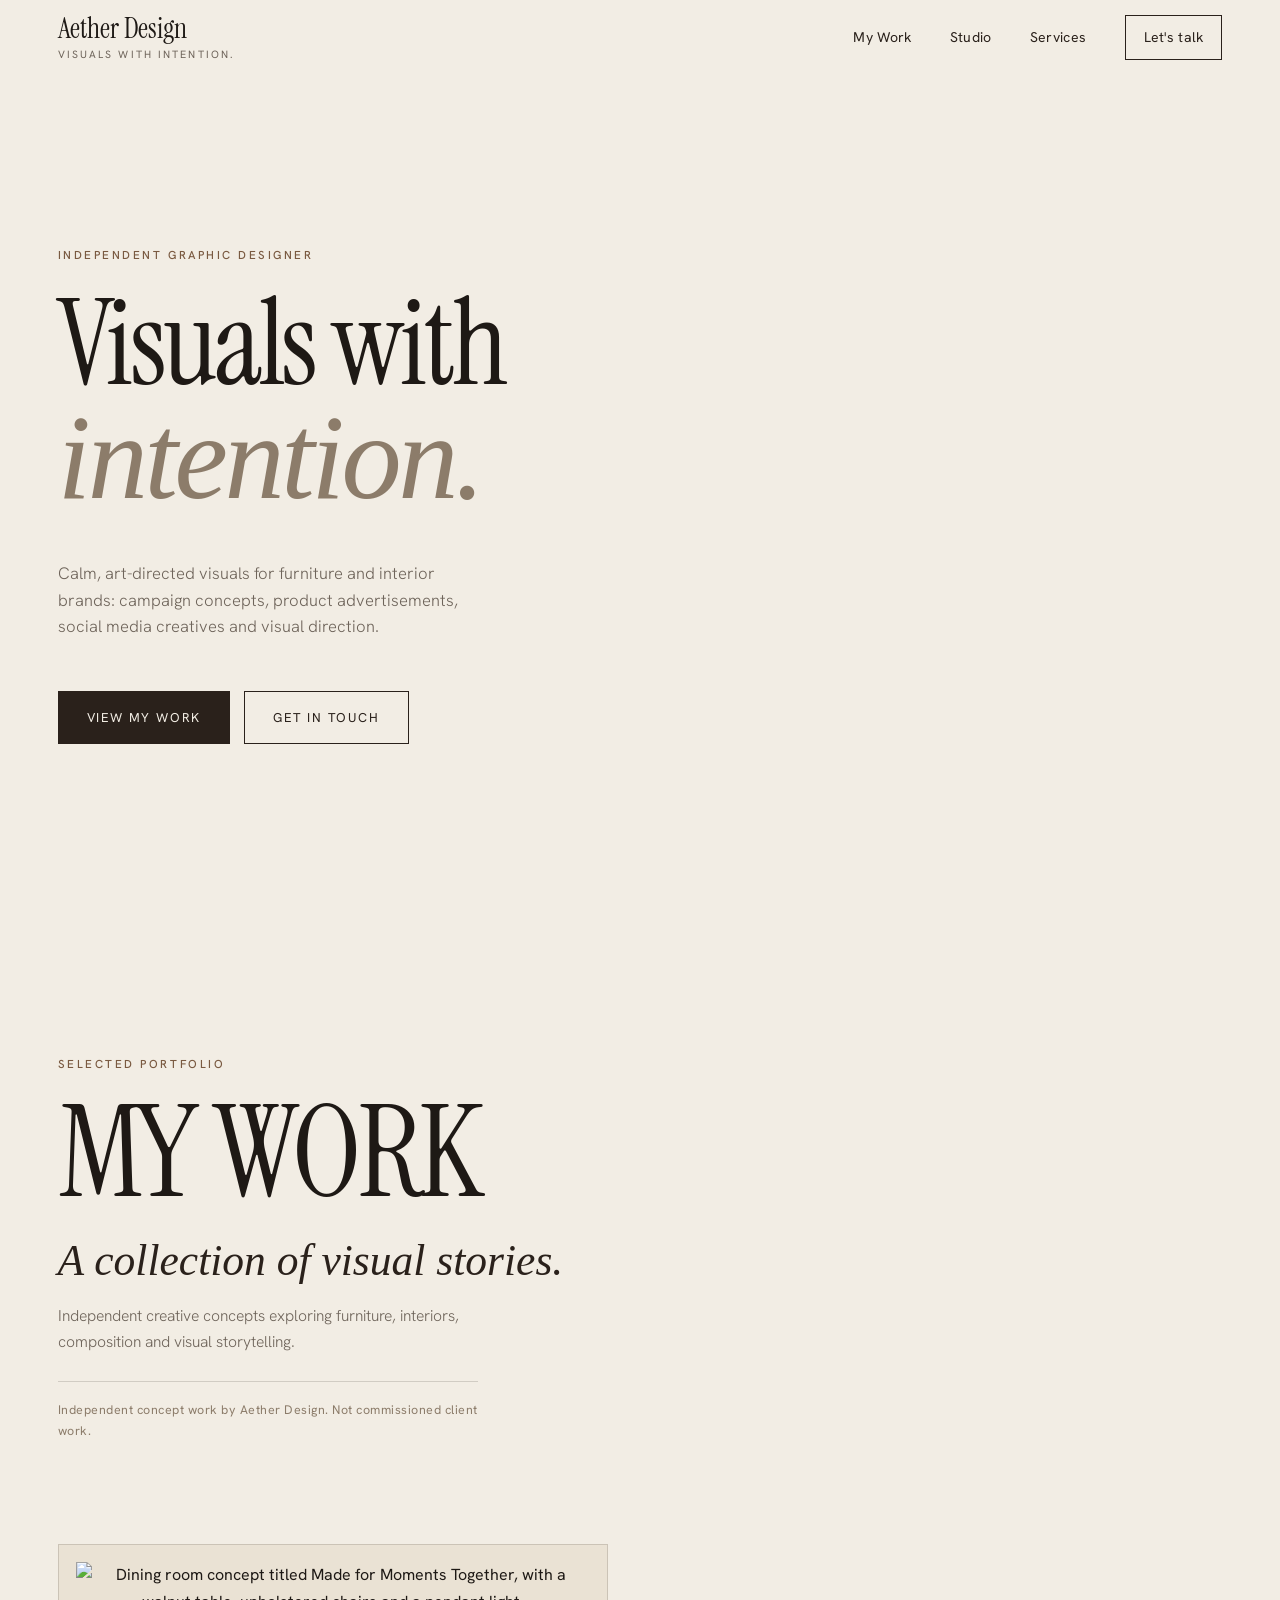
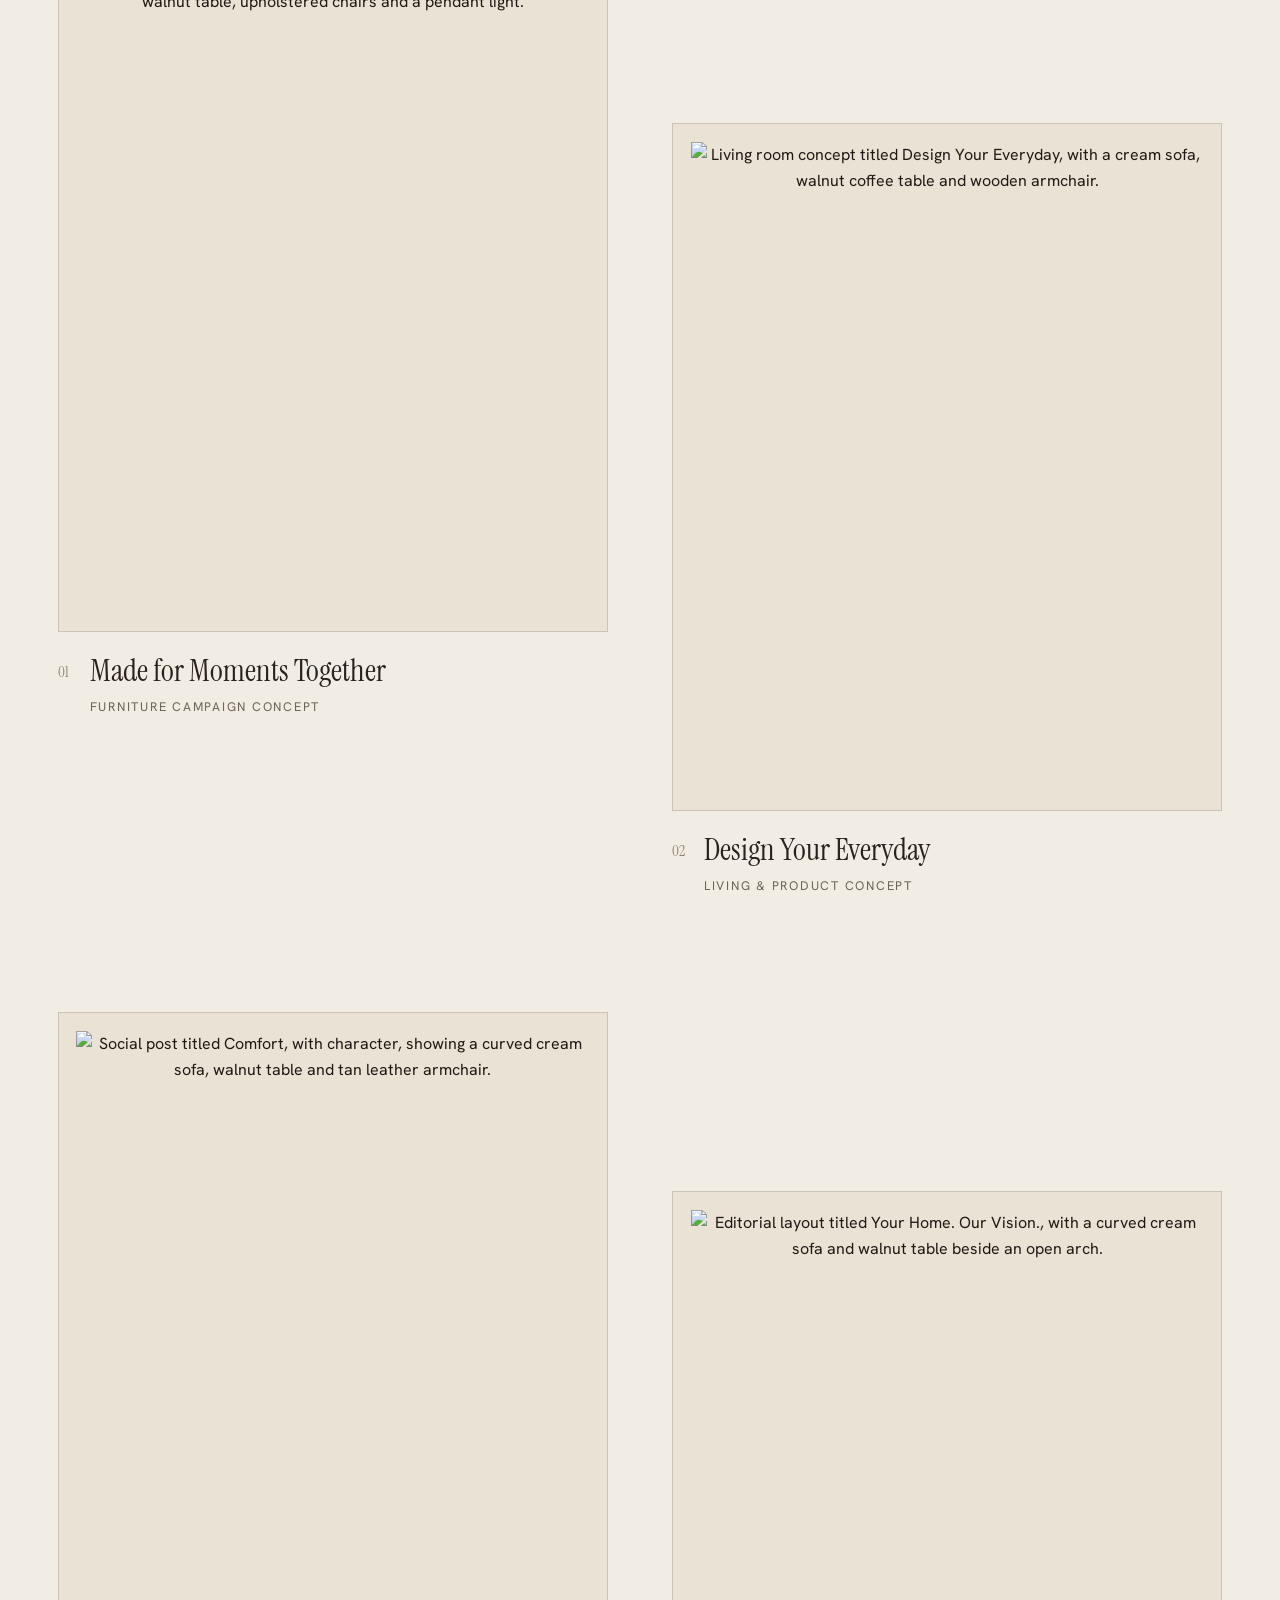
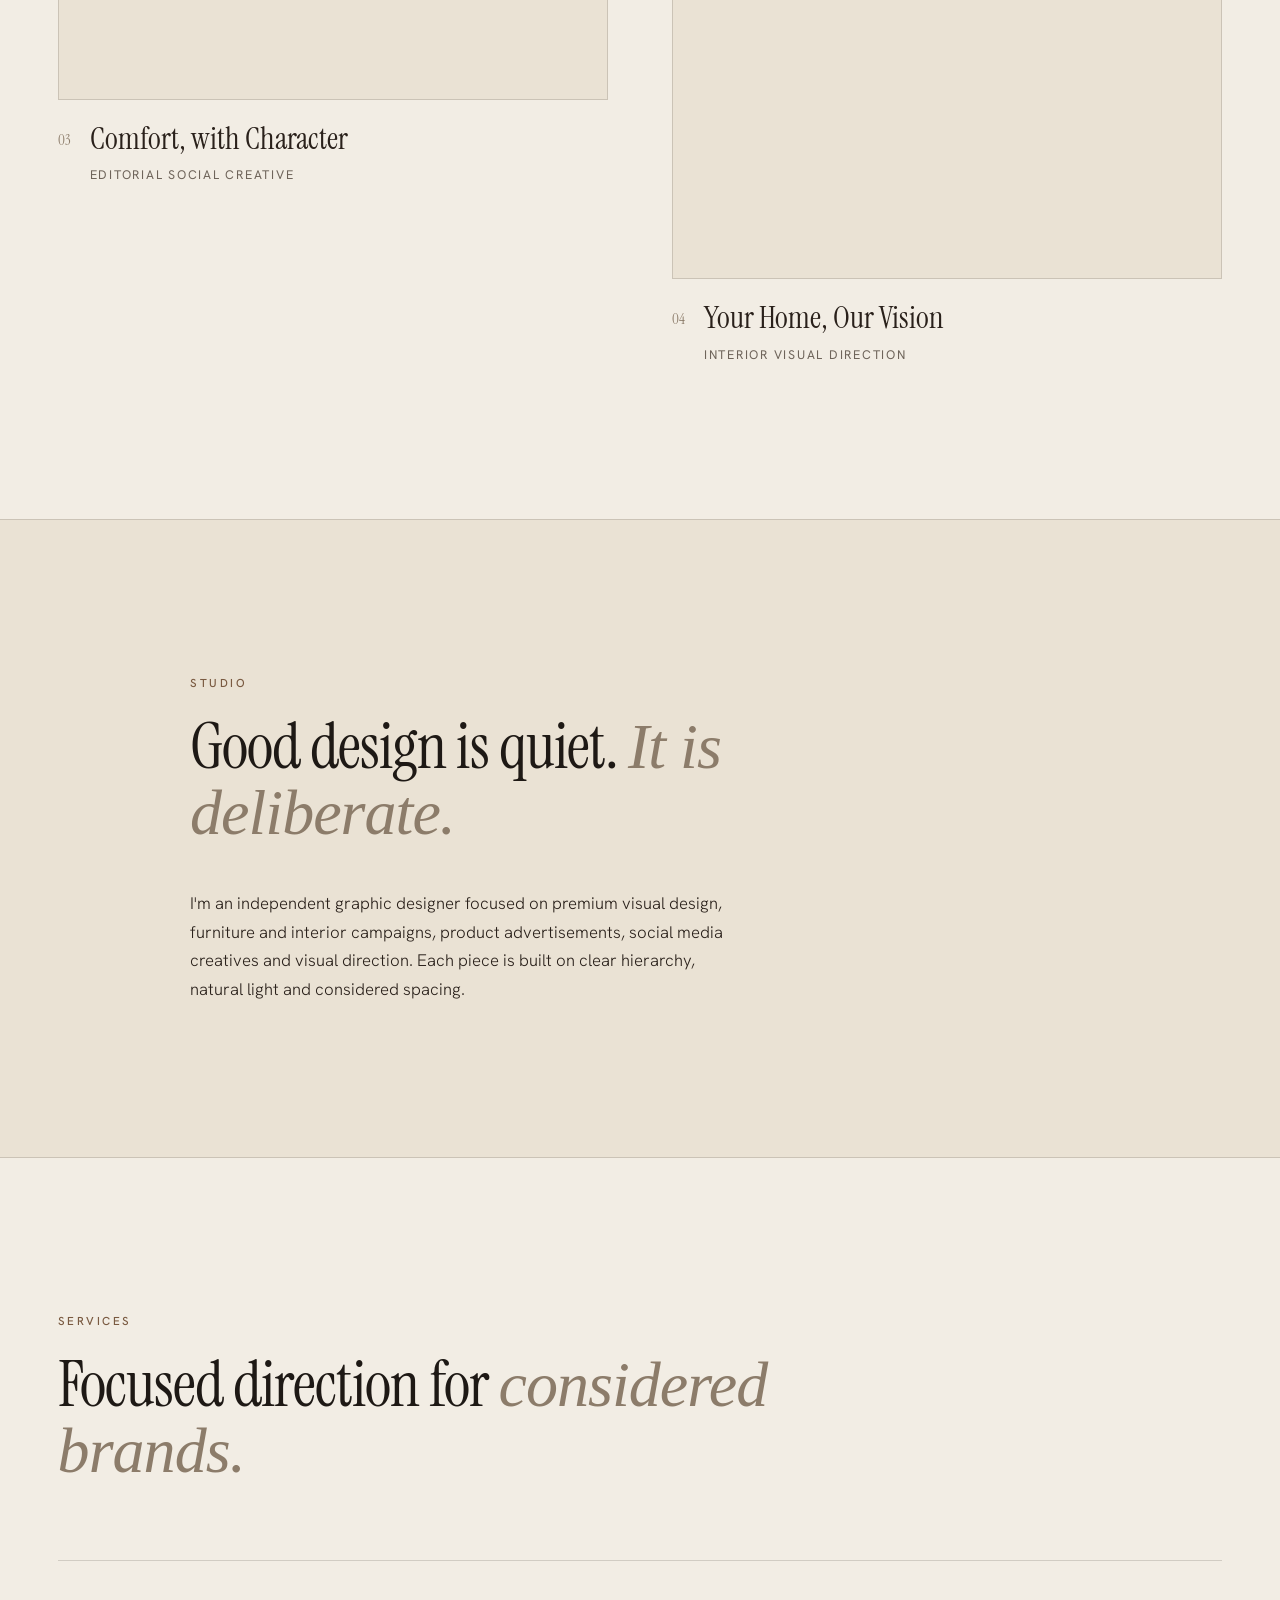
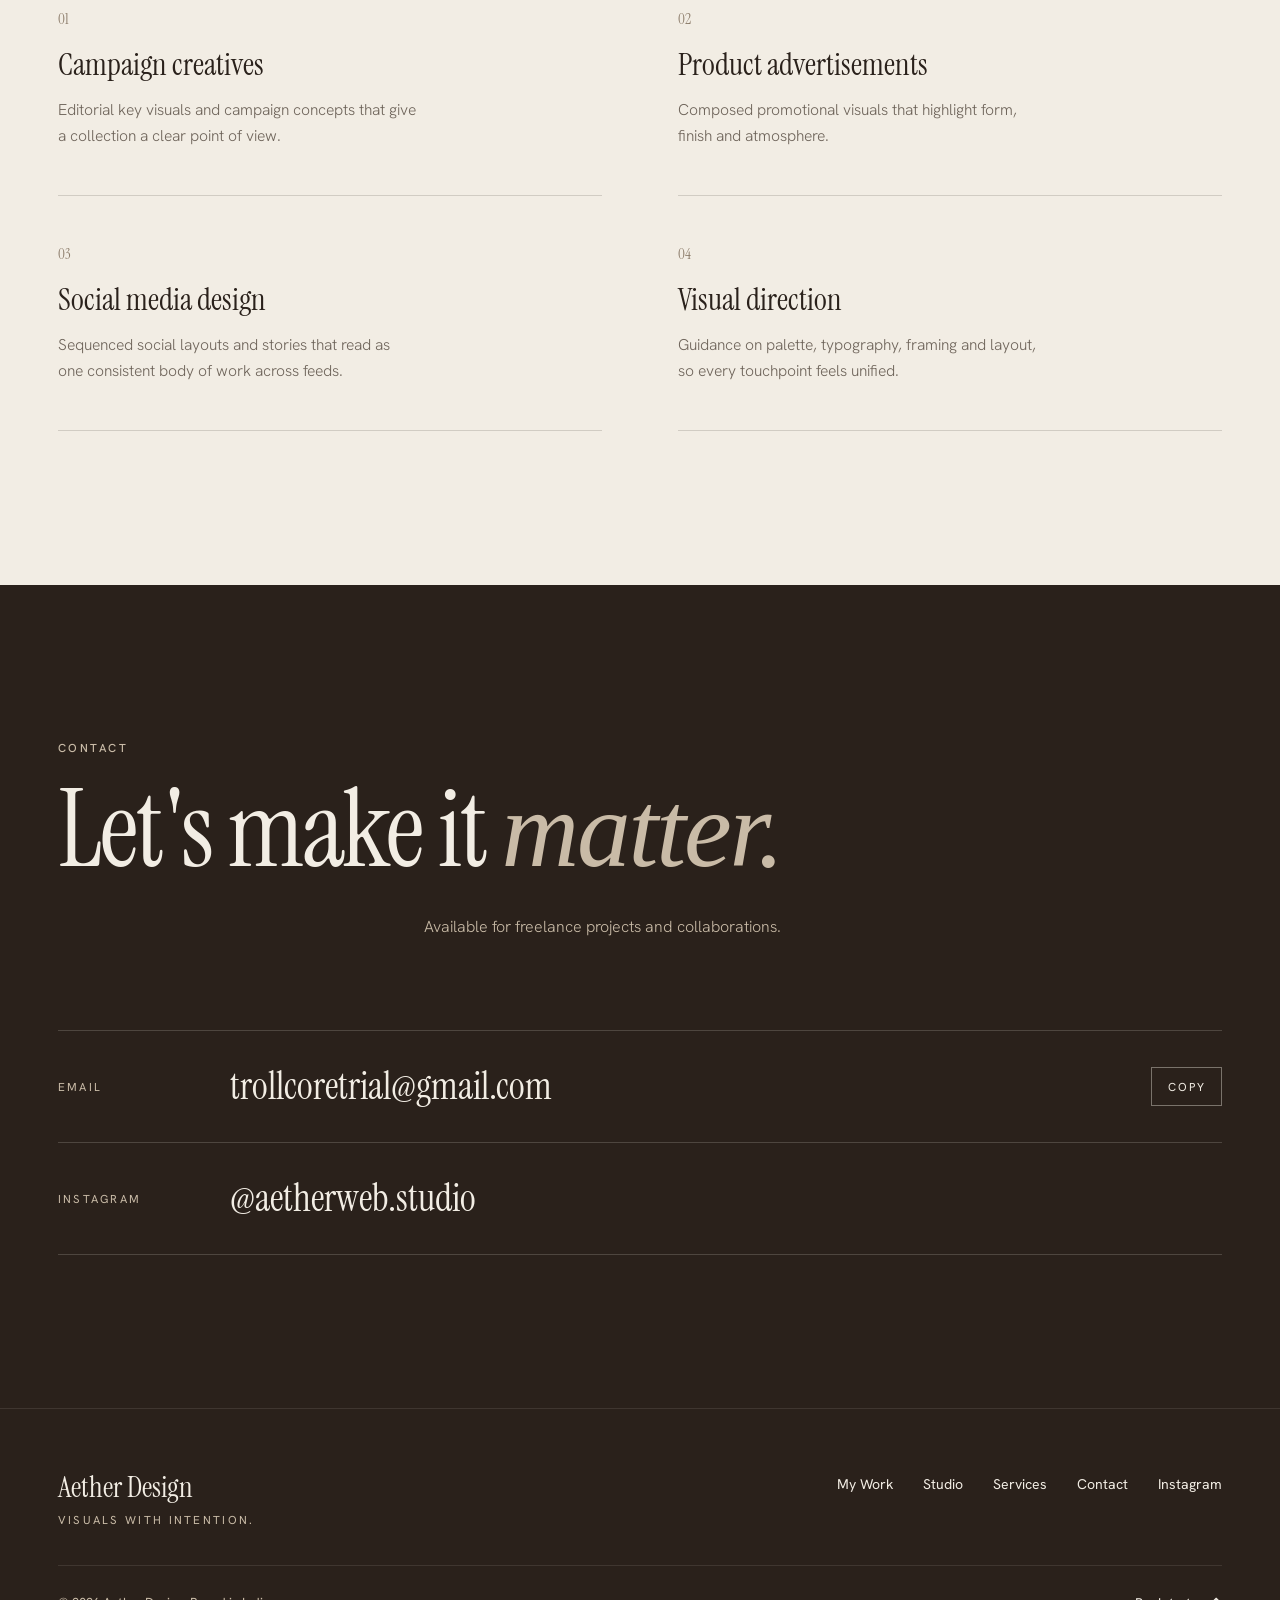
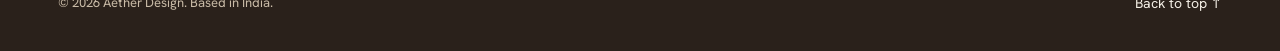
==== commit 0f800a63: "Add files via upload" ====
--- a/index.html
+++ b/index.html
@@ -3,510 +3,171 @@
 <head>
   <meta charset="UTF-8">
   <meta name="viewport" content="width=device-width, initial-scale=1">
-  <title>Aether Design | Visuals with intention.</title>
-  <meta name="description" content="Aether Design is an independent graphic design studio focused on furniture and interior campaigns, product advertising, social media creatives and visual direction.">
+  <title>Aether Design | Visuals with Intention.</title>
+  <meta name="description" content="Aether Design is an independent creative studio creating editorial visuals, product advertising, social media creatives and visual direction for furniture and interior brands.">
+  <meta name="theme-color" content="#F2EDE4">
   <link rel="preconnect" href="https://fonts.googleapis.com">
   <link rel="preconnect" href="https://fonts.gstatic.com" crossorigin>
   <link href="https://fonts.googleapis.com/css2?family=Hanken+Grotesk:wght@300;400;500&family=Instrument+Serif:ital@0;1&display=swap" rel="stylesheet">
-  <style>
-/* Aether Design
-   Palette: bone paper, sand, espresso ink, muted umber, oak accent.
-   Type: Instrument Serif for display, Hanken Grotesk for text. */
-
-:root {
-  --bone: #F2EDE4;
-  --sand: #E6DDCF;
-  --ink: #1E1915;
-  --muted: #6E645A;
-  --oak: #7A5A41;
-  --rule: rgba(30, 25, 21, 0.16);
-
-  --serif: "Instrument Serif", Georgia, serif;
-  --sans: "Hanken Grotesk", system-ui, sans-serif;
-
-  --gutter: clamp(20px, 5vw, 72px);
-}
-
-*,
-*::before,
-*::after {
-  box-sizing: border-box;
-  margin: 0;
-  padding: 0;
-}
-
-html {
-  scroll-behavior: smooth;
-  scroll-padding-top: 96px;
-}
-
-body {
-  background: var(--bone);
-  color: var(--ink);
-  font-family: var(--sans);
-  font-weight: 400;
-  font-size: 17px;
-  line-height: 1.6;
-  -webkit-font-smoothing: antialiased;
-}
-
-img {
-  display: block;
-  max-width: 100%;
-  height: auto;
-}
-
-a {
-  color: inherit;
-}
-
-:focus-visible {
-  outline: 2px solid var(--oak);
-  outline-offset: 4px;
-}
-
-.skip-link {
-  position: absolute;
-  left: -999px;
-}
-
-.skip-link:focus {
-  left: 16px;
-  top: 16px;
-  z-index: 10;
-  background: var(--ink);
-  color: var(--bone);
-  padding: 8px 12px;
-}
-
-.visually-hidden {
-  position: absolute;
-  width: 1px;
-  height: 1px;
-  overflow: hidden;
-  clip: rect(0 0 0 0);
-  white-space: nowrap;
-}
-
-/* Header */
-
-.site-header {
-  position: sticky;
-  top: 0;
-  z-index: 5;
-  display: flex;
-  justify-content: space-between;
-  align-items: center;
-  padding: 22px var(--gutter);
-  background: var(--bone);
-  border-bottom: 1px solid transparent;
-  transition: border-color 0.3s ease;
-}
-
-.site-header.is-scrolled {
-  border-bottom-color: var(--rule);
-}
-
-.wordmark {
-  font-family: var(--serif);
-  font-size: 1.6rem;
-  line-height: 1;
-  text-decoration: none;
-  letter-spacing: -0.01em;
-}
-
-.site-nav {
-  display: flex;
-  gap: clamp(18px, 3vw, 36px);
-}
-
-.site-nav a {
-  font-size: 0.95rem;
-  color: var(--muted);
-  text-decoration: none;
-  transition: color 0.2s ease;
-}
-
-.site-nav a:hover {
-  color: var(--ink);
-}
-
-/* Hero */
-
-.hero {
-  max-width: 1400px;
-  padding: clamp(80px, 13vw, 170px) var(--gutter) clamp(64px, 9vw, 120px);
-}
-
-.hero h1 {
-  font-family: var(--serif);
-  font-weight: 400;
-  font-size: clamp(3.4rem, 10vw, 9rem);
-  line-height: 0.92;
-  letter-spacing: -0.025em;
-  max-width: 10ch;
-}
-
-.hero-lede {
-  margin-top: 40px;
-  max-width: 42ch;
-  font-size: clamp(1.05rem, 1.5vw, 1.25rem);
-  font-weight: 300;
-  color: var(--muted);
-}
-
-/* Shared section heading */
-
-.section-title {
-  font-family: var(--serif);
-  font-weight: 400;
-  font-size: clamp(2.2rem, 4.5vw, 3.6rem);
-  line-height: 1;
-  letter-spacing: -0.01em;
-  margin-bottom: clamp(48px, 6vw, 84px);
-}
-
-/* Work: staggered, asymmetric layout on a 12-column grid */
-
-.work {
-  padding: 0 var(--gutter) clamp(96px, 12vw, 170px);
-}
-
-.project {
-  display: grid;
-  grid-template-columns: repeat(12, 1fr);
-  gap: 24px;
-  align-items: end;
-  margin-bottom: clamp(96px, 12vw, 170px);
-}
-
-.project:last-child {
-  margin-bottom: 0;
-}
-
-.project:nth-child(odd) .project-image {
-  grid-column: 1 / span 7;
-  grid-row: 1;
-}
-
-.project:nth-child(odd) .project-meta {
-  grid-column: 9 / span 4;
-  grid-row: 1;
-}
-
-.project:nth-child(even) .project-image {
-  grid-column: 6 / span 7;
-  grid-row: 1;
-}
-
-.project:nth-child(even) .project-meta {
-  grid-column: 1 / span 4;
-  grid-row: 1;
-}
-
-.project-image {
-  display: block;
-  width: 100%;
-  padding: 0;
-  border: 0;
-  background: var(--sand);
-  cursor: zoom-in;
-}
-
-.project-image img {
-  width: 100%;
-  transition: opacity 0.4s ease;
-}
-
-.project-image:hover img {
-  opacity: 0.94;
-}
-
-.project-meta h3 {
-  font-family: var(--serif);
-  font-weight: 400;
-  font-size: clamp(1.7rem, 2.6vw, 2.4rem);
-  line-height: 1.1;
-  margin-bottom: 10px;
-}
-
-.project-kind {
-  font-size: 0.9rem;
-  color: var(--oak);
-  margin-bottom: 18px;
-}
-
-.project-meta p:last-child {
-  max-width: 36ch;
-  font-size: 0.98rem;
-  color: var(--muted);
-}
-
-/* About */
-
-.about {
-  display: grid;
-  grid-template-columns: repeat(12, 1fr);
-  gap: 24px;
-  align-items: start;
-  padding: clamp(96px, 12vw, 170px) var(--gutter);
-  background: var(--sand);
-}
-
-.about .section-title {
-  grid-column: 1 / span 5;
-  margin-bottom: 0;
-}
-
-.about-text {
-  grid-column: 7 / span 6;
-  font-family: var(--serif);
-  font-size: clamp(1.6rem, 2.6vw, 2.3rem);
-  line-height: 1.25;
-}
-
-/* Contact */
-
-.contact {
-  padding: clamp(96px, 12vw, 170px) var(--gutter);
-}
-
-.contact-lead {
-  font-family: var(--serif);
-  font-size: clamp(2rem, 4.2vw, 3.6rem);
-  line-height: 1.08;
-  max-width: 18ch;
-  margin-bottom: clamp(48px, 6vw, 72px);
-}
-
-.contact-list {
-  list-style: none;
-  border-top: 1px solid var(--rule);
-  max-width: 760px;
-}
-
-.contact-list li {
-  display: flex;
-  flex-wrap: wrap;
-  justify-content: space-between;
-  align-items: baseline;
-  gap: 12px 24px;
-  padding: 22px 0;
-  border-bottom: 1px solid var(--rule);
-}
-
-.contact-list span {
-  font-size: 0.95rem;
-  color: var(--muted);
-}
-
-.contact-list a {
-  font-size: clamp(1.1rem, 2vw, 1.5rem);
-  text-decoration: none;
-  border-bottom: 1px solid transparent;
-  transition: border-color 0.2s ease;
-}
-
-.contact-list a:hover {
-  border-bottom-color: currentColor;
-}
-
-/* Footer */
-
-.site-footer {
-  display: flex;
-  flex-wrap: wrap;
-  justify-content: space-between;
-  gap: 12px 24px;
-  padding: 32px var(--gutter);
-  border-top: 1px solid var(--rule);
-  font-size: 0.9rem;
-  color: var(--muted);
-}
-
-/* Lightbox */
-
-.lightbox {
-  border: 0;
-  padding: 0;
-  background: transparent;
-  max-width: min(94vw, 1200px);
-  max-height: 92vh;
-}
-
-.lightbox::backdrop {
-  background: rgba(30, 25, 21, 0.9);
-}
-
-.lightbox img {
-  max-height: 90vh;
-  width: auto;
-  max-width: 100%;
-  margin: 0 auto;
-  object-fit: contain;
-}
-
-.lightbox-close {
-  position: absolute;
-  top: 12px;
-  right: 12px;
-  padding: 8px 14px;
-  border: 0;
-  background: rgba(30, 25, 21, 0.7);
-  color: var(--bone);
-  font: inherit;
-  font-size: 0.9rem;
-  cursor: pointer;
-}
-
-.lightbox-close:hover {
-  background: var(--ink);
-}
-
-/* Responsive */
-
-@media (max-width: 800px) {
-  .project {
-    grid-template-columns: 1fr;
-  }
-
-  .project .project-image,
-  .project .project-meta {
-    grid-column: 1 / -1;
-    grid-row: auto;
-  }
-
-  .about .section-title,
-  .about-text {
-    grid-column: 1 / -1;
-  }
-
-  .about-text {
-    margin-top: 40px;
-  }
-}
-
-@media (max-width: 520px) {
-  .site-nav {
-    gap: 16px;
-  }
-
-  .site-nav a {
-    font-size: 0.9rem;
-  }
-}
-
-@media (prefers-reduced-motion: reduce) {
-  html {
-    scroll-behavior: auto;
-  }
-
-  *,
-  *::before,
-  *::after {
-    transition: none !important;
-  }
-}
-
-</style>
+  <link rel="stylesheet" href="style.css">
 </head>
 <body>
 
-  <a class="skip-link" href="#work">Skip to work</a>
-
-  <header class="site-header">
-    <a class="wordmark" href="#top">Aether Design</a>
-    <nav class="site-nav" aria-label="Primary">
-      <a href="#work">Work</a>
-      <a href="#about">About</a>
-      <a href="#contact">Contact</a>
+  <a class="skip-link" href="#work">Skip to my work</a>
+
+  <header class="site-header" id="top">
+    <a class="wordmark" href="#top" aria-label="Aether Design, back to top">
+      <span class="wordmark-name">Aether Design</span>
+      <span class="wordmark-tag">Visuals with intention.</span>
+    </a>
+
+    <button class="menu-toggle" type="button" aria-expanded="false" aria-controls="site-nav">
+      <span class="menu-label">Menu</span>
+      <span class="menu-icon" aria-hidden="true"><span></span><span></span></span>
+    </button>
+
+    <nav class="site-nav" id="site-nav" aria-label="Primary">
+      <a href="#work">My Work</a>
+      <a href="#studio">Studio</a>
+      <a href="#services">Services</a>
+      <a href="#contact" class="nav-cta">Let's talk</a>
     </nav>
   </header>
 
-  <main id="top">
-
-    <section class="hero" aria-labelledby="hero-title">
-      <h1 id="hero-title">Visuals with intention.</h1>
-      <p class="hero-lede">Independent graphic design for furniture and interior campaigns, product advertising, social media and visual direction.</p>
-    </section>
-
+  <main>
+
+    <!-- Introduction: who I am and what I make -->
+    <section class="intro" aria-labelledby="intro-title">
+      <p class="eyebrow">Independent graphic designer</p>
+      <h1 id="intro-title">Visuals with <em>intention.</em></h1>
+      <p class="intro-lede">Calm, art-directed visuals for furniture and interior brands: campaign concepts, product advertisements, social media creatives and visual direction.</p>
+      <div class="intro-actions">
+        <a class="button button-solid" href="#work">View my work</a>
+        <a class="button button-line" href="#contact">Get in touch</a>
+      </div>
+    </section>
+
+    <!-- Portfolio -->
     <section id="work" class="work" aria-labelledby="work-title">
-      <h2 id="work-title" class="section-title">Selected work</h2>
-
-      <article class="project">
-        <button class="project-image" type="button" aria-label="View Live Better in Style larger">
-          <img src="[data-uri]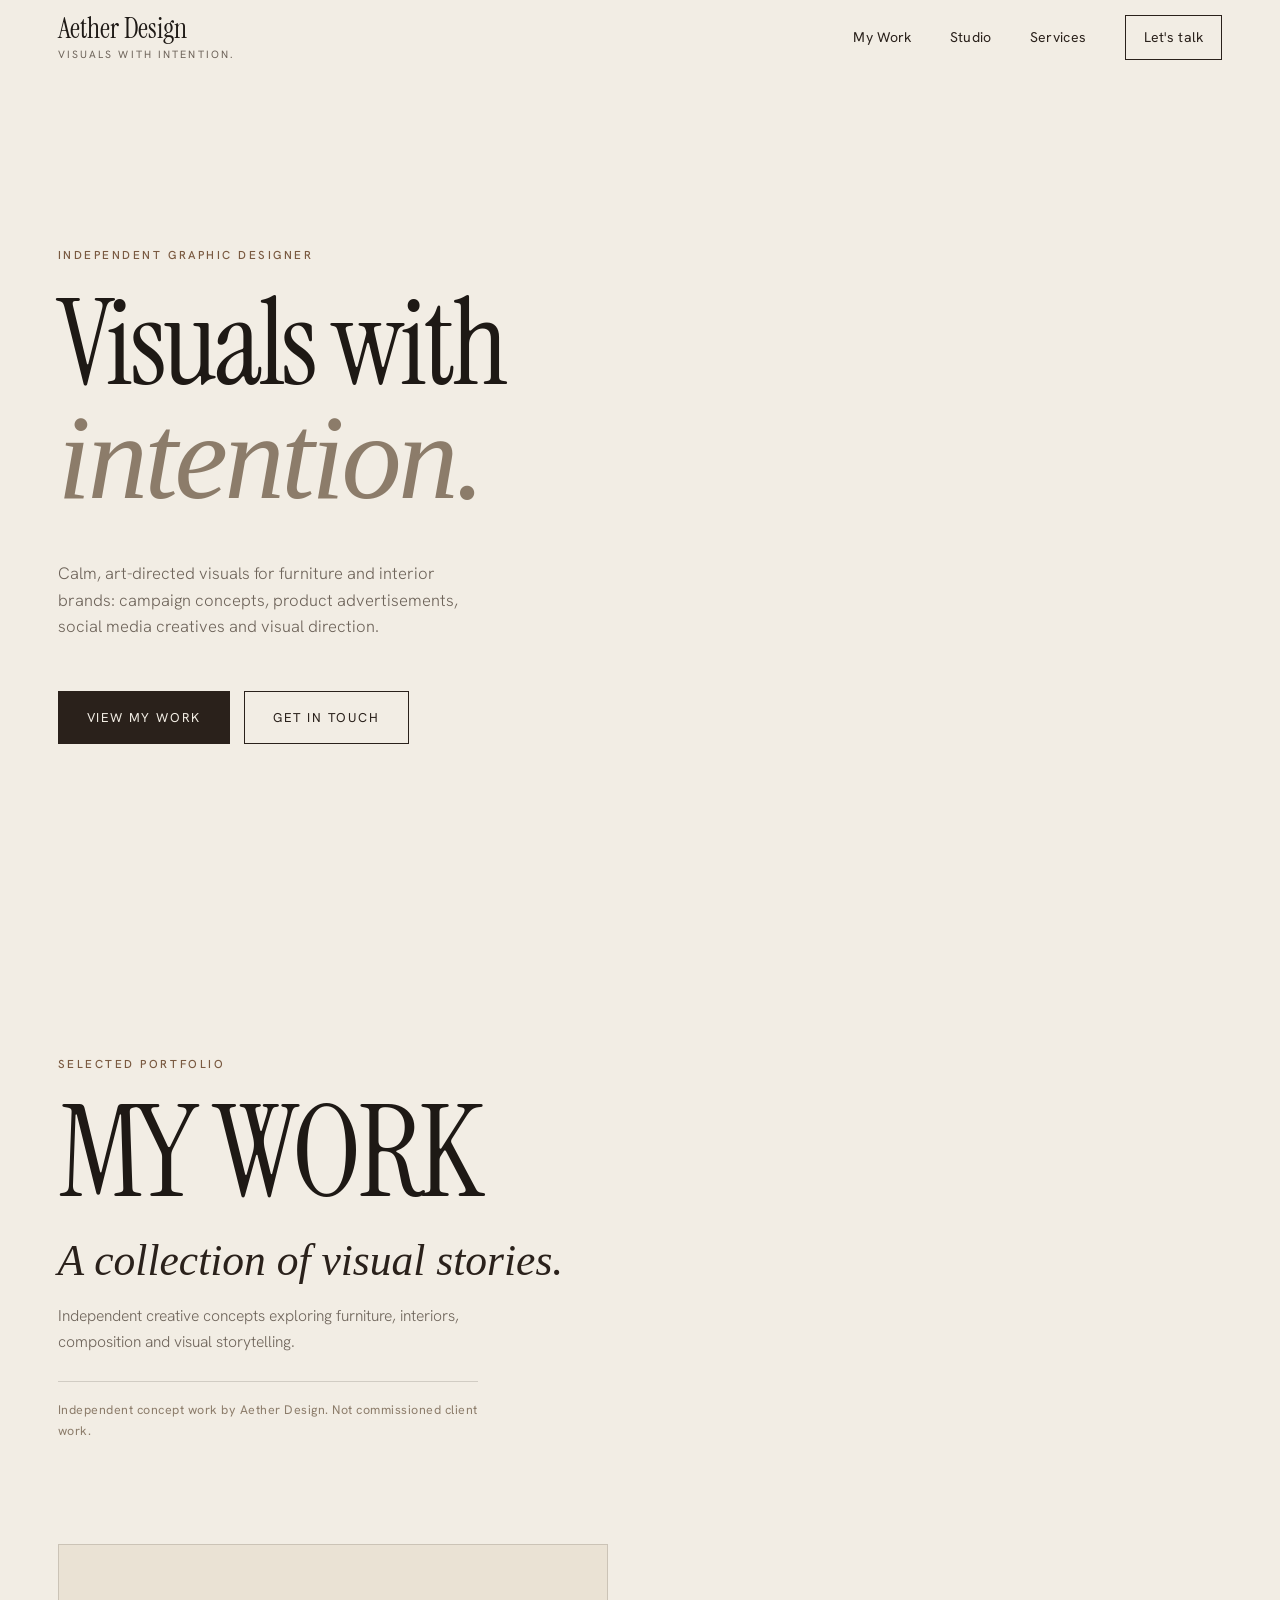
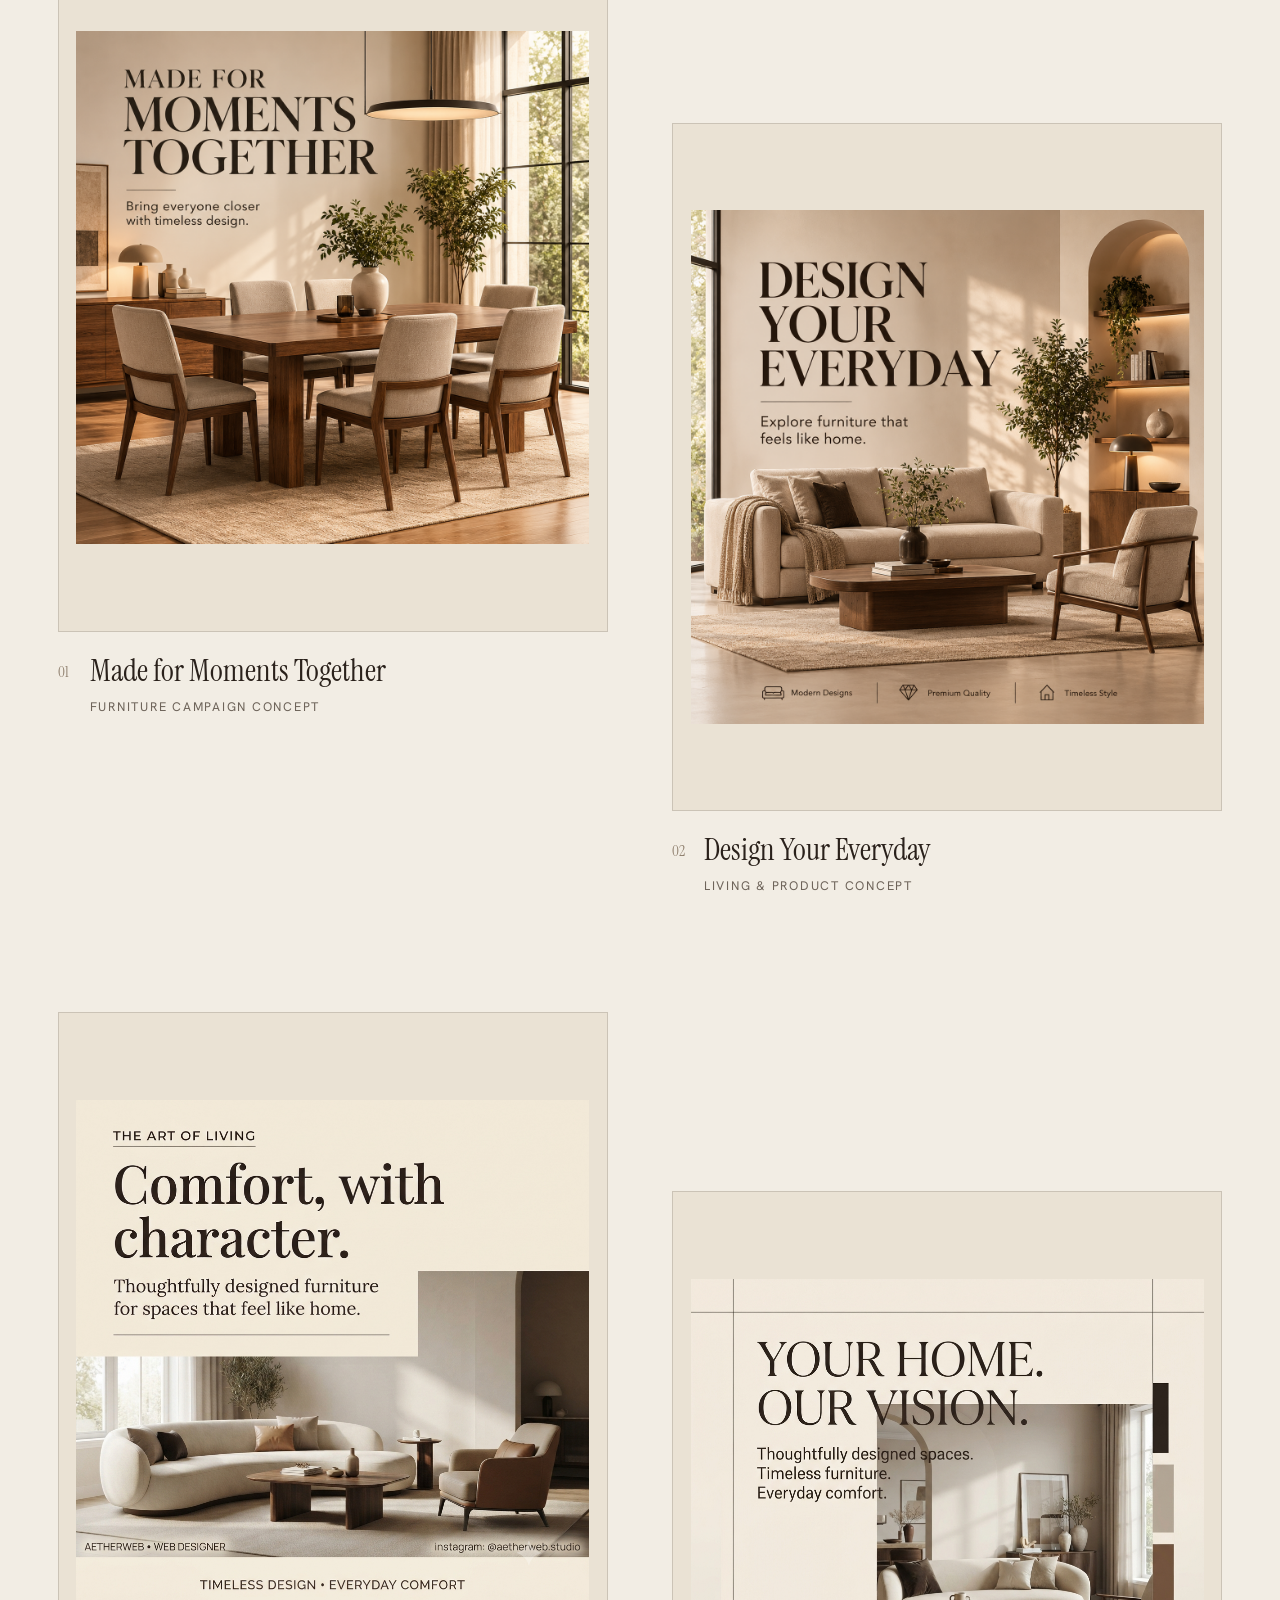
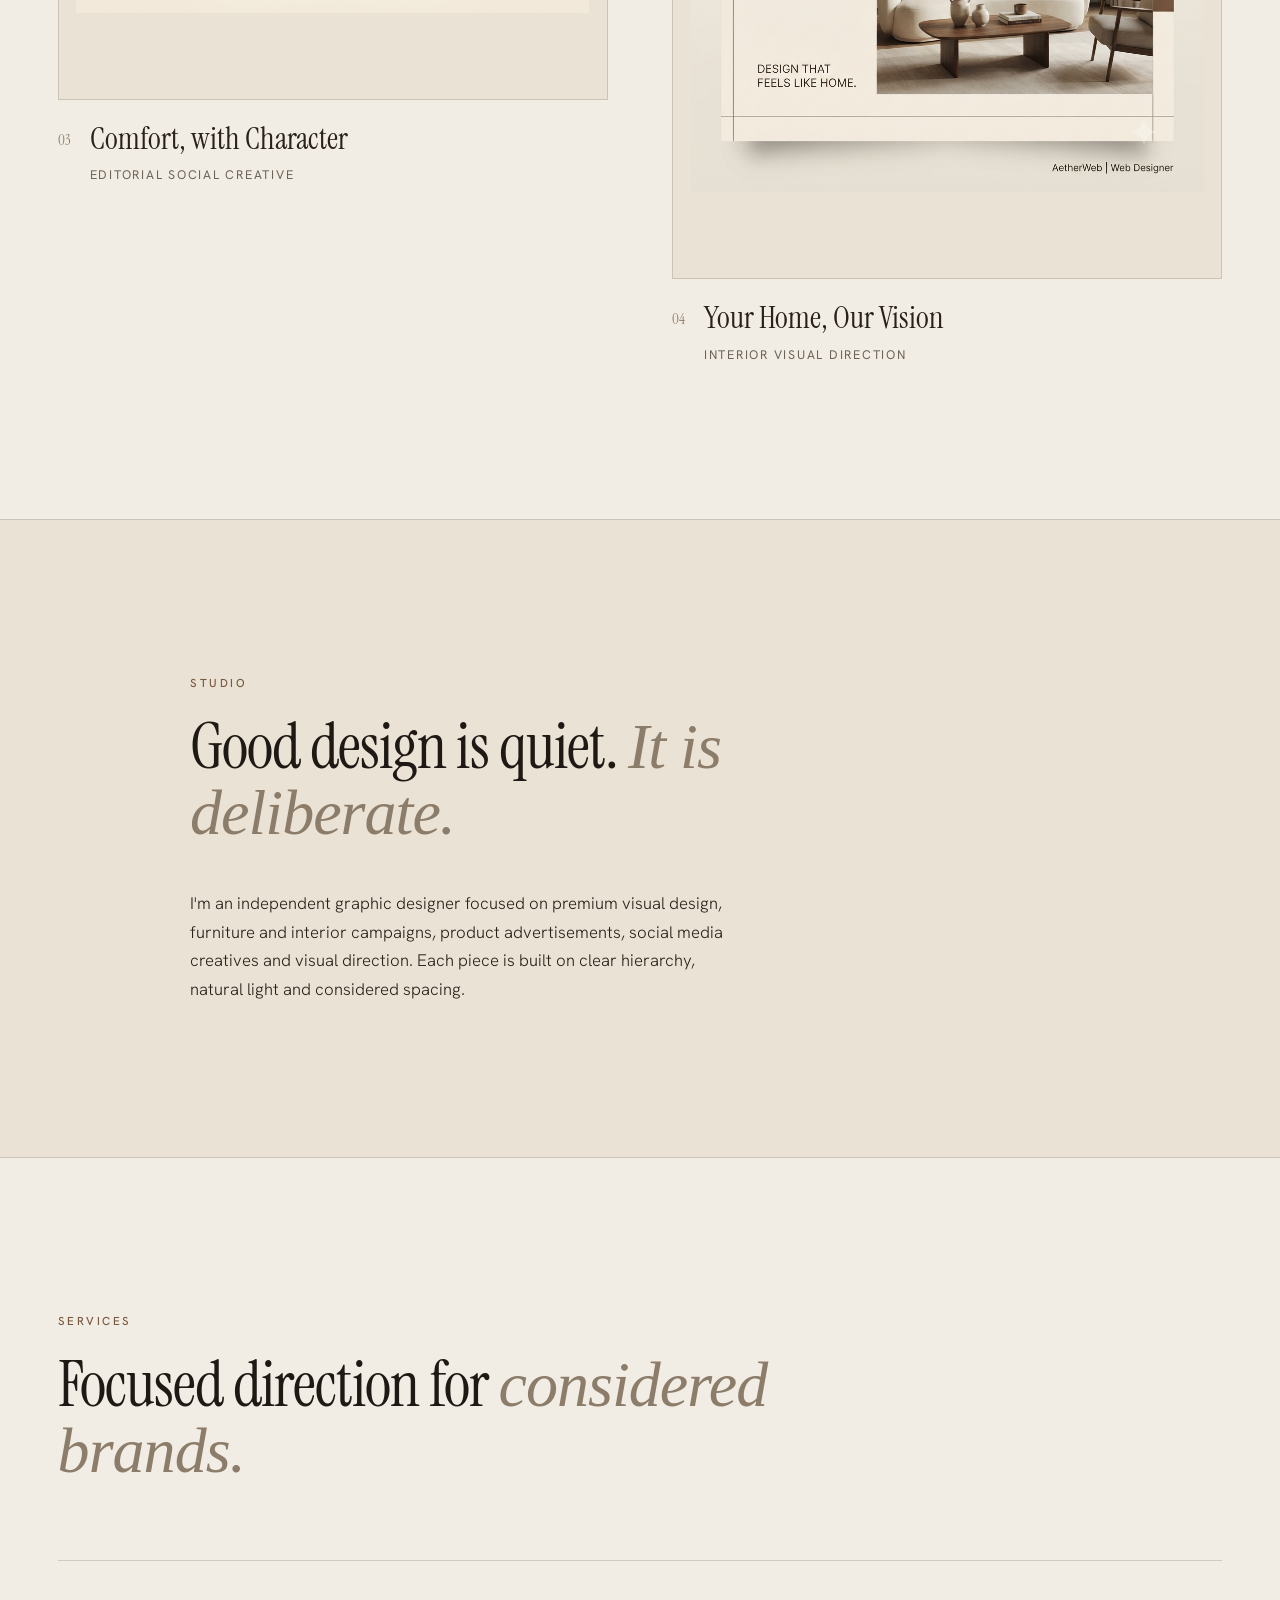
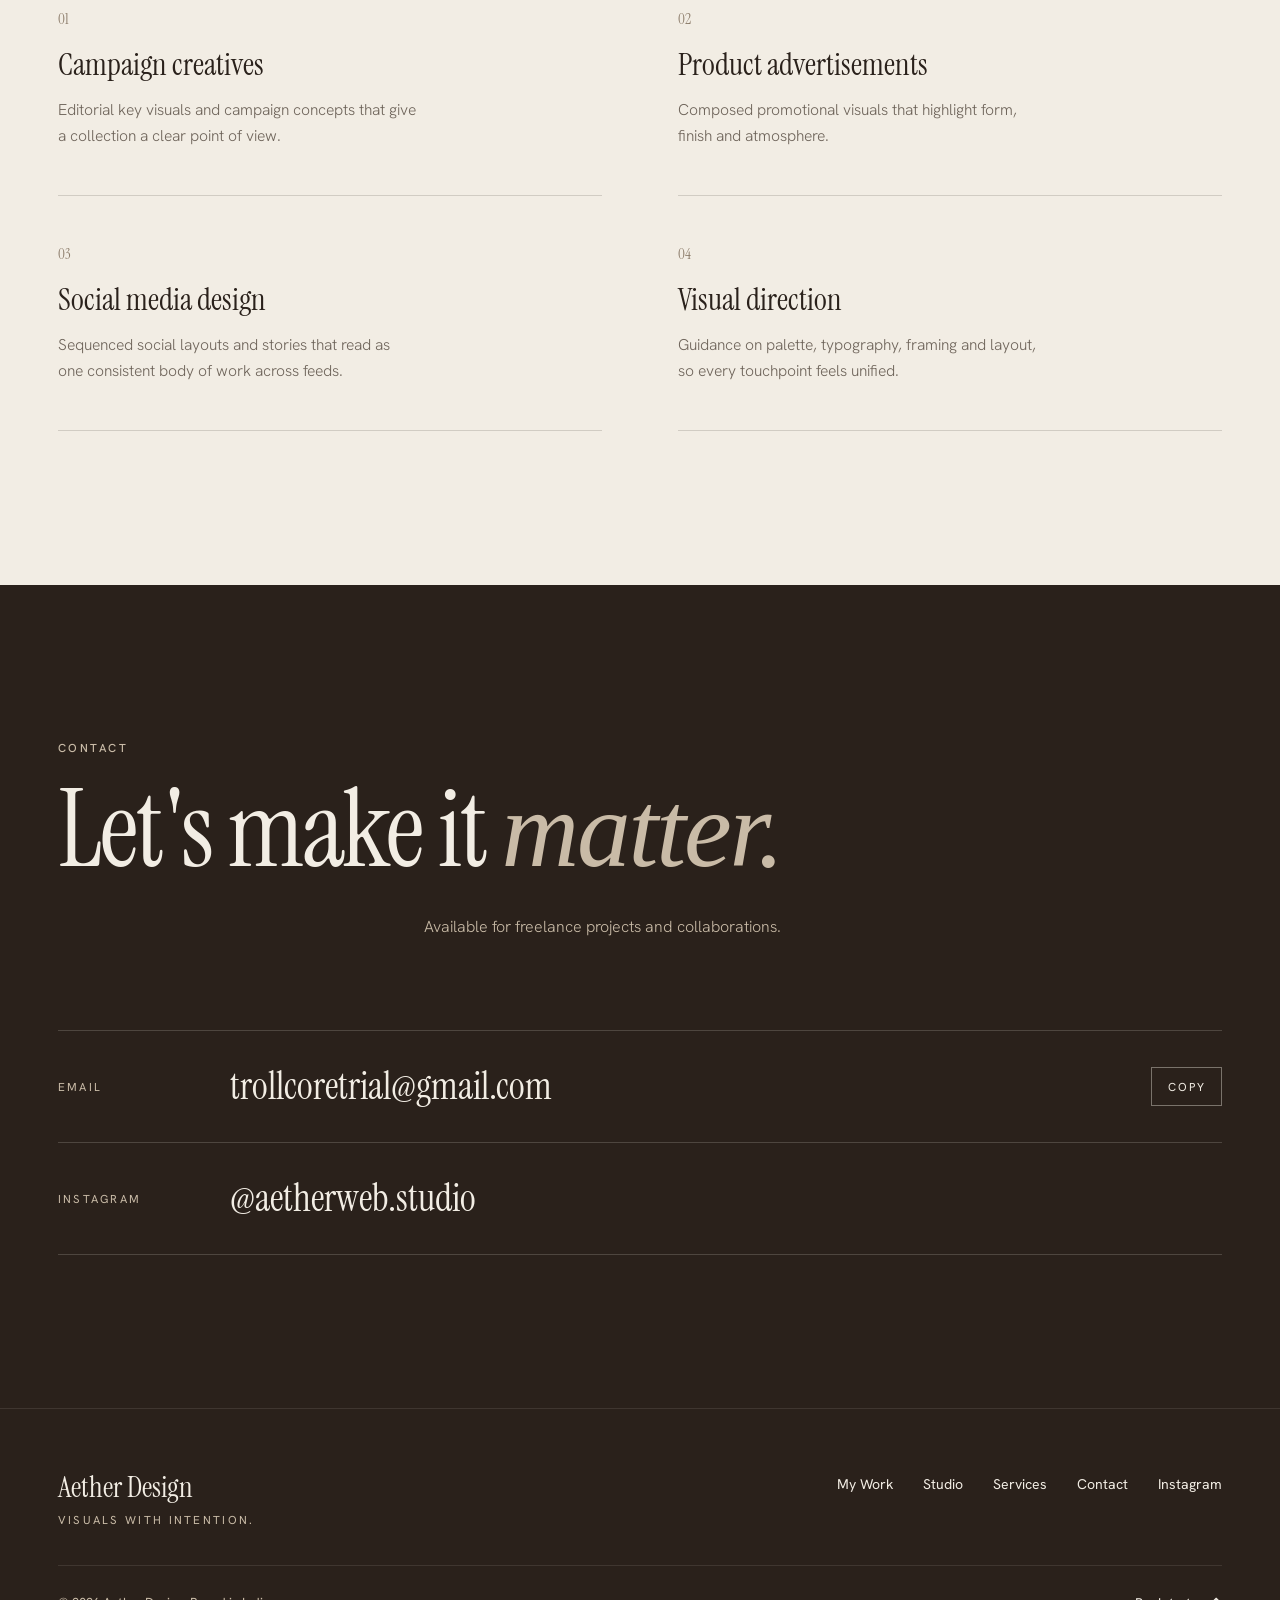
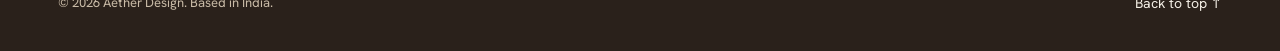
==== commit b3262bbc: "Add files via upload" ====
--- a/index.html
+++ b/index.html
@@ -9,7 +9,981 @@
   <link rel="preconnect" href="https://fonts.googleapis.com">
   <link rel="preconnect" href="https://fonts.gstatic.com" crossorigin>
   <link href="https://fonts.googleapis.com/css2?family=Hanken+Grotesk:wght@300;400;500&family=Instrument+Serif:ital@0;1&display=swap" rel="stylesheet">
-  <link rel="stylesheet" href="style.css">
+  <style>
+/* ==========================================================================
+   Aether Design
+   Palette: warm ivory, cream, espresso, muted taupe, oak accent.
+   Type: Instrument Serif (display) + Hanken Grotesk (text).
+   Breakpoints: 1280 (desktop), 1024 (laptop), 768 (tablet), 480 (phone).
+   ========================================================================== */
+
+:root {
+  --ivory: #F2EDE4;
+  --cream: #EAE2D4;
+  --taupe: #C9BBA7;
+  --taupe-deep: #8C7C6A;
+  --espresso: #2A211B;
+  --ink: #1E1915;
+  --muted: #6E645A;
+  --oak: #7A5A41;
+  --rule: rgba(42, 33, 27, 0.16);
+
+  --serif: "Instrument Serif", Georgia, "Times New Roman", serif;
+  --sans: "Hanken Grotesk", system-ui, -apple-system, "Segoe UI", sans-serif;
+
+  --gutter: clamp(20px, 4.5vw, 80px);
+  --section-y: clamp(96px, 12vw, 180px);
+  --header-h: 76px;
+}
+
+/* Reset */
+*,
+*::before,
+*::after {
+  box-sizing: border-box;
+  margin: 0;
+  padding: 0;
+}
+
+html {
+  scroll-behavior: smooth;
+  scroll-padding-top: calc(var(--header-h) + 16px);
+  -webkit-text-size-adjust: 100%;
+}
+
+body {
+  background: var(--ivory);
+  color: var(--ink);
+  font-family: var(--sans);
+  font-size: 1rem;
+  font-weight: 400;
+  line-height: 1.65;
+  -webkit-font-smoothing: antialiased;
+  text-rendering: optimizeLegibility;
+  overflow-x: hidden;
+}
+
+img {
+  display: block;
+  max-width: 100%;
+  height: auto;
+}
+
+a {
+  color: inherit;
+}
+
+button {
+  font: inherit;
+  color: inherit;
+  background: none;
+  border: 0;
+  cursor: pointer;
+}
+
+em {
+  font-style: italic;
+}
+
+ol,
+ul {
+  list-style: none;
+}
+
+:focus-visible {
+  outline: 2px solid var(--oak);
+  outline-offset: 4px;
+}
+
+::selection {
+  background: var(--taupe);
+  color: var(--espresso);
+}
+
+/* Utilities */
+.skip-link {
+  position: absolute;
+  left: -9999px;
+  top: 12px;
+  z-index: 100;
+  background: var(--espresso);
+  color: var(--ivory);
+  padding: 10px 16px;
+}
+
+.skip-link:focus {
+  left: 12px;
+}
+
+.eyebrow {
+  font-size: 0.72rem;
+  font-weight: 500;
+  letter-spacing: 0.22em;
+  text-transform: uppercase;
+  color: var(--oak);
+  margin-bottom: 22px;
+}
+
+/* ==========================================================================
+   Header
+   ========================================================================== */
+
+.site-header {
+  position: sticky;
+  top: 0;
+  z-index: 50;
+  display: flex;
+  align-items: center;
+  justify-content: space-between;
+  gap: 24px;
+  min-height: var(--header-h);
+  padding: 0 var(--gutter);
+  background: var(--ivory);
+  border-bottom: 1px solid transparent;
+  transition: border-color 0.35s ease;
+}
+
+.site-header.is-scrolled {
+  border-bottom-color: var(--rule);
+}
+
+.wordmark {
+  display: flex;
+  flex-direction: column;
+  text-decoration: none;
+  line-height: 1;
+  min-width: 0;
+}
+
+.wordmark-name {
+  font-family: var(--serif);
+  font-size: clamp(1.45rem, 2.2vw, 1.75rem);
+  letter-spacing: -0.005em;
+  white-space: nowrap;
+}
+
+.wordmark-tag {
+  margin-top: 6px;
+  font-size: 0.66rem;
+  letter-spacing: 0.2em;
+  text-transform: uppercase;
+  color: var(--muted);
+  white-space: nowrap;
+}
+
+.site-nav {
+  display: flex;
+  align-items: center;
+  gap: clamp(22px, 3vw, 44px);
+}
+
+.site-nav a {
+  position: relative;
+  font-size: 0.88rem;
+  letter-spacing: 0.02em;
+  color: var(--espresso);
+  text-decoration: none;
+  padding: 6px 0;
+}
+
+.site-nav a:not(.nav-cta)::after {
+  content: "";
+  position: absolute;
+  left: 0;
+  right: 0;
+  bottom: 0;
+  height: 1px;
+  background: currentColor;
+  transform: scaleX(0);
+  transform-origin: left;
+  transition: transform 0.35s ease;
+}
+
+.site-nav a:not(.nav-cta):hover::after {
+  transform: scaleX(1);
+}
+
+.nav-cta {
+  padding: 10px 18px !important;
+  border: 1px solid var(--espresso);
+  transition: background 0.25s ease, color 0.25s ease;
+}
+
+.nav-cta:hover {
+  background: var(--espresso);
+  color: var(--ivory);
+}
+
+/* Mobile menu toggle, hidden on desktop */
+.menu-toggle {
+  display: none;
+  align-items: center;
+  gap: 12px;
+  padding: 8px 0;
+  font-size: 0.8rem;
+  letter-spacing: 0.16em;
+  text-transform: uppercase;
+}
+
+.menu-icon {
+  position: relative;
+  width: 22px;
+  height: 10px;
+}
+
+.menu-icon span {
+  position: absolute;
+  left: 0;
+  right: 0;
+  height: 1px;
+  background: var(--espresso);
+  transition: transform 0.3s ease, top 0.3s ease;
+}
+
+.menu-icon span:first-child { top: 0; }
+.menu-icon span:last-child  { top: 9px; }
+
+.site-header.is-open .menu-icon span:first-child {
+  top: 4px;
+  transform: rotate(45deg);
+}
+
+.site-header.is-open .menu-icon span:last-child {
+  top: 4px;
+  transform: rotate(-45deg);
+}
+
+/* ==========================================================================
+   Intro
+   ========================================================================== */
+
+.intro {
+  min-height: calc(100svh - var(--header-h));
+  display: flex;
+  flex-direction: column;
+  justify-content: center;
+  padding: clamp(72px, 10vw, 140px) var(--gutter) clamp(80px, 9vw, 130px);
+  max-width: 1440px;
+  margin: 0 auto;
+}
+
+.intro h1 {
+  font-family: var(--serif);
+  font-weight: 400;
+  font-size: clamp(3.2rem, 9.4vw, 9rem);
+  line-height: 0.95;
+  letter-spacing: -0.028em;
+  max-width: 12ch;
+}
+
+.intro h1 em {
+  color: var(--taupe-deep);
+}
+
+.intro-lede {
+  margin-top: clamp(28px, 3.5vw, 48px);
+  max-width: 46ch;
+  font-size: clamp(1.02rem, 1.3vw, 1.2rem);
+  font-weight: 300;
+  line-height: 1.6;
+  color: var(--muted);
+}
+
+.intro-actions {
+  display: flex;
+  flex-wrap: wrap;
+  gap: 14px;
+  margin-top: clamp(36px, 4vw, 52px);
+}
+
+.button {
+  display: inline-block;
+  padding: 15px 28px;
+  font-size: 0.8rem;
+  letter-spacing: 0.14em;
+  text-transform: uppercase;
+  text-decoration: none;
+  transition: background 0.25s ease, color 0.25s ease, border-color 0.25s ease;
+}
+
+.button-solid {
+  background: var(--espresso);
+  color: var(--ivory);
+  border: 1px solid var(--espresso);
+}
+
+.button-solid:hover {
+  background: var(--oak);
+  border-color: var(--oak);
+}
+
+.button-line {
+  border: 1px solid var(--espresso);
+  color: var(--espresso);
+}
+
+.button-line:hover {
+  background: var(--espresso);
+  color: var(--ivory);
+}
+
+/* ==========================================================================
+   Section heads
+   ========================================================================== */
+
+.section-head {
+  max-width: 920px;
+  margin-bottom: clamp(64px, 8vw, 110px);
+}
+
+.section-head-left {
+  max-width: 760px;
+}
+
+.section-title {
+  font-family: var(--serif);
+  font-weight: 400;
+  font-size: clamp(3.2rem, 10vw, 10rem);
+  line-height: 0.9;
+  letter-spacing: -0.02em;
+  text-transform: uppercase;
+}
+
+.section-sub {
+  margin-top: clamp(18px, 2vw, 28px);
+  font-family: var(--serif);
+  font-size: clamp(1.7rem, 3.4vw, 2.9rem);
+  line-height: 1.15;
+  color: var(--espresso);
+}
+
+.section-note {
+  margin-top: 18px;
+  max-width: 52ch;
+  font-size: clamp(0.98rem, 1.15vw, 1.08rem);
+  font-weight: 300;
+  color: var(--muted);
+}
+
+.section-label {
+  margin-top: 26px;
+  padding-top: 18px;
+  border-top: 1px solid var(--rule);
+  max-width: 60ch;
+  font-size: 0.78rem;
+  letter-spacing: 0.04em;
+  color: var(--taupe-deep);
+}
+
+.section-title-sm {
+  font-family: var(--serif);
+  font-weight: 400;
+  font-size: clamp(2.3rem, 5vw, 4.2rem);
+  line-height: 1.02;
+  letter-spacing: -0.015em;
+}
+
+.section-title-sm em {
+  color: var(--taupe-deep);
+}
+
+/* ==========================================================================
+   Work: editorial gallery
+   Each plate keeps the full square artwork inside a 4:5 portrait frame.
+   The artwork is never cropped: object-fit: contain.
+   ========================================================================== */
+
+.work {
+  padding: var(--section-y) var(--gutter);
+  background: var(--ivory);
+}
+
+.work .section-head {
+  padding-bottom: 0;
+}
+
+.gallery {
+  display: grid;
+  grid-template-columns: repeat(2, minmax(0, 1fr));
+  column-gap: clamp(28px, 5vw, 96px);
+  row-gap: clamp(72px, 9vw, 130px);
+  max-width: 1400px;
+  margin: 0 auto;
+}
+
+.plate:nth-child(even) {
+  margin-top: clamp(96px, 14vw, 220px);
+}
+
+.plate-frame {
+  display: block;
+  width: 100%;
+  aspect-ratio: 4 / 5;
+  background: var(--cream);
+  padding: clamp(10px, 3.2%, 36px);
+  border: 1px solid var(--rule);
+  overflow: hidden;
+  cursor: zoom-in;
+}
+
+.plate-frame img {
+  width: 100%;
+  height: 100%;
+  object-fit: contain;
+  transition: transform 0.9s cubic-bezier(0.2, 0.6, 0.2, 1);
+}
+
+.plate-frame:hover img {
+  transform: scale(1.012);
+}
+
+.plate-meta {
+  display: flex;
+  align-items: flex-start;
+  gap: 18px;
+  margin-top: 22px;
+}
+
+.plate-number {
+  font-family: var(--serif);
+  font-size: 0.95rem;
+  color: var(--taupe-deep);
+  padding-top: 6px;
+  min-width: 2ch;
+}
+
+.plate-title {
+  font-family: var(--serif);
+  font-weight: 400;
+  font-size: clamp(1.6rem, 2.4vw, 2.2rem);
+  line-height: 1.12;
+  color: var(--espresso);
+  background-image: linear-gradient(currentColor, currentColor);
+  background-size: 0% 1px;
+  background-repeat: no-repeat;
+  background-position: 0 100%;
+  transition: background-size 0.45s ease;
+  display: inline;
+}
+
+.plate-frame:hover + .plate-meta .plate-title,
+.plate-meta:hover .plate-title {
+  background-size: 100% 1px;
+}
+
+.plate-category {
+  margin-top: 8px;
+  font-size: 0.78rem;
+  letter-spacing: 0.14em;
+  text-transform: uppercase;
+  color: var(--muted);
+}
+
+/* ==========================================================================
+   Studio
+   ========================================================================== */
+
+.studio {
+  background: var(--cream);
+  padding: var(--section-y) var(--gutter);
+  border-top: 1px solid var(--rule);
+  border-bottom: 1px solid var(--rule);
+}
+
+.studio-inner {
+  max-width: 900px;
+  margin: 0 auto;
+}
+
+.studio .section-title-sm {
+  margin-bottom: clamp(28px, 3.5vw, 44px);
+  max-width: 20ch;
+}
+
+.studio-text {
+  max-width: 60ch;
+  font-size: clamp(1.05rem, 1.3vw, 1.2rem);
+  font-weight: 300;
+  line-height: 1.7;
+  color: var(--espresso);
+}
+
+/* ==========================================================================
+   Services
+   ========================================================================== */
+
+.services {
+  padding: var(--section-y) var(--gutter);
+  max-width: 1400px;
+  margin: 0 auto;
+}
+
+.services .section-head {
+  margin-bottom: clamp(56px, 6vw, 88px);
+}
+
+.service-list {
+  display: grid;
+  grid-template-columns: repeat(2, minmax(0, 1fr));
+  column-gap: clamp(32px, 6vw, 110px);
+  border-top: 1px solid var(--rule);
+}
+
+.service {
+  padding: clamp(32px, 3.6vw, 52px) 0;
+  border-bottom: 1px solid var(--rule);
+}
+
+.service-number {
+  display: block;
+  font-family: var(--serif);
+  font-size: 0.95rem;
+  color: var(--taupe-deep);
+  margin-bottom: 16px;
+}
+
+.service h3 {
+  font-family: var(--serif);
+  font-weight: 400;
+  font-size: clamp(1.6rem, 2.4vw, 2.1rem);
+  line-height: 1.15;
+  color: var(--espresso);
+  margin-bottom: 14px;
+}
+
+.service p {
+  max-width: 40ch;
+  font-size: 0.98rem;
+  font-weight: 300;
+  color: var(--muted);
+}
+
+/* ==========================================================================
+   Contact
+   ========================================================================== */
+
+.contact {
+  padding: var(--section-y) var(--gutter);
+  background: var(--espresso);
+  color: var(--ivory);
+}
+
+.contact > * {
+  max-width: 1200px;
+  margin-left: auto;
+  margin-right: auto;
+}
+
+.contact .eyebrow {
+  color: var(--taupe);
+}
+
+.contact-title {
+  font-family: var(--serif);
+  font-weight: 400;
+  font-size: clamp(3rem, 8.4vw, 8rem);
+  line-height: 0.95;
+  letter-spacing: -0.02em;
+}
+
+.contact-title em {
+  color: var(--taupe);
+}
+
+.contact-lead {
+  margin-top: clamp(22px, 2.5vw, 34px);
+  font-size: clamp(1rem, 1.25vw, 1.15rem);
+  font-weight: 300;
+  color: var(--taupe);
+  max-width: 48ch;
+}
+
+.contact-list {
+  margin-top: clamp(56px, 7vw, 96px);
+  border-top: 1px solid rgba(242, 237, 228, 0.18);
+}
+
+.contact-row {
+  display: grid;
+  grid-template-columns: 9rem minmax(0, 1fr) auto;
+  align-items: center;
+  gap: 12px 28px;
+  padding: clamp(22px, 2.6vw, 32px) 0;
+  border-bottom: 1px solid rgba(242, 237, 228, 0.18);
+}
+
+.contact-label {
+  font-size: 0.72rem;
+  letter-spacing: 0.2em;
+  text-transform: uppercase;
+  color: var(--taupe);
+}
+
+.contact-value {
+  font-family: var(--serif);
+  font-size: clamp(1.35rem, 3vw, 2.4rem);
+  line-height: 1.2;
+  text-decoration: none;
+  overflow-wrap: anywhere;
+  border-bottom: 1px solid transparent;
+  transition: border-color 0.25s ease;
+  justify-self: start;
+}
+
+.contact-value:hover {
+  border-bottom-color: currentColor;
+}
+
+.copy-button {
+  padding: 9px 16px;
+  font-size: 0.72rem;
+  letter-spacing: 0.16em;
+  text-transform: uppercase;
+  border: 1px solid rgba(242, 237, 228, 0.4);
+  color: var(--ivory);
+  transition: background 0.25s ease, color 0.25s ease;
+  white-space: nowrap;
+}
+
+.copy-button:hover {
+  background: var(--ivory);
+  color: var(--espresso);
+}
+
+.copy-button.is-copied {
+  background: var(--taupe);
+  border-color: var(--taupe);
+  color: var(--espresso);
+}
+
+/* ==========================================================================
+   Footer
+   ========================================================================== */
+
+.site-footer {
+  display: grid;
+  grid-template-columns: 1fr auto;
+  gap: 36px 48px;
+  align-items: start;
+  padding: clamp(48px, 5vw, 72px) var(--gutter) 36px;
+  background: var(--espresso);
+  color: var(--taupe);
+  border-top: 1px solid rgba(242, 237, 228, 0.1);
+}
+
+.footer-name {
+  font-family: var(--serif);
+  font-size: 1.8rem;
+  line-height: 1;
+  color: var(--ivory);
+}
+
+.footer-tag {
+  margin-top: 8px;
+  font-size: 0.72rem;
+  letter-spacing: 0.2em;
+  text-transform: uppercase;
+}
+
+.footer-nav {
+  display: flex;
+  flex-wrap: wrap;
+  justify-content: flex-end;
+  gap: 14px 30px;
+}
+
+.footer-nav a,
+.footer-legal a {
+  font-size: 0.88rem;
+  color: var(--ivory);
+  text-decoration: none;
+}
+
+.footer-nav a:hover,
+.footer-legal a:hover {
+  text-decoration: underline;
+  text-underline-offset: 4px;
+}
+
+.footer-legal {
+  grid-column: 1 / -1;
+  display: flex;
+  flex-wrap: wrap;
+  justify-content: space-between;
+  gap: 12px 24px;
+  padding-top: 26px;
+  border-top: 1px solid rgba(242, 237, 228, 0.1);
+  font-size: 0.82rem;
+}
+
+/* ==========================================================================
+   Lightbox (native dialog)
+   ========================================================================== */
+
+.lightbox {
+  width: min(96vw, 1200px);
+  max-width: none;
+  max-height: none;
+  height: min(96svh, 1000px);
+  margin: auto;
+  padding: 0;
+  border: 0;
+  background: var(--ivory);
+  color: var(--ink);
+  display: none;
+  flex-direction: column;
+}
+
+.lightbox[open] {
+  display: flex;
+}
+
+.lightbox::backdrop {
+  background: rgba(30, 25, 21, 0.9);
+}
+
+.lightbox-bar {
+  display: flex;
+  justify-content: space-between;
+  align-items: center;
+  gap: 16px;
+  padding: 16px 20px;
+  border-bottom: 1px solid var(--rule);
+}
+
+.lightbox-caption {
+  font-family: var(--serif);
+  font-size: 1.25rem;
+  line-height: 1.2;
+}
+
+.lightbox-close {
+  padding: 8px 14px;
+  font-size: 0.74rem;
+  letter-spacing: 0.16em;
+  text-transform: uppercase;
+  border: 1px solid var(--espresso);
+  white-space: nowrap;
+}
+
+.lightbox-close:hover {
+  background: var(--espresso);
+  color: var(--ivory);
+}
+
+.lightbox-stage {
+  flex: 1;
+  min-height: 0;
+  display: flex;
+  align-items: center;
+  justify-content: center;
+  padding: 16px;
+}
+
+.lightbox-stage img {
+  max-width: 100%;
+  max-height: 100%;
+  width: auto;
+  height: auto;
+  object-fit: contain;
+}
+
+.lightbox-nav {
+  display: flex;
+  justify-content: space-between;
+  padding: 14px 20px;
+  border-top: 1px solid var(--rule);
+}
+
+.lightbox-nav button {
+  padding: 8px 4px;
+  font-size: 0.78rem;
+  letter-spacing: 0.14em;
+  text-transform: uppercase;
+}
+
+.lightbox-nav button:hover {
+  color: var(--oak);
+}
+
+/* ==========================================================================
+   Responsive: laptop (1024 to 1279)
+   ========================================================================== */
+
+@media (max-width: 1279px) {
+  .site-nav {
+    gap: 28px;
+  }
+}
+
+/* ==========================================================================
+   Responsive: tablet and below (up to 1023)
+   Navigation collapses into a menu panel.
+   ========================================================================== */
+
+@media (max-width: 1023px) {
+  .menu-toggle {
+    display: inline-flex;
+  }
+
+  .site-nav {
+    position: fixed;
+    top: var(--header-h);
+    left: 0;
+    right: 0;
+    flex-direction: column;
+    align-items: stretch;
+    gap: 0;
+    padding: 12px var(--gutter) 28px;
+    background: var(--ivory);
+    border-bottom: 1px solid var(--rule);
+    transform: translateY(-8px);
+    opacity: 0;
+    visibility: hidden;
+    transition: opacity 0.3s ease, transform 0.3s ease, visibility 0.3s;
+  }
+
+  .site-header.is-open .site-nav {
+    opacity: 1;
+    visibility: visible;
+    transform: none;
+  }
+
+  .site-nav a,
+  .site-nav a:not(.nav-cta) {
+    font-family: var(--serif);
+    font-size: 1.7rem;
+    padding: 14px 0;
+    border-bottom: 1px solid var(--rule);
+  }
+
+  .site-nav a:not(.nav-cta)::after {
+    display: none;
+  }
+
+  .nav-cta {
+    margin-top: 20px;
+    padding: 16px 20px !important;
+    text-align: center;
+    font-family: var(--sans) !important;
+    font-size: 0.8rem !important;
+    letter-spacing: 0.14em;
+    text-transform: uppercase;
+    border-bottom: 1px solid var(--espresso) !important;
+  }
+
+  .service-list {
+    grid-template-columns: 1fr;
+  }
+
+  .studio-inner {
+    max-width: none;
+  }
+}
+
+/* ==========================================================================
+   Responsive: tablet portrait and phones (up to 767)
+   Gallery becomes a single column, staggered offset removed.
+   ========================================================================== */
+
+@media (max-width: 767px) {
+  :root {
+    --header-h: 66px;
+  }
+
+  .wordmark-tag {
+    display: none;
+  }
+
+  .gallery {
+    grid-template-columns: 1fr;
+    row-gap: 72px;
+  }
+
+  .plate:nth-child(even) {
+    margin-top: 0;
+  }
+
+  .plate-frame {
+    padding: clamp(10px, 4%, 22px);
+  }
+
+  .section-title {
+    font-size: clamp(3rem, 15vw, 5.2rem);
+  }
+
+  .contact-row {
+    grid-template-columns: 1fr;
+    gap: 12px;
+  }
+
+  .copy-button {
+    justify-self: start;
+  }
+
+  .site-footer {
+    grid-template-columns: 1fr;
+  }
+
+  .footer-nav {
+    justify-content: flex-start;
+  }
+
+  .lightbox {
+    height: 94svh;
+  }
+
+  .lightbox-bar {
+    padding: 12px 14px;
+  }
+
+  .lightbox-nav {
+    padding: 12px 14px;
+  }
+}
+
+/* ==========================================================================
+   Responsive: small phones (up to 420)
+   ========================================================================== */
+
+@media (max-width: 420px) {
+  .intro h1 {
+    font-size: clamp(2.8rem, 13vw, 3.6rem);
+  }
+
+  .intro-actions .button {
+    width: 100%;
+    text-align: center;
+  }
+
+  .plate-meta {
+    gap: 12px;
+  }
+
+  .service h3 {
+    font-size: 1.55rem;
+  }
+}
+
+/* ==========================================================================
+   Reduced motion
+   ========================================================================== */
+
+@media (prefers-reduced-motion: reduce) {
+  html {
+    scroll-behavior: auto;
+  }
+
+  *,
+  *::before,
+  *::after {
+    transition-duration: 0.01ms !important;
+    transition-delay: 0ms !important;
+    animation: none !important;
+  }
+}
+
+</style>
 </head>
 <body>
 
@@ -61,7 +1035,7 @@
 
         <article class="plate">
           <button class="plate-frame" type="button" aria-label="Open Made for Moments Together">
-            <img src="images/project-04-made-for-moments-together.png" width="1254" height="1254" loading="lazy" decoding="async" alt="Dining room concept titled Made for Moments Together, with a walnut table, upholstered chairs and a pendant light.">
+            <img src="[data-uri]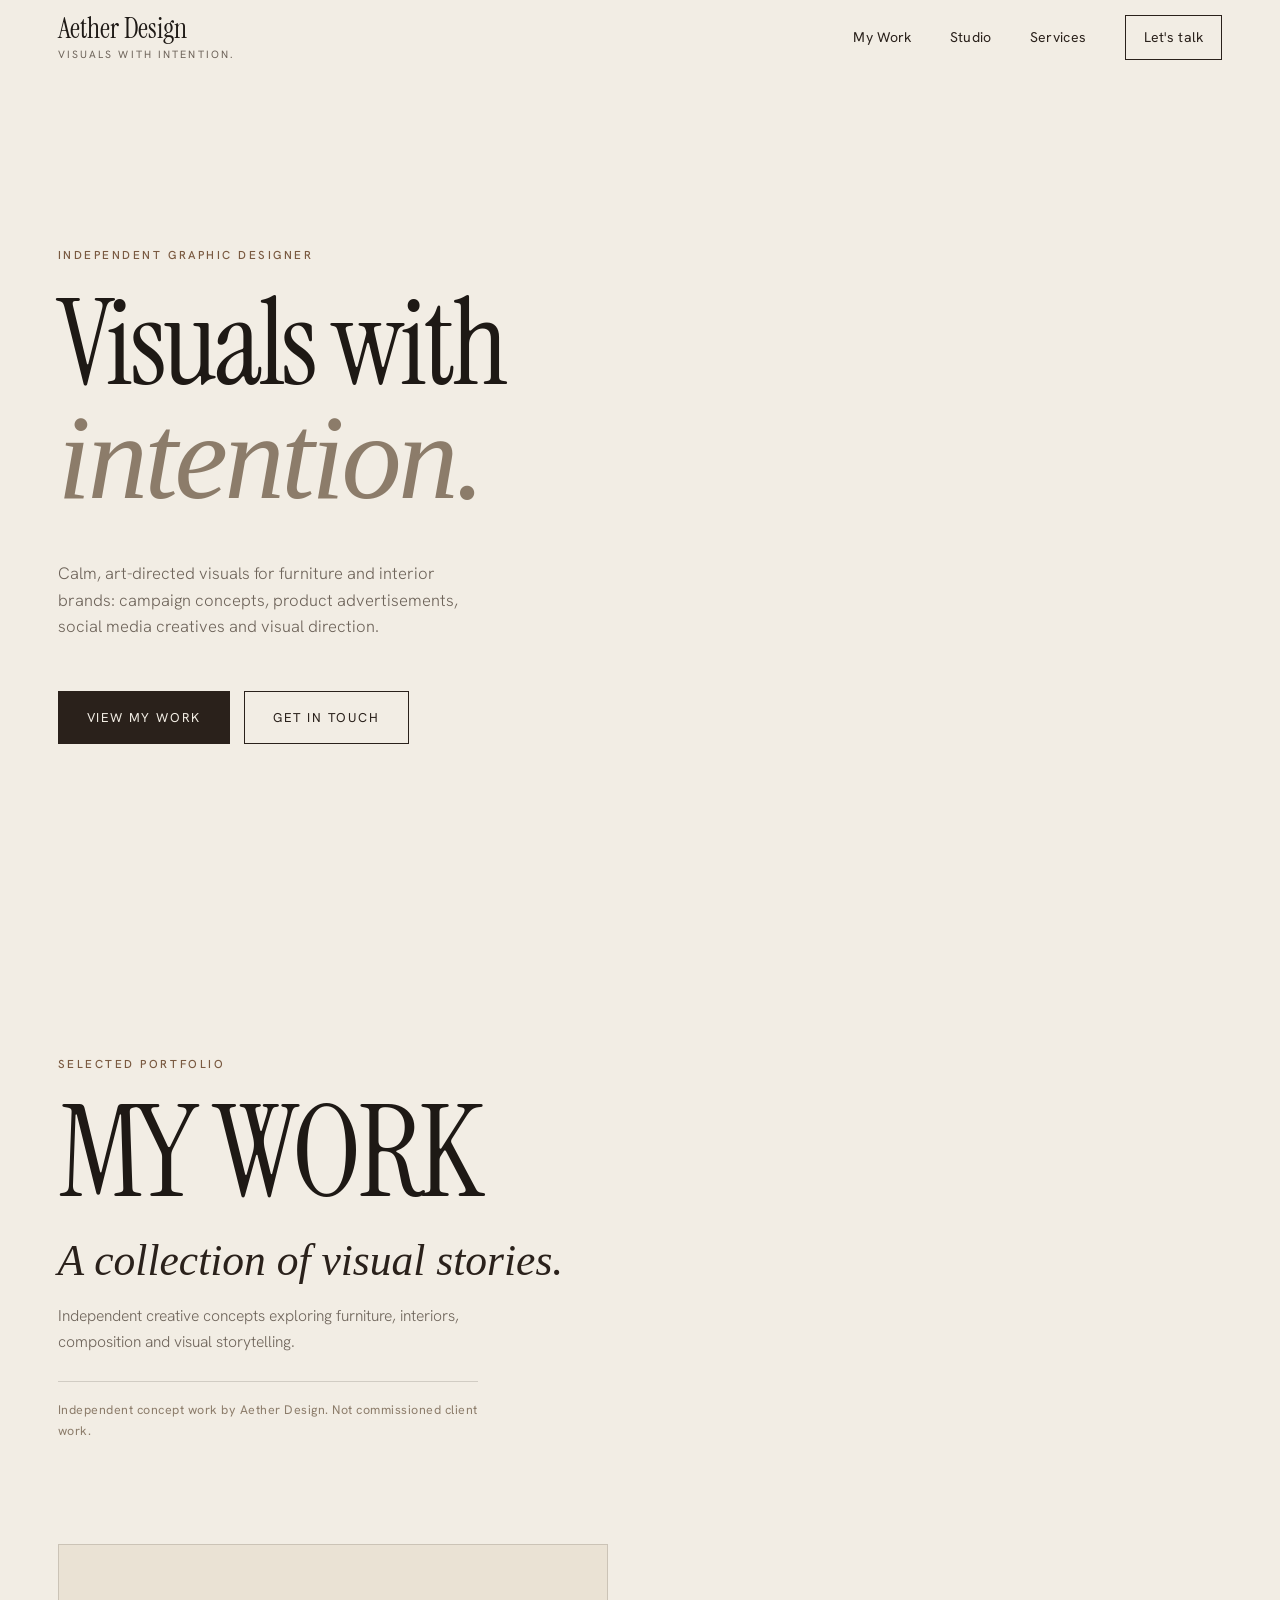
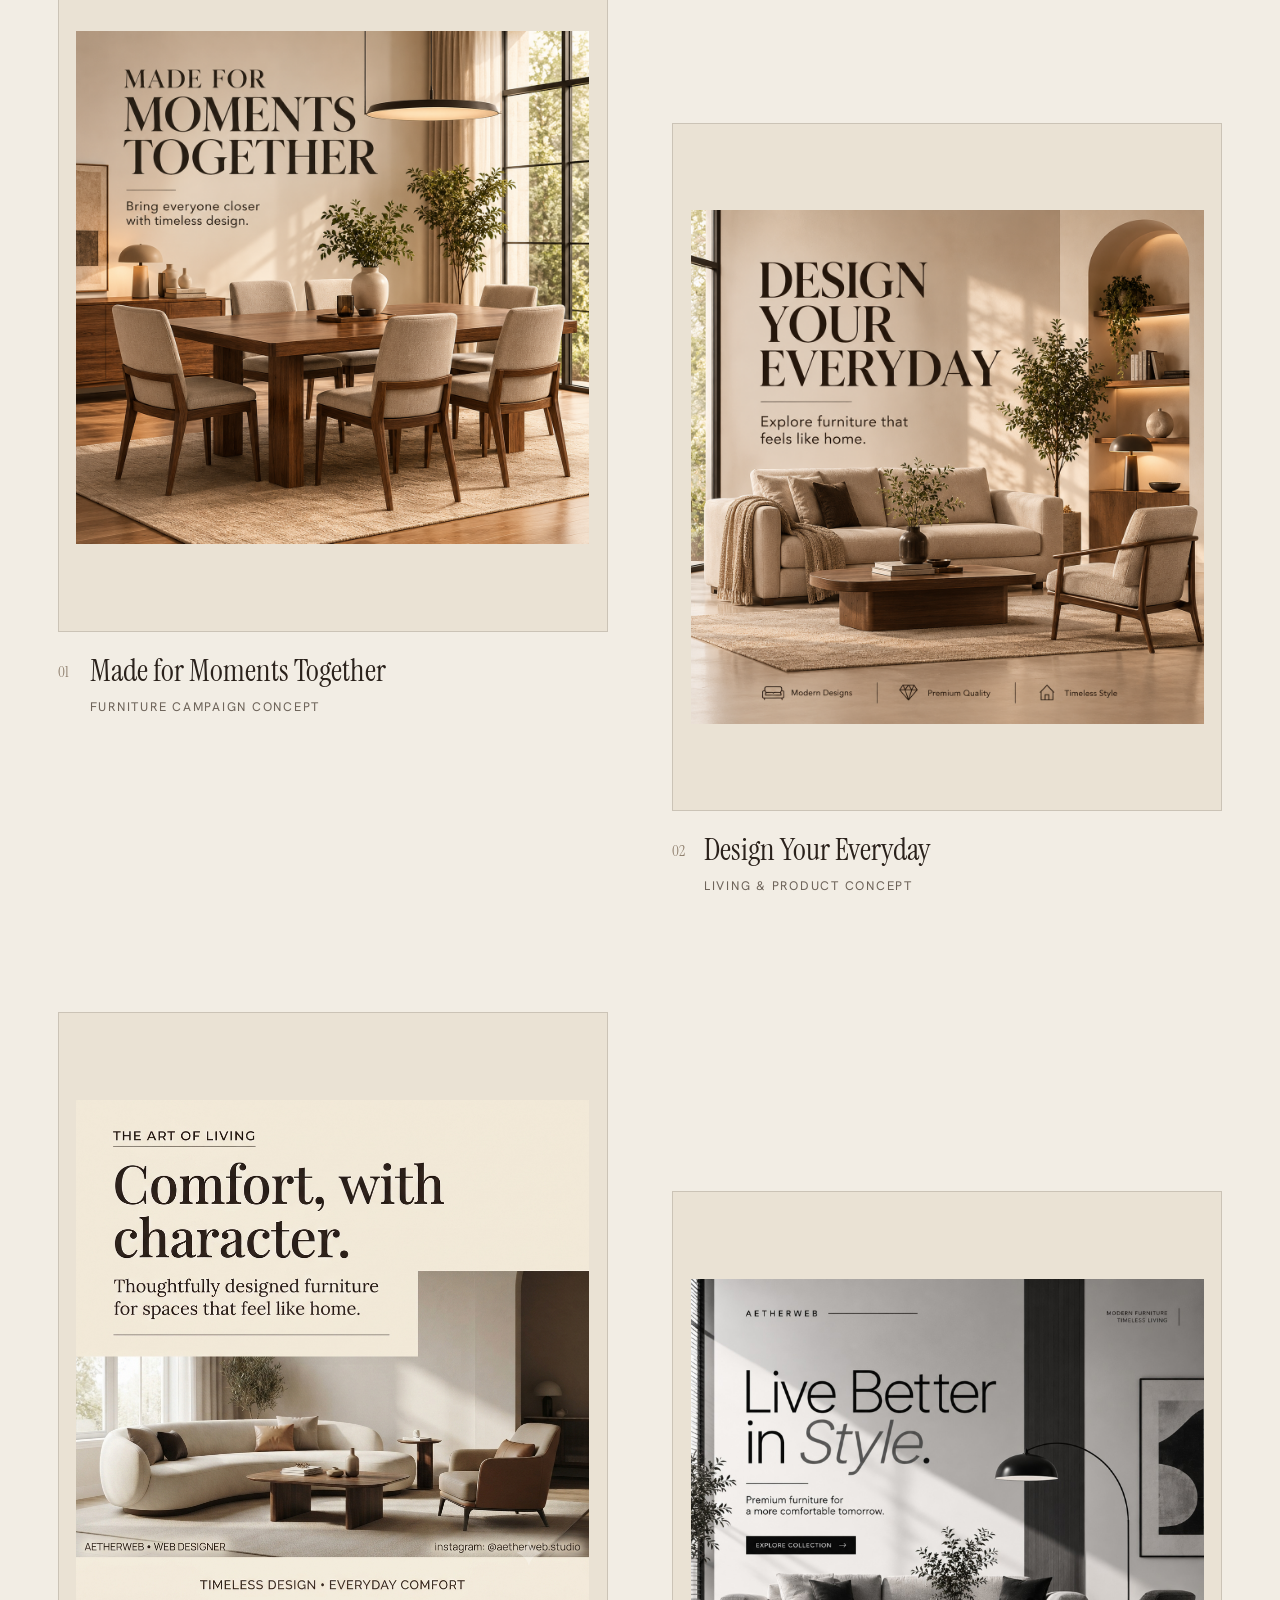
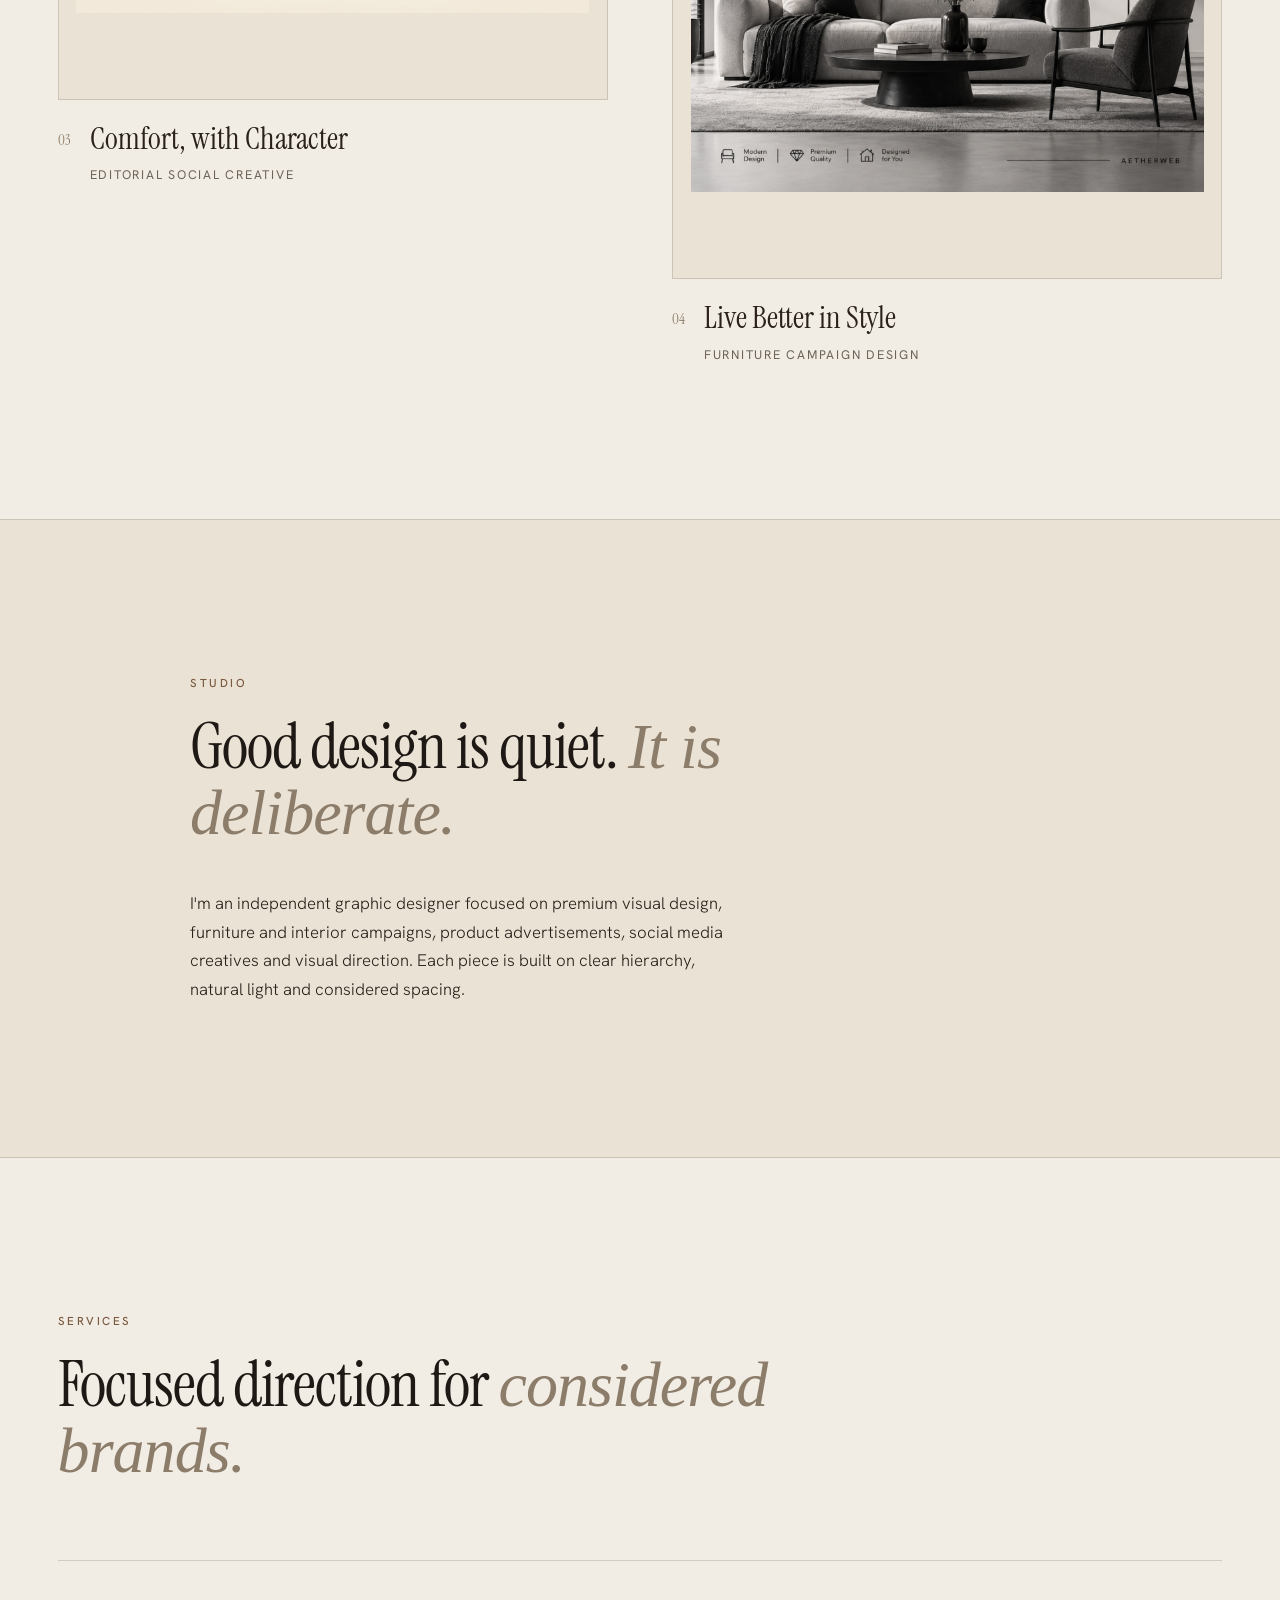
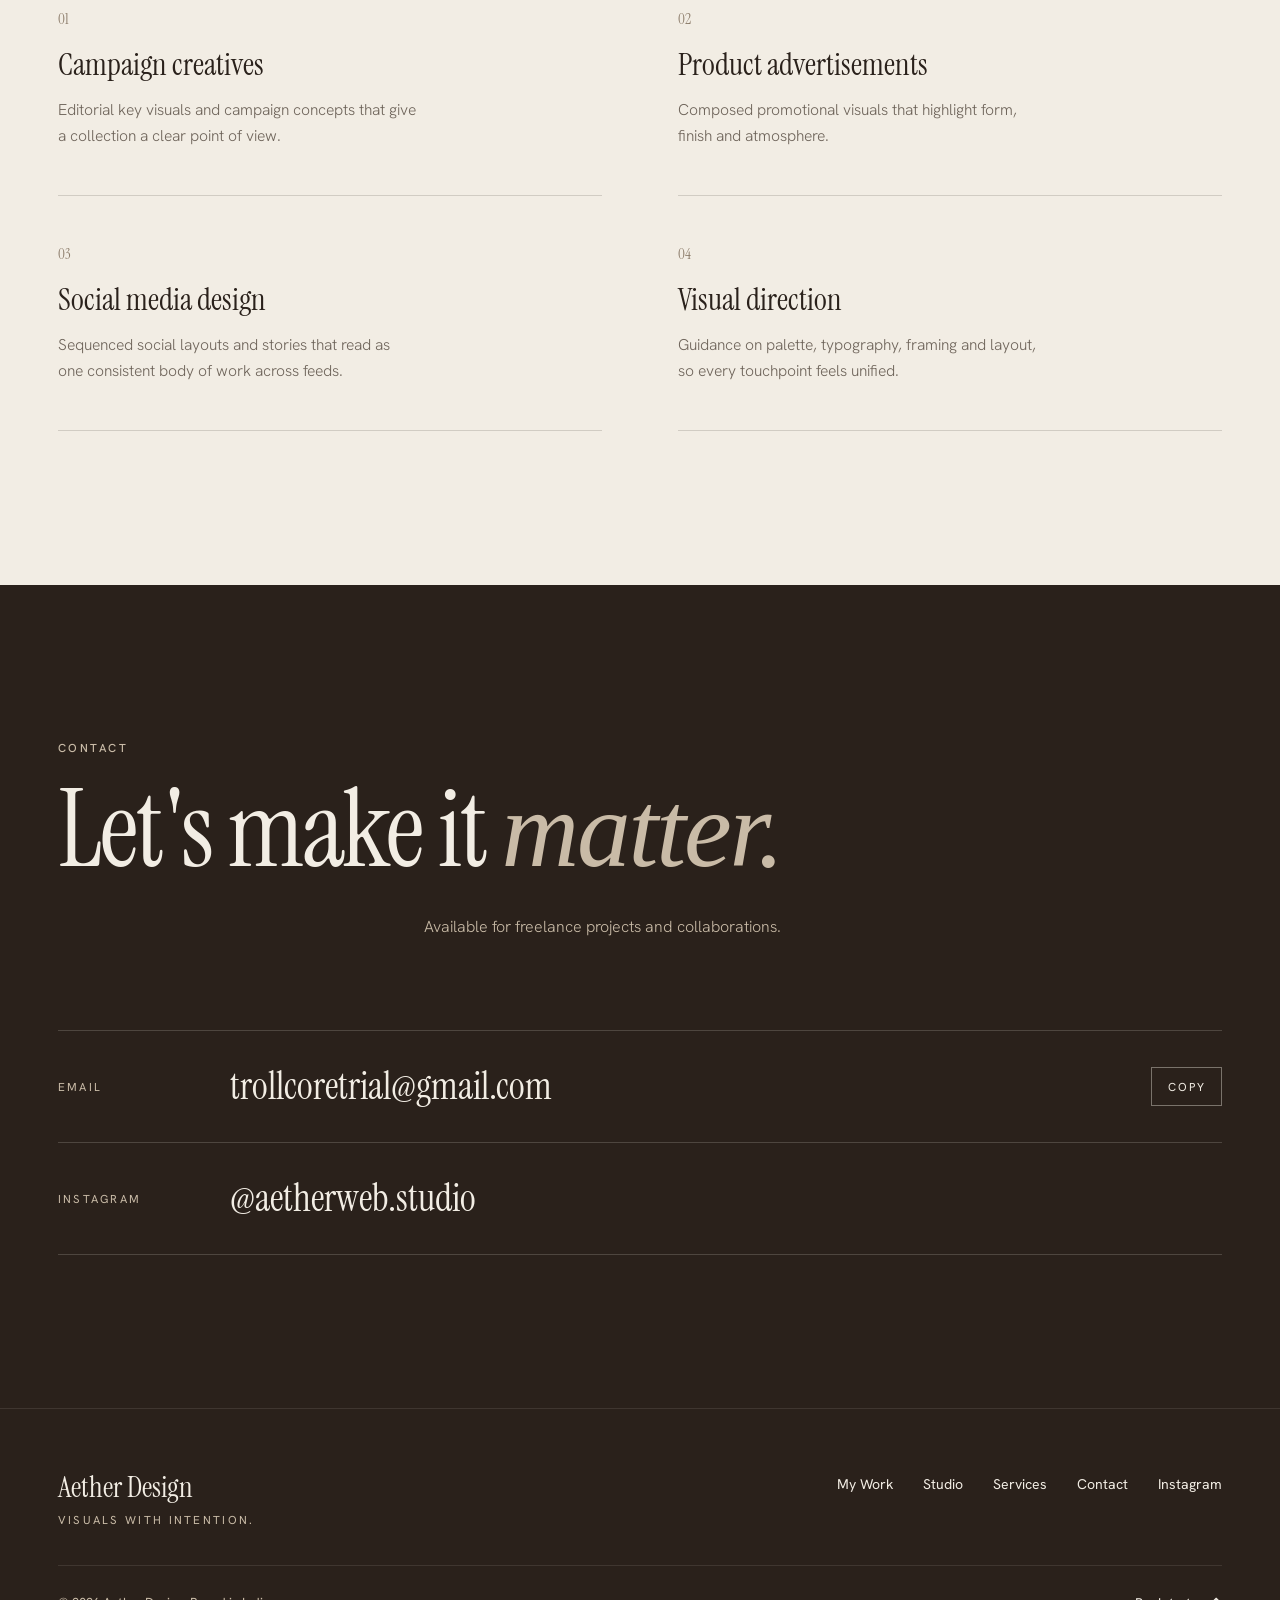
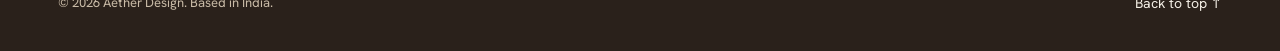
==== commit 25b32b06: "Add files via upload" ====
--- a/index.html
+++ b/index.html
@@ -1073,14 +1073,14 @@
         </article>
 
         <article class="plate">
-          <button class="plate-frame" type="button" aria-label="Open Your Home, Our Vision">
-            <img src="[data-uri]